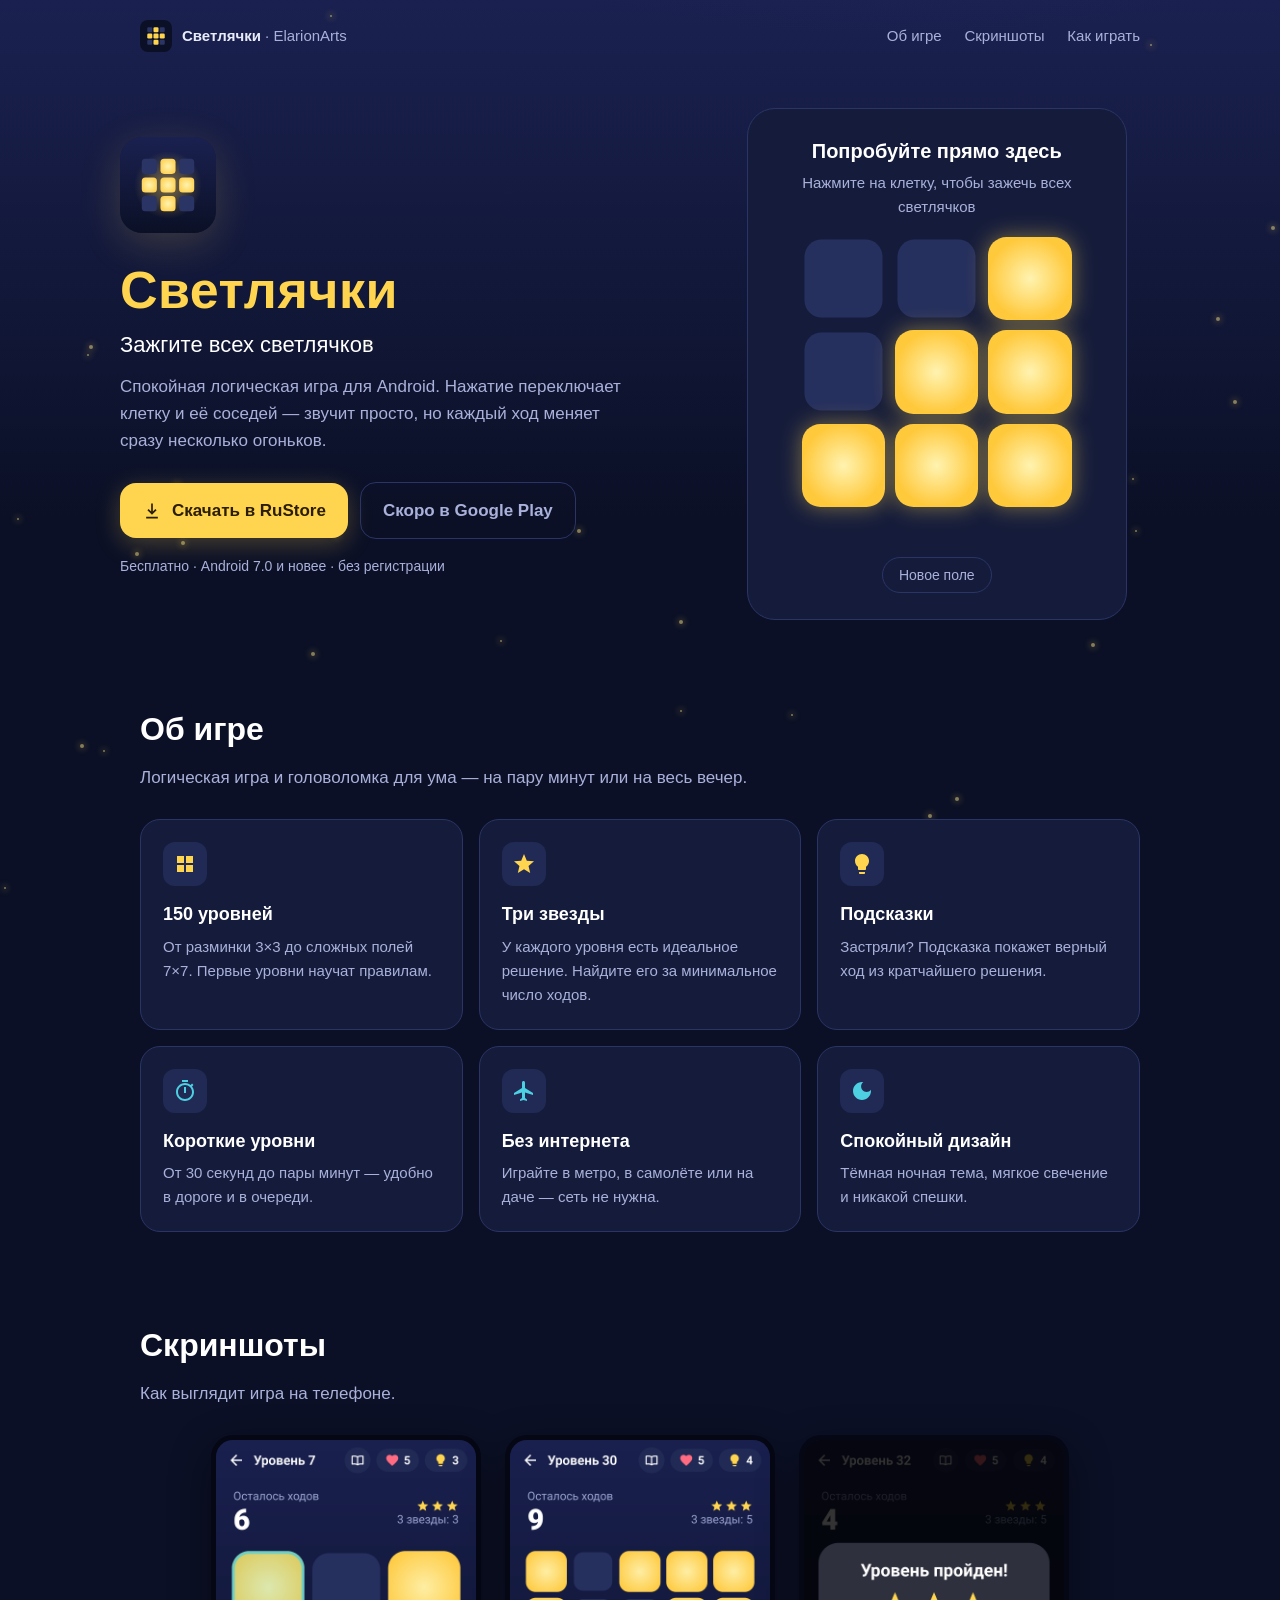
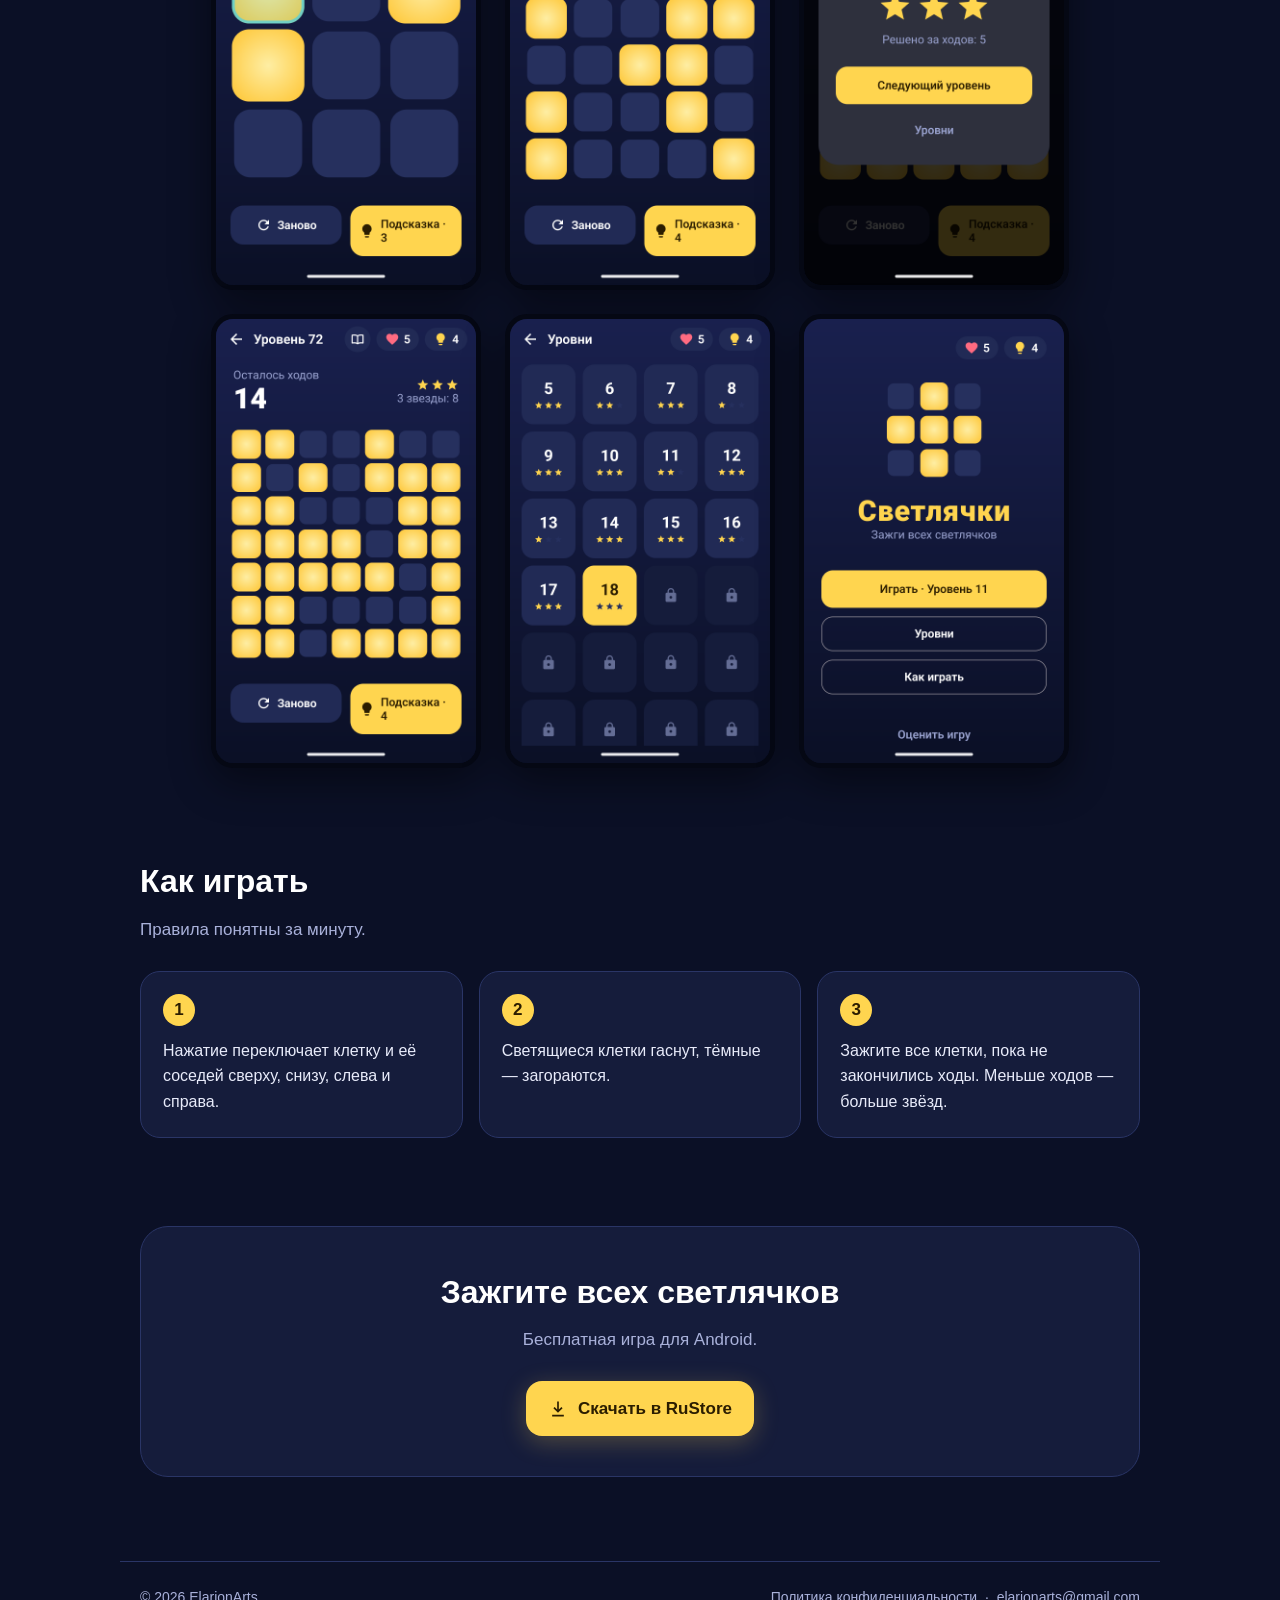
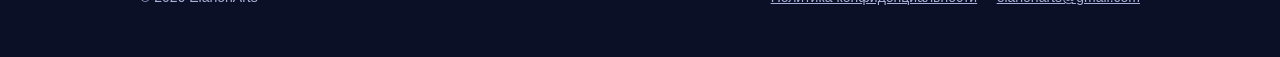
==== index.html @ fce2fdf3 "Add game landing page with demo and screenshots - Landing page (index.html): description, features, " ====
<!DOCTYPE html>
<html lang="ru">
<head>
<meta charset="utf-8">
<meta name="viewport" content="width=device-width, initial-scale=1">
<title>Светлячки: головоломка — логическая игра для Android</title>
<meta name="description" content="Светлячки — спокойная логическая игра для Android: зажгите всех светлячков. 150 уровней от 3×3 до 7×7, подсказки, игра без интернета. Скачайте в RuStore.">
<meta property="og:title" content="Светлячки: головоломка">
<meta property="og:description" content="Логическая игра: зажги всех светлячков! 150 уровней, подсказки и спокойная атмосфера.">
<meta property="og:type" content="website">
<meta property="og:image" content="https://elarionarts.github.io/svetlyachki/icon-512.png">
<meta name="theme-color" content="#0b1026">
<link rel="icon" href="data:image/svg+xml,%3Csvg xmlns='http://www.w3.org/2000/svg' viewBox='0 0 108 108'%3E%3Crect width='108' height='108' rx='24' fill='%230b1026'/%3E%3Cg fill='%232a3566'%3E%3Crect x='24.5' y='24.5' width='17' height='17' rx='4'/%3E%3Crect x='66.5' y='24.5' width='17' height='17' rx='4'/%3E%3Crect x='24.5' y='66.5' width='17' height='17' rx='4'/%3E%3Crect x='66.5' y='66.5' width='17' height='17' rx='4'/%3E%3C/g%3E%3Cg fill='%23ffd54f'%3E%3Crect x='45.5' y='24.5' width='17' height='17' rx='4'/%3E%3Crect x='24.5' y='45.5' width='17' height='17' rx='4'/%3E%3Crect x='45.5' y='45.5' width='17' height='17' rx='4'/%3E%3Crect x='66.5' y='45.5' width='17' height='17' rx='4'/%3E%3Crect x='45.5' y='66.5' width='17' height='17' rx='4'/%3E%3C/g%3E%3C/svg%3E">
<style>
  :root {
    --night: #0b1026;
    --night-top: #1a2150;
    --card: #151c3b;
    --card-high: #212a55;
    --line: #2a3566;
    --cell-off: #26305e;
    --cell-on: #ffc93c;
    --glow: #fff3b0;
    --text: #e8ebfa;
    --dim: #a9b1da;
    --accent: #ffd54f;
    --teal: #4dd0e1;
  }
  * { box-sizing: border-box; }
  html { -webkit-text-size-adjust: 100%; scroll-behavior: smooth; }
  body {
    margin: 0;
    color: var(--text);
    background: radial-gradient(1200px 600px at 70% -10%, #26306b 0%, transparent 60%),
                linear-gradient(180deg, var(--night-top), var(--night) 520px) , var(--night);
    background-color: var(--night);
    font: 17px/1.6 -apple-system, "Segoe UI", Roboto, "Helvetica Neue", Arial, sans-serif;
  }
  a { color: var(--teal); }
  a:hover { color: var(--accent); }
  .wrap { max-width: 1040px; margin: 0 auto; padding: 0 20px; }

  /* звёздочки-огоньки на фоне */
  .sky { position: fixed; inset: 0; pointer-events: none; z-index: 0; overflow: hidden; }
  .sky i {
    position: absolute; width: 3px; height: 3px; border-radius: 50%;
    background: #ffe98a; opacity: .5; box-shadow: 0 0 6px 2px rgba(255, 213, 79, .35);
    animation: blink 4s ease-in-out infinite;
  }
  @keyframes blink { 0%,100% { opacity: .15; } 50% { opacity: .8; } }
  @media (prefers-reduced-motion: reduce) { .sky i { animation: none; } html { scroll-behavior: auto; } }
  main, header, footer { position: relative; z-index: 1; }

  /* шапка */
  header .wrap { display: flex; align-items: center; justify-content: space-between; padding-top: 20px; }
  .brand { display: flex; align-items: center; gap: 10px; color: var(--dim); text-decoration: none; font-size: 15px; }
  .brand svg { width: 32px; height: 32px; border-radius: 8px; }
  .brand b { color: var(--text); font-weight: 600; }
  header nav a { color: var(--dim); text-decoration: none; font-size: 15px; margin-left: 18px; }
  header nav a:hover { color: var(--accent); }

  /* первый экран */
  .hero { display: grid; grid-template-columns: 1.1fr .9fr; gap: 48px; align-items: center; padding: 56px 0 40px; }
  .hero-icon { width: 96px; height: 96px; border-radius: 22px; box-shadow: 0 10px 40px rgba(255, 213, 79, .18); }
  h1 { font-size: 52px; line-height: 1.05; margin: 22px 0 10px; color: var(--accent); letter-spacing: .5px; }
  .tagline { font-size: 22px; color: #fff; margin: 0 0 10px; }
  .lead { color: var(--dim); margin: 0 0 28px; max-width: 520px; }
  .buttons { display: flex; flex-wrap: wrap; gap: 12px; align-items: center; }
  .btn {
    display: inline-flex; align-items: center; gap: 10px;
    padding: 14px 22px; border-radius: 16px; text-decoration: none;
    font-weight: 700; font-size: 17px; transition: transform .15s, box-shadow .15s;
  }
  .btn-main { background: var(--accent); color: #2b1d00; box-shadow: 0 6px 24px rgba(255, 213, 79, .25); }
  .btn-main:hover { color: #2b1d00; transform: translateY(-1px); box-shadow: 0 10px 30px rgba(255, 213, 79, .35); }
  .btn-ghost { border: 1px solid var(--line); color: var(--dim); font-weight: 600; cursor: default; }
  .btn svg { width: 20px; height: 20px; flex: none; }
  .meta { margin-top: 16px; color: var(--dim); font-size: 14px; }

  /* мини-игра */
  .demo {
    background: var(--card); border: 1px solid var(--line); border-radius: 28px;
    padding: 26px; text-align: center; max-width: 380px; justify-self: center; width: 100%;
  }
  .demo h2 { margin: 0 0 4px; font-size: 20px; color: #fff; }
  .demo p { margin: 0 0 18px; color: var(--dim); font-size: 15px; }
  .board { display: grid; grid-template-columns: repeat(3, 1fr); gap: 10px; aspect-ratio: 1; max-width: 270px; margin: 0 auto; }
  .board button {
    border: 0; border-radius: 22%; background: var(--cell-off); cursor: pointer;
    transition: background .25s, transform .2s, box-shadow .25s; transform: scale(.94);
    -webkit-tap-highlight-color: transparent;
  }
  .board button.on {
    background: radial-gradient(circle at 50% 50%, var(--glow) 0%, var(--cell-on) 70%);
    transform: scale(1); box-shadow: 0 0 22px rgba(255, 213, 79, .45);
  }
  .board button:focus-visible { outline: 3px solid var(--teal); outline-offset: 3px; }
  .board button.flash { box-shadow: inset 0 0 0 3px rgba(255, 255, 255, .85); }
  .status { min-height: 26px; margin-top: 16px; font-weight: 600; color: #fff; }
  .status.win { color: var(--accent); }
  .reset {
    margin-top: 8px; background: none; border: 1px solid var(--line); color: var(--dim);
    border-radius: 999px; padding: 6px 16px; font: inherit; font-size: 14px; cursor: pointer;
  }
  .reset:hover { color: var(--accent); border-color: var(--accent); }

  /* секции */
  section { padding: 44px 0; }
  h2.title { font-size: 32px; margin: 0 0 8px; color: #fff; }
  .sub { color: var(--dim); margin: 0 0 28px; }

  .features { display: grid; grid-template-columns: repeat(3, 1fr); gap: 16px; }
  .feature { background: var(--card); border: 1px solid var(--line); border-radius: 20px; padding: 22px; }
  .feature .ic {
    width: 44px; height: 44px; border-radius: 12px; background: var(--card-high);
    display: flex; align-items: center; justify-content: center; margin-bottom: 14px;
  }
  .feature .ic svg { width: 24px; height: 24px; }
  .feature h3 { margin: 0 0 6px; font-size: 18px; color: #fff; }
  .feature p { margin: 0; color: var(--dim); font-size: 15px; }

  /* скриншоты */
  /* Сетка: 3 в ряд на компьютере, 2 на планшете и телефоне, 1 на очень узких экранах */
  .shots {
    display: grid; grid-template-columns: repeat(3, minmax(0, 270px));
    gap: 24px; justify-content: center;
  }
  .shots figure { margin: 0; }
  .shots button {
    display: block; width: 100%; padding: 0; border: 0; background: none; cursor: zoom-in;
    border-radius: 22px; -webkit-tap-highlight-color: transparent;
  }
  .shots button:focus-visible { outline: 3px solid var(--teal); outline-offset: 4px; }
  .shots img {
    display: block; width: 100%; height: auto; border-radius: 22px;
    border: 5px solid #050814; box-shadow: 0 14px 40px rgba(0, 0, 0, .45); background: var(--card);
    transition: transform .2s;
  }
  .shots button:hover img { transform: translateY(-3px); }

  /* Просмотр скриншота во весь экран */
  .viewer {
    position: fixed; inset: 0; z-index: 10; background: rgba(5, 8, 20, .92);
    display: flex; align-items: center; justify-content: center; padding: 24px;
  }
  .viewer[hidden] { display: none; }
  .viewer img { max-width: 100%; max-height: 100%; border-radius: 18px; box-shadow: 0 20px 60px rgba(0, 0, 0, .6); }
  .viewer button {
    position: absolute; width: 48px; height: 48px; border-radius: 50%; border: 0;
    background: rgba(255, 255, 255, .12); color: #fff; font-size: 26px; cursor: pointer;
  }
  .viewer button:hover { background: rgba(255, 255, 255, .22); }
  .viewer .close { top: 16px; right: 16px; }
  .viewer .prev { left: 16px; top: 50%; transform: translateY(-50%); }
  .viewer .next { right: 16px; top: 50%; transform: translateY(-50%); }
  .shots-empty { color: var(--dim); font-size: 15px; }

  /* как играть */
  .rules { display: grid; grid-template-columns: repeat(3, 1fr); gap: 16px; counter-reset: step; }
  .rule { background: var(--card); border: 1px solid var(--line); border-radius: 20px; padding: 22px; }
  .rule::before {
    counter-increment: step; content: counter(step);
    display: inline-flex; width: 32px; height: 32px; border-radius: 50%;
    align-items: center; justify-content: center; font-weight: 700;
    background: var(--accent); color: #2b1d00; margin-bottom: 12px;
  }
  .rule p { margin: 0; color: var(--text); font-size: 16px; }

  /* призыв */
  .cta {
    text-align: center; background: var(--card); border: 1px solid var(--line);
    border-radius: 28px; padding: 40px 24px;
  }
  .cta .buttons { justify-content: center; }

  footer { padding: 40px 0 48px; color: var(--dim); font-size: 14px; }
  footer .wrap { display: flex; flex-wrap: wrap; gap: 10px 24px; justify-content: space-between; border-top: 1px solid var(--line); padding-top: 24px; }
  footer a { color: var(--dim); }

  @media (max-width: 860px) {
    .hero { grid-template-columns: 1fr; gap: 36px; padding-top: 36px; text-align: center; }
    .hero-icon { margin: 0 auto; }
    .lead { margin-left: auto; margin-right: auto; }
    .buttons { justify-content: center; }
    .features, .rules { grid-template-columns: 1fr; }
    h1 { font-size: 42px; }
    header nav { display: none; }
    .shots { grid-template-columns: repeat(2, minmax(0, 260px)); gap: 16px; }
  }
  @media (max-width: 340px) {
    .shots { grid-template-columns: minmax(0, 280px); }
  }
</style>
</head>
<body>

<div class="sky" aria-hidden="true" id="sky"></div>

<!--
  ===== НАСТРОЙКИ =====
  Ссылка на игру в RuStore — меняется в двух местах ниже (поиск по "rustore.ru/catalog").
  Скриншоты: положите файлы shot-1.png … shot-6.png в эту же папку репозитория.
  Каких файлов нет — те просто не показываются.
  Иконка для превью в соцсетях: icon-512.png в эту же папку (необязательно).
-->

<header>
  <div class="wrap">
    <a class="brand" href="#top">
      <svg viewBox="0 0 108 108" aria-hidden="true">
        <rect width="108" height="108" fill="#0b1026"/>
        <g fill="#2a3566">
          <rect x="24.5" y="24.5" width="17" height="17" rx="4"/><rect x="66.5" y="24.5" width="17" height="17" rx="4"/>
          <rect x="24.5" y="66.5" width="17" height="17" rx="4"/><rect x="66.5" y="66.5" width="17" height="17" rx="4"/>
        </g>
        <g fill="#ffd54f">
          <rect x="45.5" y="24.5" width="17" height="17" rx="4"/><rect x="24.5" y="45.5" width="17" height="17" rx="4"/>
          <rect x="45.5" y="45.5" width="17" height="17" rx="4"/><rect x="66.5" y="45.5" width="17" height="17" rx="4"/>
          <rect x="45.5" y="66.5" width="17" height="17" rx="4"/>
        </g>
      </svg>
      <span><b>Светлячки</b> · ElarionArts</span>
    </a>
    <nav>
      <a href="#features">Об игре</a>
      <a href="#screens">Скриншоты</a>
      <a href="#rules">Как играть</a>
    </nav>
  </div>
</header>

<main id="top">

  <div class="wrap hero">
    <div>
      <svg class="hero-icon" viewBox="0 0 108 108" role="img" aria-label="Иконка игры Светлячки">
        <defs>
          <linearGradient id="bg" x1="0" y1="0" x2="0" y2="1"><stop offset="0" stop-color="#1a2150"/><stop offset="1" stop-color="#0b1026"/></linearGradient>
          <radialGradient id="g" cx="54" cy="54" r="38" gradientUnits="userSpaceOnUse"><stop offset="0" stop-color="#ffd54f" stop-opacity=".45"/><stop offset="1" stop-color="#ffd54f" stop-opacity="0"/></radialGradient>
          <radialGradient id="c" cx=".5" cy=".5" r=".7"><stop offset="0" stop-color="#fff3b0"/><stop offset="1" stop-color="#ffc93c"/></radialGradient>
        </defs>
        <rect width="108" height="108" fill="url(#bg)"/>
        <circle cx="54" cy="54" r="38" fill="url(#g)"/>
        <g fill="#2a3566">
          <rect x="24.5" y="24.5" width="17" height="17" rx="4"/><rect x="66.5" y="24.5" width="17" height="17" rx="4"/>
          <rect x="24.5" y="66.5" width="17" height="17" rx="4"/><rect x="66.5" y="66.5" width="17" height="17" rx="4"/>
        </g>
        <g fill="url(#c)">
          <rect x="45.5" y="24.5" width="17" height="17" rx="4"/><rect x="24.5" y="45.5" width="17" height="17" rx="4"/>
          <rect x="45.5" y="45.5" width="17" height="17" rx="4"/><rect x="66.5" y="45.5" width="17" height="17" rx="4"/>
          <rect x="45.5" y="66.5" width="17" height="17" rx="4"/>
        </g>
      </svg>
      <h1>Светлячки</h1>
      <p class="tagline">Зажгите всех светлячков</p>
      <p class="lead">Спокойная логическая игра для Android. Нажатие переключает клетку и её соседей — звучит просто, но каждый ход меняет сразу несколько огоньков.</p>
      <div class="buttons">
        <a class="btn btn-main" href="https://www.rustore.ru/catalog/app/ru.elarionarts.svetlyachki" target="_blank" rel="noopener">
          <svg viewBox="0 0 24 24" aria-hidden="true"><path fill="currentColor" d="M12,16.5 6.5,11 7.9,9.6 11,12.7V3h2v9.7l3.1,-3.1 1.4,1.4zM5,19h14v2H5z"/></svg>
          Скачать в RuStore
        </a>
        <span class="btn btn-ghost">Скоро в Google Play</span>
      </div>
      <p class="meta">Бесплатно · Android 7.0 и новее · без регистрации</p>
    </div>

    <div class="demo" aria-labelledby="demo-title">
      <h2 id="demo-title">Попробуйте прямо здесь</h2>
      <p>Нажмите на клетку, чтобы зажечь всех светлячков</p>
      <div class="board" id="board" role="group" aria-label="Поле 3 на 3"></div>
      <div class="status" id="status" aria-live="polite"></div>
      <button class="reset" id="reset" type="button">Новое поле</button>
    </div>
  </div>

  <section id="features">
    <div class="wrap">
      <h2 class="title">Об игре</h2>
      <p class="sub">Логическая игра и головоломка для ума — на пару минут или на весь вечер.</p>
      <div class="features">
        <div class="feature">
          <div class="ic"><svg viewBox="0 0 24 24" aria-hidden="true"><path fill="#ffd54f" d="M4,4h7v7H4zM13,4h7v7h-7zM4,13h7v7H4zM13,13h7v7h-7z"/></svg></div>
          <h3>150 уровней</h3>
          <p>От разминки 3×3 до сложных полей 7×7. Первые уровни научат правилам.</p>
        </div>
        <div class="feature">
          <div class="ic"><svg viewBox="0 0 24 24" aria-hidden="true"><path fill="#ffd54f" d="M12,17.27L18.18,21l-1.64,-7.03L22,9.24l-7.19,-0.61L12,2 9.19,8.63 2,9.24l5.46,4.73L5.82,21z"/></svg></div>
          <h3>Три звезды</h3>
          <p>У каждого уровня есть идеальное решение. Найдите его за минимальное число ходов.</p>
        </div>
        <div class="feature">
          <div class="ic"><svg viewBox="0 0 24 24" aria-hidden="true"><path fill="#ffd54f" d="M9,21c0,0.55 0.45,1 1,1h4c0.55,0 1,-0.45 1,-1v-1H9v1zM12,2C8.14,2 5,5.14 5,9c0,2.38 1.19,4.47 3,5.74V17c0,0.55 0.45,1 1,1h6c0.55,0 1,-0.45 1,-1v-2.26c1.81,-1.27 3,-3.36 3,-5.74 0,-3.86 -3.14,-7 -7,-7z"/></svg></div>
          <h3>Подсказки</h3>
          <p>Застряли? Подсказка покажет верный ход из кратчайшего решения.</p>
        </div>
        <div class="feature">
          <div class="ic"><svg viewBox="0 0 24 24" aria-hidden="true"><path fill="#4dd0e1" d="M15,1H9v2h6V1zM11,14h2V8h-2v6zM19.03,7.39l1.42,-1.42c-0.43,-0.51 -0.9,-0.99 -1.41,-1.41l-1.42,1.42C16.07,4.74 14.12,4 12,4c-4.97,0 -9,4.03 -9,9s4.02,9 9,9 9,-4.03 9,-9c0,-2.12 -0.74,-4.07 -1.97,-5.61zM12,20c-3.87,0 -7,-3.13 -7,-7s3.13,-7 7,-7 7,3.13 7,7 -3.13,7 -7,7z"/></svg></div>
          <h3>Короткие уровни</h3>
          <p>От 30 секунд до пары минут — удобно в дороге и в очереди.</p>
        </div>
        <div class="feature">
          <div class="ic"><svg viewBox="0 0 24 24" aria-hidden="true"><path fill="#4dd0e1" d="M21,16v-2l-8,-5V3.5c0,-0.83 -0.67,-1.5 -1.5,-1.5S10,2.67 10,3.5V9l-8,5v2l8,-2.5V19l-2,1.5V22l3.5,-1 3.5,1v-1.5L13,19v-5.5l8,2.5z"/></svg></div>
          <h3>Без интернета</h3>
          <p>Играйте в метро, в самолёте или на даче — сеть не нужна.</p>
        </div>
        <div class="feature">
          <div class="ic"><svg viewBox="0 0 24 24" aria-hidden="true"><path fill="#4dd0e1" d="M12,3c-4.97,0 -9,4.03 -9,9s4.03,9 9,9 9,-4.03 9,-9c0,-0.46 -0.04,-0.92 -0.1,-1.36 -0.98,1.37 -2.58,2.26 -4.4,2.26 -2.98,0 -5.4,-2.42 -5.4,-5.4 0,-1.81 0.89,-3.42 2.26,-4.4C12.92,3.04 12.46,3 12,3z"/></svg></div>
          <h3>Спокойный дизайн</h3>
          <p>Тёмная ночная тема, мягкое свечение и никакой спешки.</p>
        </div>
      </div>
    </div>
  </section>

  <section id="screens">
    <div class="wrap">
      <h2 class="title">Скриншоты</h2>
      <p class="sub">Как выглядит игра на телефоне.</p>
      <div class="shots" id="shots">
        <figure><button type="button" aria-label="Открыть скриншот: Игровое поле 5 на 5"><img src="shot-1.png" alt="Игровое поле 5 на 5" loading="lazy"></button></figure>
        <figure><button type="button" aria-label="Открыть скриншот: Уровень пройден на три звезды"><img src="shot-2.png" alt="Уровень пройден на три звезды" loading="lazy"></button></figure>
        <figure><button type="button" aria-label="Открыть скриншот: Подсказка на поле"><img src="shot-3.png" alt="Подсказка на поле" loading="lazy"></button></figure>
        <figure><button type="button" aria-label="Открыть скриншот: Сложное поле 7 на 7"><img src="shot-4.png" alt="Сложное поле 7 на 7" loading="lazy"></button></figure>
        <figure><button type="button" aria-label="Открыть скриншот: Список уровней со звёздами"><img src="shot-5.png" alt="Список уровней со звёздами" loading="lazy"></button></figure>
        <figure><button type="button" aria-label="Открыть скриншот: Главное меню"><img src="shot-6.png" alt="Главное меню" loading="lazy"></button></figure>
      </div>
      <p class="shots-empty" id="shots-empty" hidden>Скриншоты скоро появятся.</p>
    </div>
  </section>

  <section id="rules">
    <div class="wrap">
      <h2 class="title">Как играть</h2>
      <p class="sub">Правила понятны за минуту.</p>
      <div class="rules">
        <div class="rule"><p>Нажатие переключает клетку и её соседей сверху, снизу, слева и справа.</p></div>
        <div class="rule"><p>Светящиеся клетки гаснут, тёмные — загораются.</p></div>
        <div class="rule"><p>Зажгите все клетки, пока не закончились ходы. Меньше ходов — больше звёзд.</p></div>
      </div>
    </div>
  </section>

  <section>
    <div class="wrap">
      <div class="cta">
        <h2 class="title">Зажгите всех светлячков</h2>
        <p class="sub">Бесплатная игра для Android.</p>
        <div class="buttons">
          <a class="btn btn-main" href="https://www.rustore.ru/catalog/app/ru.elarionarts.svetlyachki" target="_blank" rel="noopener">
            <svg viewBox="0 0 24 24" aria-hidden="true"><path fill="currentColor" d="M12,16.5 6.5,11 7.9,9.6 11,12.7V3h2v9.7l3.1,-3.1 1.4,1.4zM5,19h14v2H5z"/></svg>
            Скачать в RuStore
          </a>
        </div>
      </div>
    </div>
  </section>

</main>

<div class="viewer" id="viewer" hidden role="dialog" aria-modal="true" aria-label="Скриншот">
  <img id="viewer-img" alt="">
  <button class="prev" id="viewer-prev" type="button" aria-label="Предыдущий">‹</button>
  <button class="next" id="viewer-next" type="button" aria-label="Следующий">›</button>
  <button class="close" id="viewer-close" type="button" aria-label="Закрыть">×</button>
</div>

<footer>
  <div class="wrap">
    <span>© 2026 ElarionArts</span>
    <span>
      <a href="privacy-policy.html">Политика конфиденциальности</a>
      &nbsp;·&nbsp;
      <a href="mailto:elarionarts@gmail.com">elarionarts@gmail.com</a>
    </span>
  </div>
</footer>

<script>
  // Огоньки на фоне
  (function () {
    var sky = document.getElementById('sky');
    for (var i = 0; i < 40; i++) {
      var s = document.createElement('i');
      s.style.left = (Math.random() * 100) + '%';
      s.style.top = (Math.random() * 100) + '%';
      s.style.animationDelay = (Math.random() * 4) + 's';
      var size = Math.random() < 0.3 ? 4 : 2;
      s.style.width = s.style.height = size + 'px';
      sky.appendChild(s);
    }
  })();

  // Скриншоты: прячем те, которых нет
  (function () {
    var box = document.getElementById('shots');
    var figs = box.querySelectorAll('figure');
    var left = figs.length;
    figs.forEach(function (f) {
      var img = f.querySelector('img');
      function gone() {
        f.remove();
        if (--left === 0) { box.hidden = true; document.getElementById('shots-empty').hidden = false; }
      }
      img.addEventListener('error', gone);
      if (img.complete && img.naturalWidth === 0 && img.currentSrc) gone();
    });
  })();

  // Просмотр скриншотов во весь экран
  (function () {
    var viewer = document.getElementById('viewer');
    var big = document.getElementById('viewer-img');
    var index = 0;
    function list() { return Array.prototype.slice.call(document.querySelectorAll('#shots img')); }
    function show(i) {
      var imgs = list();
      if (!imgs.length) return;
      index = (i + imgs.length) % imgs.length;
      big.src = imgs[index].src;
      big.alt = imgs[index].alt;
      viewer.hidden = false;
      document.body.style.overflow = 'hidden';
    }
    function close() { viewer.hidden = true; document.body.style.overflow = ''; }
    document.getElementById('shots').addEventListener('click', function (e) {
      var btn = e.target.closest('button');
      if (btn) show(list().indexOf(btn.querySelector('img')));
    });
    document.getElementById('viewer-close').addEventListener('click', close);
    document.getElementById('viewer-prev').addEventListener('click', function (e) { e.stopPropagation(); show(index - 1); });
    document.getElementById('viewer-next').addEventListener('click', function (e) { e.stopPropagation(); show(index + 1); });
    viewer.addEventListener('click', function (e) { if (e.target === viewer || e.target === big) close(); });
    document.addEventListener('keydown', function (e) {
      if (viewer.hidden) return;
      if (e.key === 'Escape') close();
      if (e.key === 'ArrowLeft') show(index - 1);
      if (e.key === 'ArrowRight') show(index + 1);
    });
    // Свайп влево-вправо на телефоне
    var x0 = null;
    viewer.addEventListener('touchstart', function (e) { x0 = e.touches[0].clientX; }, { passive: true });
    viewer.addEventListener('touchend', function (e) {
      if (x0 === null) return;
      var dx = e.changedTouches[0].clientX - x0;
      if (Math.abs(dx) > 50) show(index + (dx < 0 ? 1 : -1));
      x0 = null;
    });
  })();

  // Мини-игра 3×3
  (function () {
    var boardEl = document.getElementById('board');
    var statusEl = document.getElementById('status');
    var N = 3, cells = [], lit = [];
    // Стартовые поля: каждое решается в 1–2 нажатия
    var puzzles = [[4], [0], [1], [0, 8], [3, 4], [2, 6], [1, 7]];
    var last = -1;

    function neighbours(i) {
      var r = Math.floor(i / N), c = i % N, list = [i];
      if (r > 0) list.push(i - N);
      if (r < N - 1) list.push(i + N);
      if (c > 0) list.push(i - 1);
      if (c < N - 1) list.push(i + 1);
      return list;
    }
    function toggle(i) { neighbours(i).forEach(function (k) { lit[k] = !lit[k]; }); }
    function render() {
      cells.forEach(function (b, k) {
        b.classList.toggle('on', lit[k]);
        b.setAttribute('aria-label', 'Клетка ' + (k + 1) + (lit[k] ? ', светится' : ', не светится'));
      });
    }
    function newGame() {
      var p;
      do { p = Math.floor(Math.random() * puzzles.length); } while (p === last && puzzles.length > 1);
      last = p;
      lit = new Array(N * N).fill(true);
      puzzles[p].forEach(toggle);
      statusEl.textContent = '';
      statusEl.classList.remove('win');
      render();
    }
    for (var i = 0; i < N * N; i++) {
      (function (k) {
        var b = document.createElement('button');
        b.type = 'button';
        b.addEventListener('click', function () {
          if (lit.every(Boolean)) return;
          toggle(k);
          neighbours(k).forEach(function (n) {
            cells[n].classList.add('flash');
            setTimeout(function () { cells[n].classList.remove('flash'); }, 350);
          });
          render();
          if (lit.every(Boolean)) {
            statusEl.textContent = 'Все светлячки светятся! В игре таких уровней 150.';
            statusEl.classList.add('win');
          }
        });
        cells.push(b);
        boardEl.appendChild(b);
      })(i);
    }
    document.getElementById('reset').addEventListener('click', newGame);
    newGame();
  })();
</script>
</body>
</html>
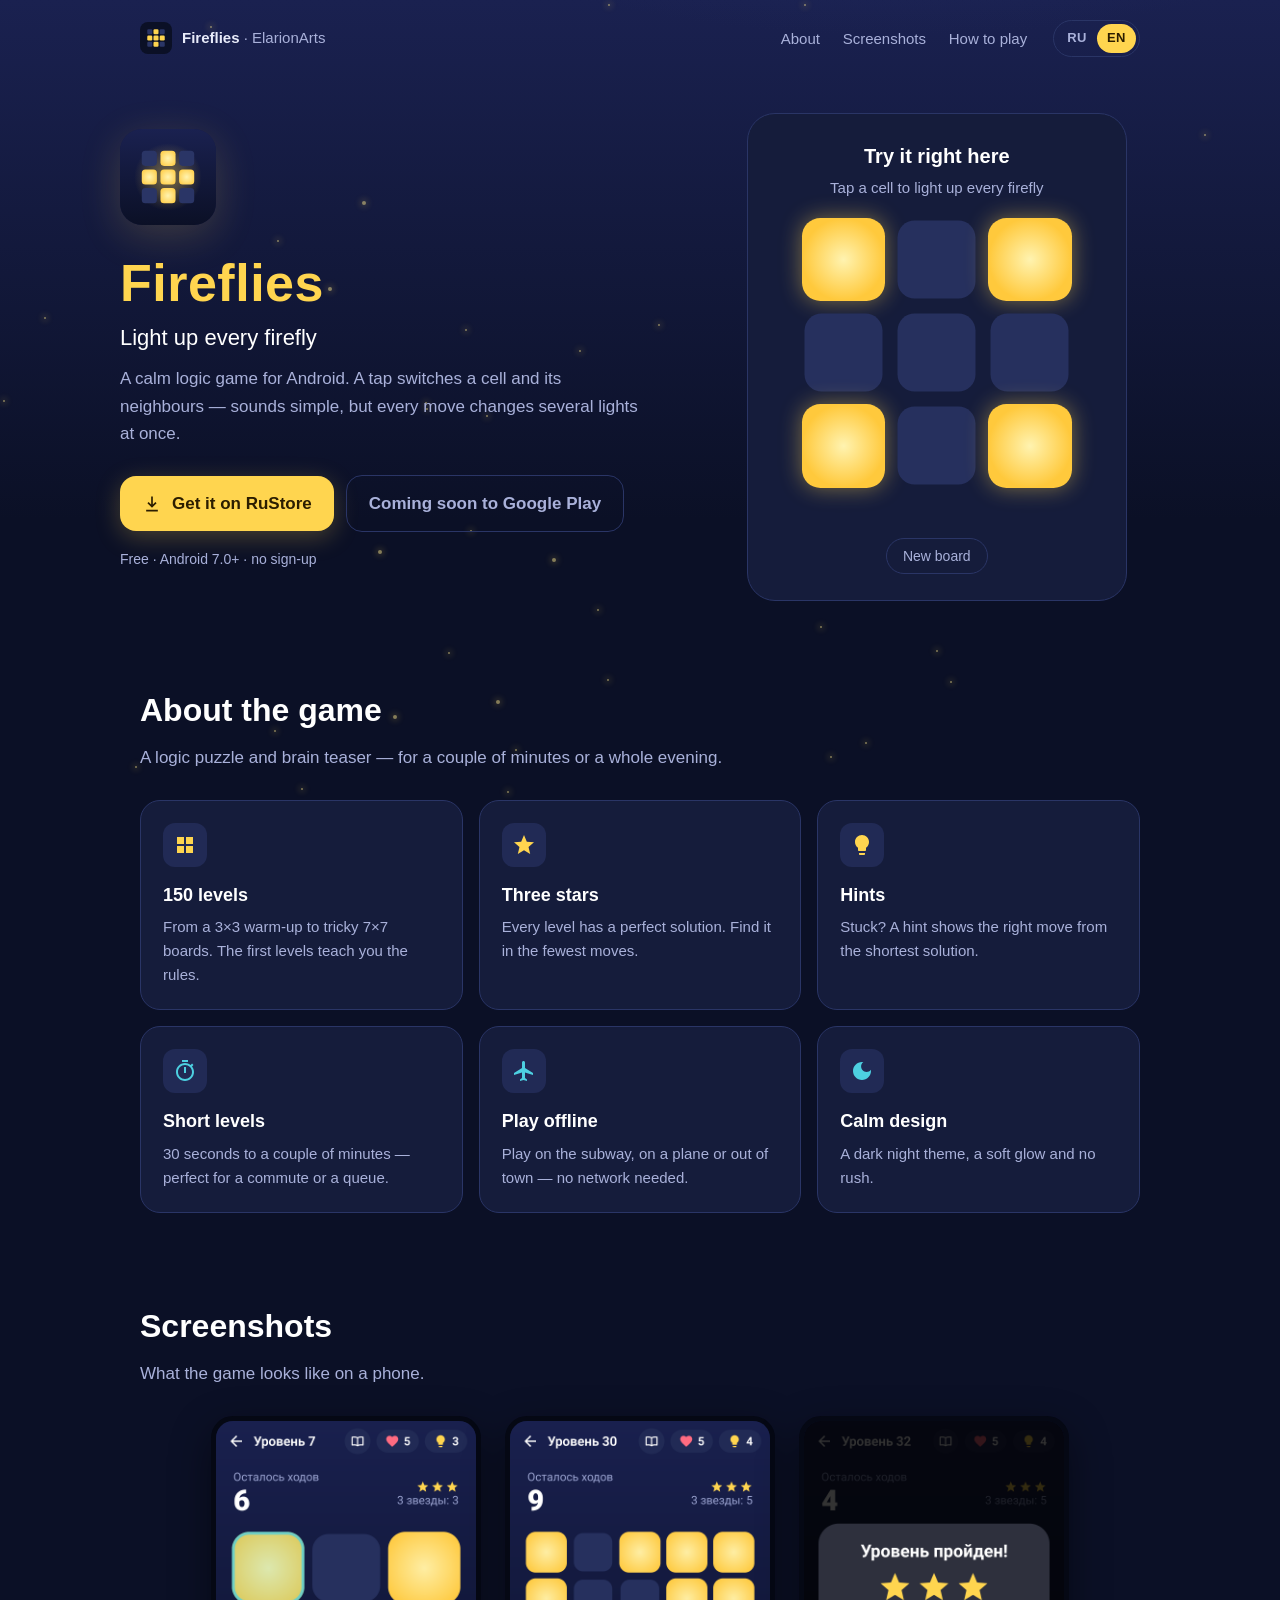
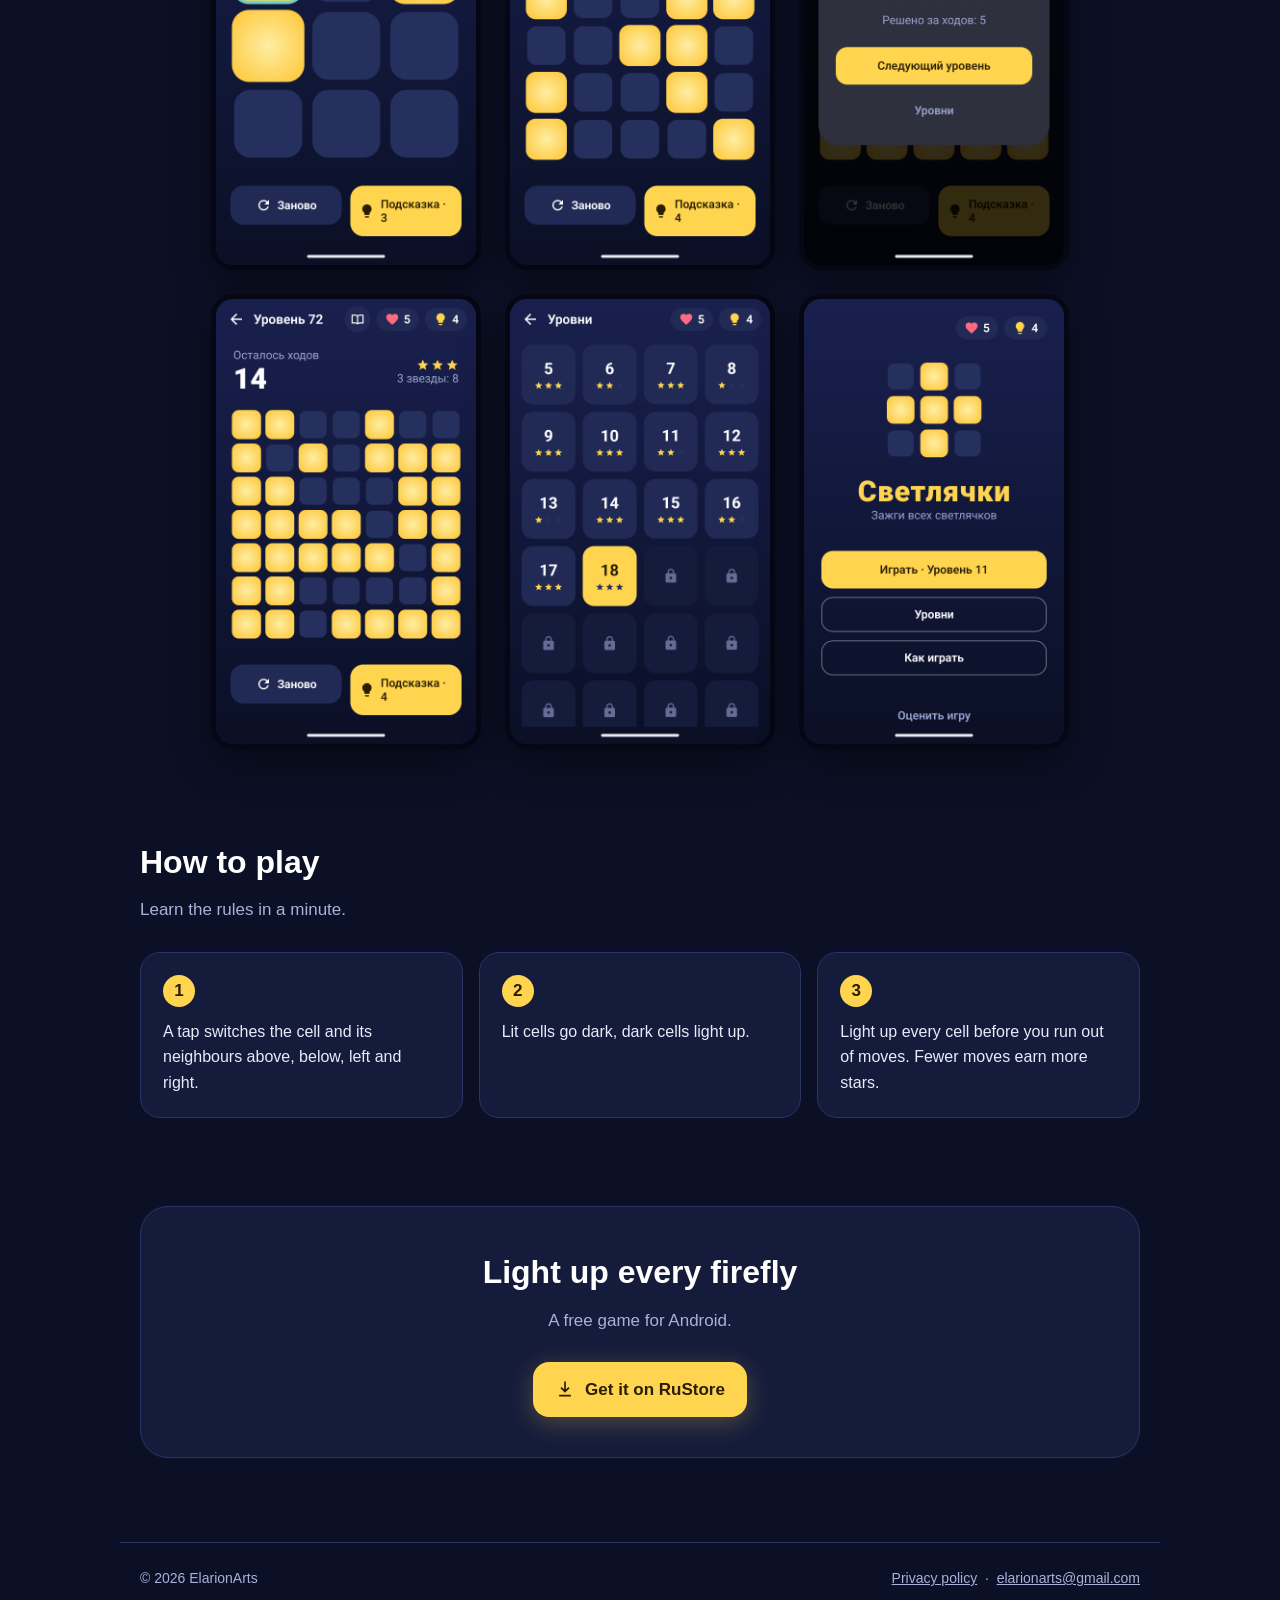
==== commit 8248538a: "Add RU/EN language switcher to the landing page - Language switcher in the header (RU / EN) - Langu" ====
--- a/index.html
+++ b/index.html
@@ -58,6 +58,14 @@
   .brand b { color: var(--text); font-weight: 600; }
   header nav a { color: var(--dim); text-decoration: none; font-size: 15px; margin-left: 18px; }
   header nav a:hover { color: var(--accent); }
+  .right { display: flex; align-items: center; gap: 8px; }
+  .lang { display: inline-flex; border: 1px solid var(--line); border-radius: 999px; padding: 3px; margin-left: 18px; }
+  .lang button {
+    border: 0; background: none; color: var(--dim); font: inherit; font-size: 13px; font-weight: 700;
+    padding: 4px 10px; border-radius: 999px; cursor: pointer; letter-spacing: .5px;
+  }
+  .lang button[aria-pressed="true"] { background: var(--accent); color: #2b1d00; }
+  .lang button:focus-visible { outline: 2px solid var(--teal); outline-offset: 2px; }
 
   /* первый экран */
   .hero { display: grid; grid-template-columns: 1.1fr .9fr; gap: 48px; align-items: center; padding: 56px 0 40px; }
@@ -185,6 +193,7 @@
     .features, .rules { grid-template-columns: 1fr; }
     h1 { font-size: 42px; }
     header nav { display: none; }
+    .lang { margin-left: 0; }
     .shots { grid-template-columns: repeat(2, minmax(0, 260px)); gap: 16px; }
   }
   @media (max-width: 340px) {
@@ -219,13 +228,19 @@
           <rect x="45.5" y="66.5" width="17" height="17" rx="4"/>
         </g>
       </svg>
-      <span><b>Светлячки</b> · ElarionArts</span>
+      <span><b data-i18n="name">Светлячки</b> · ElarionArts</span>
     </a>
-    <nav>
-      <a href="#features">Об игре</a>
-      <a href="#screens">Скриншоты</a>
-      <a href="#rules">Как играть</a>
-    </nav>
+    <div class="right">
+      <nav>
+        <a href="#features" data-i18n="navAbout">Об игре</a>
+        <a href="#screens" data-i18n="navShots">Скриншоты</a>
+        <a href="#rules" data-i18n="navRules">Как играть</a>
+      </nav>
+      <div class="lang" role="group" aria-label="Язык / Language">
+        <button type="button" data-lang="ru" aria-pressed="true">RU</button>
+        <button type="button" data-lang="en" aria-pressed="false">EN</button>
+      </div>
+    </div>
   </div>
 </header>
 
@@ -233,7 +248,7 @@
 
   <div class="wrap hero">
     <div>
-      <svg class="hero-icon" viewBox="0 0 108 108" role="img" aria-label="Иконка игры Светлячки">
+      <svg class="hero-icon" viewBox="0 0 108 108" role="img" aria-label="Иконка игры Светлячки" data-i18n-aria="iconAlt">
         <defs>
           <linearGradient id="bg" x1="0" y1="0" x2="0" y2="1"><stop offset="0" stop-color="#1a2150"/><stop offset="1" stop-color="#0b1026"/></linearGradient>
           <radialGradient id="g" cx="54" cy="54" r="38" gradientUnits="userSpaceOnUse"><stop offset="0" stop-color="#ffd54f" stop-opacity=".45"/><stop offset="1" stop-color="#ffd54f" stop-opacity="0"/></radialGradient>
@@ -251,62 +266,62 @@
           <rect x="45.5" y="66.5" width="17" height="17" rx="4"/>
         </g>
       </svg>
-      <h1>Светлячки</h1>
-      <p class="tagline">Зажгите всех светлячков</p>
-      <p class="lead">Спокойная логическая игра для Android. Нажатие переключает клетку и её соседей — звучит просто, но каждый ход меняет сразу несколько огоньков.</p>
+      <h1 data-i18n="name">Светлячки</h1>
+      <p class="tagline" data-i18n="tagline">Зажгите всех светлячков</p>
+      <p class="lead" data-i18n="lead">Спокойная логическая игра для Android. Нажатие переключает клетку и её соседей — звучит просто, но каждый ход меняет сразу несколько огоньков.</p>
       <div class="buttons">
         <a class="btn btn-main" href="https://www.rustore.ru/catalog/app/ru.elarionarts.svetlyachki" target="_blank" rel="noopener">
           <svg viewBox="0 0 24 24" aria-hidden="true"><path fill="currentColor" d="M12,16.5 6.5,11 7.9,9.6 11,12.7V3h2v9.7l3.1,-3.1 1.4,1.4zM5,19h14v2H5z"/></svg>
-          Скачать в RuStore
+          <span data-i18n="download">Скачать в RuStore</span>
         </a>
-        <span class="btn btn-ghost">Скоро в Google Play</span>
+        <span class="btn btn-ghost" data-i18n="soonGP">Скоро в Google Play</span>
       </div>
-      <p class="meta">Бесплатно · Android 7.0 и новее · без регистрации</p>
+      <p class="meta" data-i18n="meta">Бесплатно · Android 7.0 и новее · без регистрации</p>
     </div>
 
     <div class="demo" aria-labelledby="demo-title">
-      <h2 id="demo-title">Попробуйте прямо здесь</h2>
-      <p>Нажмите на клетку, чтобы зажечь всех светлячков</p>
-      <div class="board" id="board" role="group" aria-label="Поле 3 на 3"></div>
+      <h2 id="demo-title" data-i18n="demoTitle">Попробуйте прямо здесь</h2>
+      <p data-i18n="demoText">Нажмите на клетку, чтобы зажечь всех светлячков</p>
+      <div class="board" id="board" role="group" aria-label="Поле 3 на 3" data-i18n-aria="boardLabel"></div>
       <div class="status" id="status" aria-live="polite"></div>
-      <button class="reset" id="reset" type="button">Новое поле</button>
+      <button class="reset" id="reset" type="button" data-i18n="newBoard">Новое поле</button>
     </div>
   </div>
 
   <section id="features">
     <div class="wrap">
-      <h2 class="title">Об игре</h2>
-      <p class="sub">Логическая игра и головоломка для ума — на пару минут или на весь вечер.</p>
+      <h2 class="title" data-i18n="aboutTitle">Об игре</h2>
+      <p class="sub" data-i18n="aboutSub">Логическая игра и головоломка для ума — на пару минут или на весь вечер.</p>
       <div class="features">
         <div class="feature">
           <div class="ic"><svg viewBox="0 0 24 24" aria-hidden="true"><path fill="#ffd54f" d="M4,4h7v7H4zM13,4h7v7h-7zM4,13h7v7H4zM13,13h7v7h-7z"/></svg></div>
-          <h3>150 уровней</h3>
-          <p>От разминки 3×3 до сложных полей 7×7. Первые уровни научат правилам.</p>
+          <h3 data-i18n="f1t">150 уровней</h3>
+          <p data-i18n="f1d">От разминки 3×3 до сложных полей 7×7. Первые уровни научат правилам.</p>
         </div>
         <div class="feature">
           <div class="ic"><svg viewBox="0 0 24 24" aria-hidden="true"><path fill="#ffd54f" d="M12,17.27L18.18,21l-1.64,-7.03L22,9.24l-7.19,-0.61L12,2 9.19,8.63 2,9.24l5.46,4.73L5.82,21z"/></svg></div>
-          <h3>Три звезды</h3>
-          <p>У каждого уровня есть идеальное решение. Найдите его за минимальное число ходов.</p>
+          <h3 data-i18n="f2t">Три звезды</h3>
+          <p data-i18n="f2d">У каждого уровня есть идеальное решение. Найдите его за минимальное число ходов.</p>
         </div>
         <div class="feature">
           <div class="ic"><svg viewBox="0 0 24 24" aria-hidden="true"><path fill="#ffd54f" d="M9,21c0,0.55 0.45,1 1,1h4c0.55,0 1,-0.45 1,-1v-1H9v1zM12,2C8.14,2 5,5.14 5,9c0,2.38 1.19,4.47 3,5.74V17c0,0.55 0.45,1 1,1h6c0.55,0 1,-0.45 1,-1v-2.26c1.81,-1.27 3,-3.36 3,-5.74 0,-3.86 -3.14,-7 -7,-7z"/></svg></div>
-          <h3>Подсказки</h3>
-          <p>Застряли? Подсказка покажет верный ход из кратчайшего решения.</p>
+          <h3 data-i18n="f3t">Подсказки</h3>
+          <p data-i18n="f3d">Застряли? Подсказка покажет верный ход из кратчайшего решения.</p>
         </div>
         <div class="feature">
           <div class="ic"><svg viewBox="0 0 24 24" aria-hidden="true"><path fill="#4dd0e1" d="M15,1H9v2h6V1zM11,14h2V8h-2v6zM19.03,7.39l1.42,-1.42c-0.43,-0.51 -0.9,-0.99 -1.41,-1.41l-1.42,1.42C16.07,4.74 14.12,4 12,4c-4.97,0 -9,4.03 -9,9s4.02,9 9,9 9,-4.03 9,-9c0,-2.12 -0.74,-4.07 -1.97,-5.61zM12,20c-3.87,0 -7,-3.13 -7,-7s3.13,-7 7,-7 7,3.13 7,7 -3.13,7 -7,7z"/></svg></div>
-          <h3>Короткие уровни</h3>
-          <p>От 30 секунд до пары минут — удобно в дороге и в очереди.</p>
+          <h3 data-i18n="f4t">Короткие уровни</h3>
+          <p data-i18n="f4d">От 30 секунд до пары минут — удобно в дороге и в очереди.</p>
         </div>
         <div class="feature">
           <div class="ic"><svg viewBox="0 0 24 24" aria-hidden="true"><path fill="#4dd0e1" d="M21,16v-2l-8,-5V3.5c0,-0.83 -0.67,-1.5 -1.5,-1.5S10,2.67 10,3.5V9l-8,5v2l8,-2.5V19l-2,1.5V22l3.5,-1 3.5,1v-1.5L13,19v-5.5l8,2.5z"/></svg></div>
-          <h3>Без интернета</h3>
-          <p>Играйте в метро, в самолёте или на даче — сеть не нужна.</p>
+          <h3 data-i18n="f5t">Без интернета</h3>
+          <p data-i18n="f5d">Играйте в метро, в самолёте или на даче — сеть не нужна.</p>
         </div>
         <div class="feature">
           <div class="ic"><svg viewBox="0 0 24 24" aria-hidden="true"><path fill="#4dd0e1" d="M12,3c-4.97,0 -9,4.03 -9,9s4.03,9 9,9 9,-4.03 9,-9c0,-0.46 -0.04,-0.92 -0.1,-1.36 -0.98,1.37 -2.58,2.26 -4.4,2.26 -2.98,0 -5.4,-2.42 -5.4,-5.4 0,-1.81 0.89,-3.42 2.26,-4.4C12.92,3.04 12.46,3 12,3z"/></svg></div>
-          <h3>Спокойный дизайн</h3>
-          <p>Тёмная ночная тема, мягкое свечение и никакой спешки.</p>
+          <h3 data-i18n="f6t">Спокойный дизайн</h3>
+          <p data-i18n="f6d">Тёмная ночная тема, мягкое свечение и никакой спешки.</p>
         </div>
       </div>
     </div>
@@ -314,28 +329,28 @@
 
   <section id="screens">
     <div class="wrap">
-      <h2 class="title">Скриншоты</h2>
-      <p class="sub">Как выглядит игра на телефоне.</p>
+      <h2 class="title" data-i18n="shotsTitle">Скриншоты</h2>
+      <p class="sub" data-i18n="shotsSub">Как выглядит игра на телефоне.</p>
       <div class="shots" id="shots">
-        <figure><button type="button" aria-label="Открыть скриншот: Игровое поле 5 на 5"><img src="shot-1.png" alt="Игровое поле 5 на 5" loading="lazy"></button></figure>
-        <figure><button type="button" aria-label="Открыть скриншот: Уровень пройден на три звезды"><img src="shot-2.png" alt="Уровень пройден на три звезды" loading="lazy"></button></figure>
-        <figure><button type="button" aria-label="Открыть скриншот: Подсказка на поле"><img src="shot-3.png" alt="Подсказка на поле" loading="lazy"></button></figure>
-        <figure><button type="button" aria-label="Открыть скриншот: Сложное поле 7 на 7"><img src="shot-4.png" alt="Сложное поле 7 на 7" loading="lazy"></button></figure>
-        <figure><button type="button" aria-label="Открыть скриншот: Список уровней со звёздами"><img src="shot-5.png" alt="Список уровней со звёздами" loading="lazy"></button></figure>
-        <figure><button type="button" aria-label="Открыть скриншот: Главное меню"><img src="shot-6.png" alt="Главное меню" loading="lazy"></button></figure>
+        <figure><button type="button" aria-label="Открыть скриншот: Игровое поле 5 на 5" data-i18n-aria="shotOpen1"><img src="shot-1.png" alt="Игровое поле 5 на 5" loading="lazy" data-i18n-alt="shot1"></button></figure>
+        <figure><button type="button" aria-label="Открыть скриншот: Уровень пройден на три звезды" data-i18n-aria="shotOpen2"><img src="shot-2.png" alt="Уровень пройден на три звезды" loading="lazy" data-i18n-alt="shot2"></button></figure>
+        <figure><button type="button" aria-label="Открыть скриншот: Подсказка на поле" data-i18n-aria="shotOpen3"><img src="shot-3.png" alt="Подсказка на поле" loading="lazy" data-i18n-alt="shot3"></button></figure>
+        <figure><button type="button" aria-label="Открыть скриншот: Сложное поле 7 на 7" data-i18n-aria="shotOpen4"><img src="shot-4.png" alt="Сложное поле 7 на 7" loading="lazy" data-i18n-alt="shot4"></button></figure>
+        <figure><button type="button" aria-label="Открыть скриншот: Список уровней со звёздами" data-i18n-aria="shotOpen5"><img src="shot-5.png" alt="Список уровней со звёздами" loading="lazy" data-i18n-alt="shot5"></button></figure>
+        <figure><button type="button" aria-label="Открыть скриншот: Главное меню" data-i18n-aria="shotOpen6"><img src="shot-6.png" alt="Главное меню" loading="lazy" data-i18n-alt="shot6"></button></figure>
       </div>
-      <p class="shots-empty" id="shots-empty" hidden>Скриншоты скоро появятся.</p>
+      <p class="shots-empty" id="shots-empty" hidden data-i18n="shotsEmpty">Скриншоты скоро появятся.</p>
     </div>
   </section>
 
   <section id="rules">
     <div class="wrap">
-      <h2 class="title">Как играть</h2>
-      <p class="sub">Правила понятны за минуту.</p>
+      <h2 class="title" data-i18n="rulesTitle">Как играть</h2>
+      <p class="sub" data-i18n="rulesSub">Правила понятны за минуту.</p>
       <div class="rules">
-        <div class="rule"><p>Нажатие переключает клетку и её соседей сверху, снизу, слева и справа.</p></div>
-        <div class="rule"><p>Светящиеся клетки гаснут, тёмные — загораются.</p></div>
-        <div class="rule"><p>Зажгите все клетки, пока не закончились ходы. Меньше ходов — больше звёзд.</p></div>
+        <div class="rule"><p data-i18n="r1">Нажатие переключает клетку и её соседей сверху, снизу, слева и справа.</p></div>
+        <div class="rule"><p data-i18n="r2">Светящиеся клетки гаснут, тёмные — загораются.</p></div>
+        <div class="rule"><p data-i18n="r3">Зажгите все клетки, пока не закончились ходы. Меньше ходов — больше звёзд.</p></div>
       </div>
     </div>
   </section>
@@ -343,12 +358,12 @@
   <section>
     <div class="wrap">
       <div class="cta">
-        <h2 class="title">Зажгите всех светлячков</h2>
-        <p class="sub">Бесплатная игра для Android.</p>
+        <h2 class="title" data-i18n="tagline">Зажгите всех светлячков</h2>
+        <p class="sub" data-i18n="ctaSub">Бесплатная игра для Android.</p>
         <div class="buttons">
           <a class="btn btn-main" href="https://www.rustore.ru/catalog/app/ru.elarionarts.svetlyachki" target="_blank" rel="noopener">
             <svg viewBox="0 0 24 24" aria-hidden="true"><path fill="currentColor" d="M12,16.5 6.5,11 7.9,9.6 11,12.7V3h2v9.7l3.1,-3.1 1.4,1.4zM5,19h14v2H5z"/></svg>
-            Скачать в RuStore
+            <span data-i18n="download">Скачать в RuStore</span>
           </a>
         </div>
       </div>
@@ -357,18 +372,18 @@
 
 </main>
 
-<div class="viewer" id="viewer" hidden role="dialog" aria-modal="true" aria-label="Скриншот">
+<div class="viewer" id="viewer" hidden role="dialog" aria-modal="true" aria-label="Скриншот" data-i18n-aria="viewer">
   <img id="viewer-img" alt="">
-  <button class="prev" id="viewer-prev" type="button" aria-label="Предыдущий">‹</button>
-  <button class="next" id="viewer-next" type="button" aria-label="Следующий">›</button>
-  <button class="close" id="viewer-close" type="button" aria-label="Закрыть">×</button>
+  <button class="prev" id="viewer-prev" type="button" aria-label="Предыдущий" data-i18n-aria="prev">‹</button>
+  <button class="next" id="viewer-next" type="button" aria-label="Следующий" data-i18n-aria="next">›</button>
+  <button class="close" id="viewer-close" type="button" aria-label="Закрыть" data-i18n-aria="close">×</button>
 </div>
 
 <footer>
   <div class="wrap">
     <span>© 2026 ElarionArts</span>
     <span>
-      <a href="privacy-policy.html">Политика конфиденциальности</a>
+      <a href="privacy-policy.html" id="privacy-link" data-i18n="privacy">Политика конфиденциальности</a>
       &nbsp;·&nbsp;
       <a href="mailto:elarionarts@gmail.com">elarionarts@gmail.com</a>
     </span>
@@ -376,6 +391,107 @@
 </footer>
 
 <script>
+  // ===== Тексты на двух языках =====
+  var I18N = {
+    ru: {
+      title: 'Светлячки: головоломка — логическая игра для Android',
+      name: 'Светлячки', iconAlt: 'Иконка игры Светлячки',
+      navAbout: 'Об игре', navShots: 'Скриншоты', navRules: 'Как играть',
+      tagline: 'Зажгите всех светлячков',
+      lead: 'Спокойная логическая игра для Android. Нажатие переключает клетку и её соседей — звучит просто, но каждый ход меняет сразу несколько огоньков.',
+      download: 'Скачать в RuStore', soonGP: 'Скоро в Google Play',
+      meta: 'Бесплатно · Android 7.0 и новее · без регистрации',
+      demoTitle: 'Попробуйте прямо здесь', demoText: 'Нажмите на клетку, чтобы зажечь всех светлячков',
+      boardLabel: 'Поле 3 на 3', newBoard: 'Новое поле',
+      win: 'Все светлячки светятся! В игре таких уровней 150.',
+      cell: 'Клетка', cellOn: 'светится', cellOff: 'не светится',
+      aboutTitle: 'Об игре', aboutSub: 'Логическая игра и головоломка для ума — на пару минут или на весь вечер.',
+      f1t: '150 уровней', f1d: 'От разминки 3×3 до сложных полей 7×7. Первые уровни научат правилам.',
+      f2t: 'Три звезды', f2d: 'У каждого уровня есть идеальное решение. Найдите его за минимальное число ходов.',
+      f3t: 'Подсказки', f3d: 'Застряли? Подсказка покажет верный ход из кратчайшего решения.',
+      f4t: 'Короткие уровни', f4d: 'От 30 секунд до пары минут — удобно в дороге и в очереди.',
+      f5t: 'Без интернета', f5d: 'Играйте в метро, в самолёте или на даче — сеть не нужна.',
+      f6t: 'Спокойный дизайн', f6d: 'Тёмная ночная тема, мягкое свечение и никакой спешки.',
+      shotsTitle: 'Скриншоты', shotsSub: 'Как выглядит игра на телефоне.', shotsEmpty: 'Скриншоты скоро появятся.',
+      shot1: 'Игровое поле 5 на 5', shot2: 'Уровень пройден на три звезды', shot3: 'Подсказка на поле',
+      shot4: 'Сложное поле 7 на 7', shot5: 'Список уровней со звёздами', shot6: 'Главное меню',
+      shotOpen: 'Открыть скриншот: ',
+      rulesTitle: 'Как играть', rulesSub: 'Правила понятны за минуту.',
+      r1: 'Нажатие переключает клетку и её соседей сверху, снизу, слева и справа.',
+      r2: 'Светящиеся клетки гаснут, тёмные — загораются.',
+      r3: 'Зажгите все клетки, пока не закончились ходы. Меньше ходов — больше звёзд.',
+      ctaSub: 'Бесплатная игра для Android.',
+      privacy: 'Политика конфиденциальности', privacyHref: 'privacy-policy.html#ru',
+      viewer: 'Скриншот', prev: 'Предыдущий', next: 'Следующий', close: 'Закрыть'
+    },
+    en: {
+      title: 'Fireflies: Light Puzzle — a logic game for Android',
+      name: 'Fireflies', iconAlt: 'Fireflies game icon',
+      navAbout: 'About', navShots: 'Screenshots', navRules: 'How to play',
+      tagline: 'Light up every firefly',
+      lead: 'A calm logic game for Android. A tap switches a cell and its neighbours — sounds simple, but every move changes several lights at once.',
+      download: 'Get it on RuStore', soonGP: 'Coming soon to Google Play',
+      meta: 'Free · Android 7.0+ · no sign-up',
+      demoTitle: 'Try it right here', demoText: 'Tap a cell to light up every firefly',
+      boardLabel: '3 by 3 board', newBoard: 'New board',
+      win: 'Every firefly is lit! The game has 150 levels like this.',
+      cell: 'Cell', cellOn: 'lit', cellOff: 'dark',
+      aboutTitle: 'About the game', aboutSub: 'A logic puzzle and brain teaser — for a couple of minutes or a whole evening.',
+      f1t: '150 levels', f1d: 'From a 3×3 warm-up to tricky 7×7 boards. The first levels teach you the rules.',
+      f2t: 'Three stars', f2d: 'Every level has a perfect solution. Find it in the fewest moves.',
+      f3t: 'Hints', f3d: 'Stuck? A hint shows the right move from the shortest solution.',
+      f4t: 'Short levels', f4d: '30 seconds to a couple of minutes — perfect for a commute or a queue.',
+      f5t: 'Play offline', f5d: 'Play on the subway, on a plane or out of town — no network needed.',
+      f6t: 'Calm design', f6d: 'A dark night theme, a soft glow and no rush.',
+      shotsTitle: 'Screenshots', shotsSub: 'What the game looks like on a phone.', shotsEmpty: 'Screenshots coming soon.',
+      shot1: '5 by 5 game board', shot2: 'Level complete with three stars', shot3: 'A hint on the board',
+      shot4: 'A tricky 7 by 7 board', shot5: 'Level list with stars', shot6: 'Main menu',
+      shotOpen: 'Open screenshot: ',
+      rulesTitle: 'How to play', rulesSub: 'Learn the rules in a minute.',
+      r1: 'A tap switches the cell and its neighbours above, below, left and right.',
+      r2: 'Lit cells go dark, dark cells light up.',
+      r3: 'Light up every cell before you run out of moves. Fewer moves earn more stars.',
+      ctaSub: 'A free game for Android.',
+      privacy: 'Privacy policy', privacyHref: 'privacy-policy.html#en',
+      viewer: 'Screenshot', prev: 'Previous', next: 'Next', close: 'Close'
+    }
+  };
+
+  var lang = 'ru';
+  function t(key) { return (I18N[lang] && I18N[lang][key]) || I18N.ru[key] || ''; }
+
+  function pickLanguage() {
+    // 1) ?lang=en в адресе  2) выбор, сохранённый раньше  3) язык браузера
+    var fromUrl = new URLSearchParams(location.search).get('lang');
+    if (fromUrl && I18N[fromUrl]) return fromUrl;
+    try { var saved = localStorage.getItem('lang'); if (saved && I18N[saved]) return saved; } catch (e) {}
+    var nav = (navigator.language || 'ru').toLowerCase();
+    return nav.indexOf('ru') === 0 ? 'ru' : 'en';
+  }
+
+  function applyLanguage(next, remember) {
+    lang = next;
+    document.documentElement.lang = lang;
+    document.title = t('title');
+    document.querySelectorAll('[data-i18n]').forEach(function (el) { el.textContent = t(el.dataset.i18n); });
+    document.querySelectorAll('[data-i18n-alt]').forEach(function (el) { el.alt = t(el.dataset.i18nAlt); });
+    document.querySelectorAll('[data-i18n-aria]').forEach(function (el) {
+      var key = el.dataset.i18nAria;
+      var m = key.match(/^shotOpen(\d)$/);
+      el.setAttribute('aria-label', m ? t('shotOpen') + t('shot' + m[1]) : t(key));
+    });
+    document.getElementById('privacy-link').setAttribute('href', t('privacyHref'));
+    document.querySelectorAll('.lang button').forEach(function (b) {
+      b.setAttribute('aria-pressed', String(b.dataset.lang === lang));
+    });
+    if (window.renderBoard) window.renderBoard();
+    if (remember) { try { localStorage.setItem('lang', lang); } catch (e) {} }
+  }
+
+  document.querySelectorAll('.lang button').forEach(function (b) {
+    b.addEventListener('click', function () { applyLanguage(b.dataset.lang, true); });
+  });
+
   // Огоньки на фоне
   (function () {
     var sky = document.getElementById('sky');
@@ -468,7 +584,7 @@
     function render() {
       cells.forEach(function (b, k) {
         b.classList.toggle('on', lit[k]);
-        b.setAttribute('aria-label', 'Клетка ' + (k + 1) + (lit[k] ? ', светится' : ', не светится'));
+        b.setAttribute('aria-label', t('cell') + ' ' + (k + 1) + ', ' + (lit[k] ? t('cellOn') : t('cellOff')));
       });
     }
     function newGame() {
@@ -494,7 +610,7 @@
           });
           render();
           if (lit.every(Boolean)) {
-            statusEl.textContent = 'Все светлячки светятся! В игре таких уровней 150.';
+            statusEl.textContent = t('win');
             statusEl.classList.add('win');
           }
         });
@@ -503,8 +619,14 @@
       })(i);
     }
     document.getElementById('reset').addEventListener('click', newGame);
+    window.renderBoard = function () {
+      render();
+      if (lit.every(Boolean)) statusEl.textContent = t('win');
+    };
     newGame();
   })();
+
+  applyLanguage(pickLanguage(), false);
 </script>
 </body>
 </html>
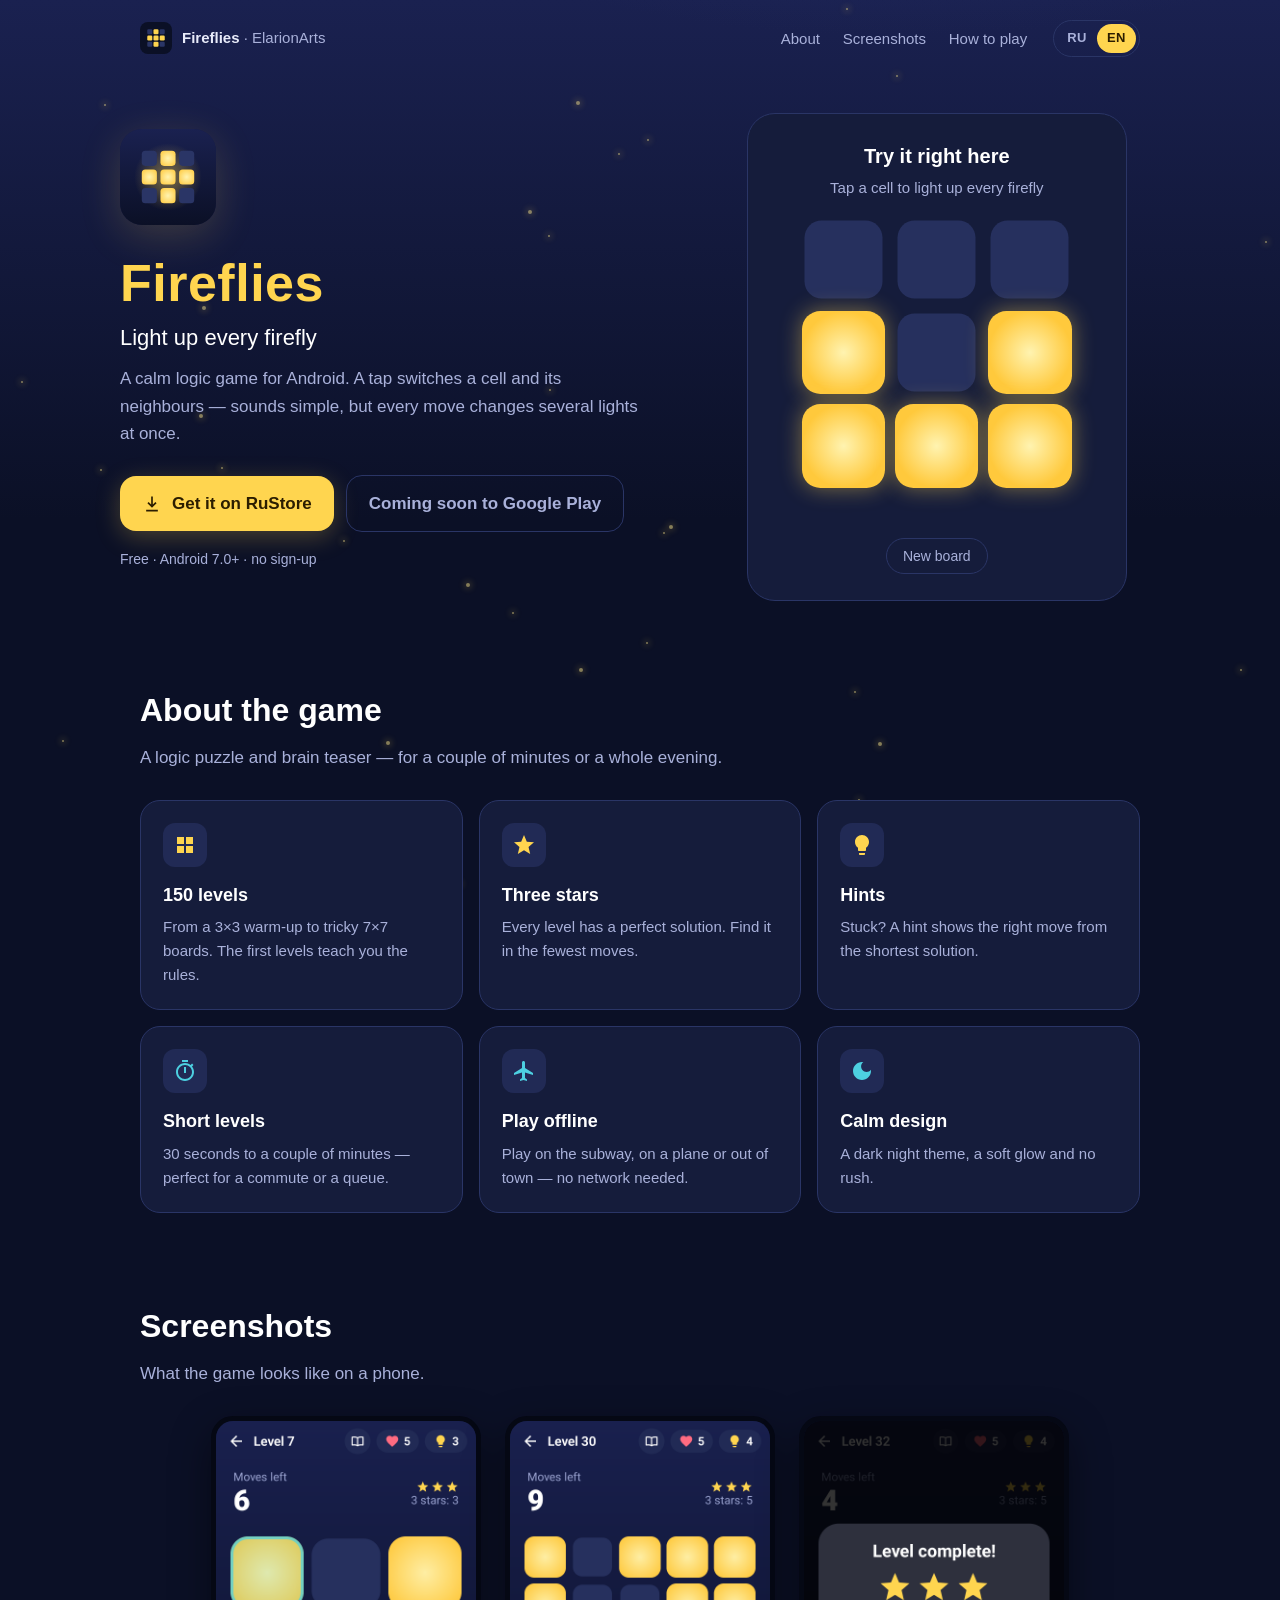
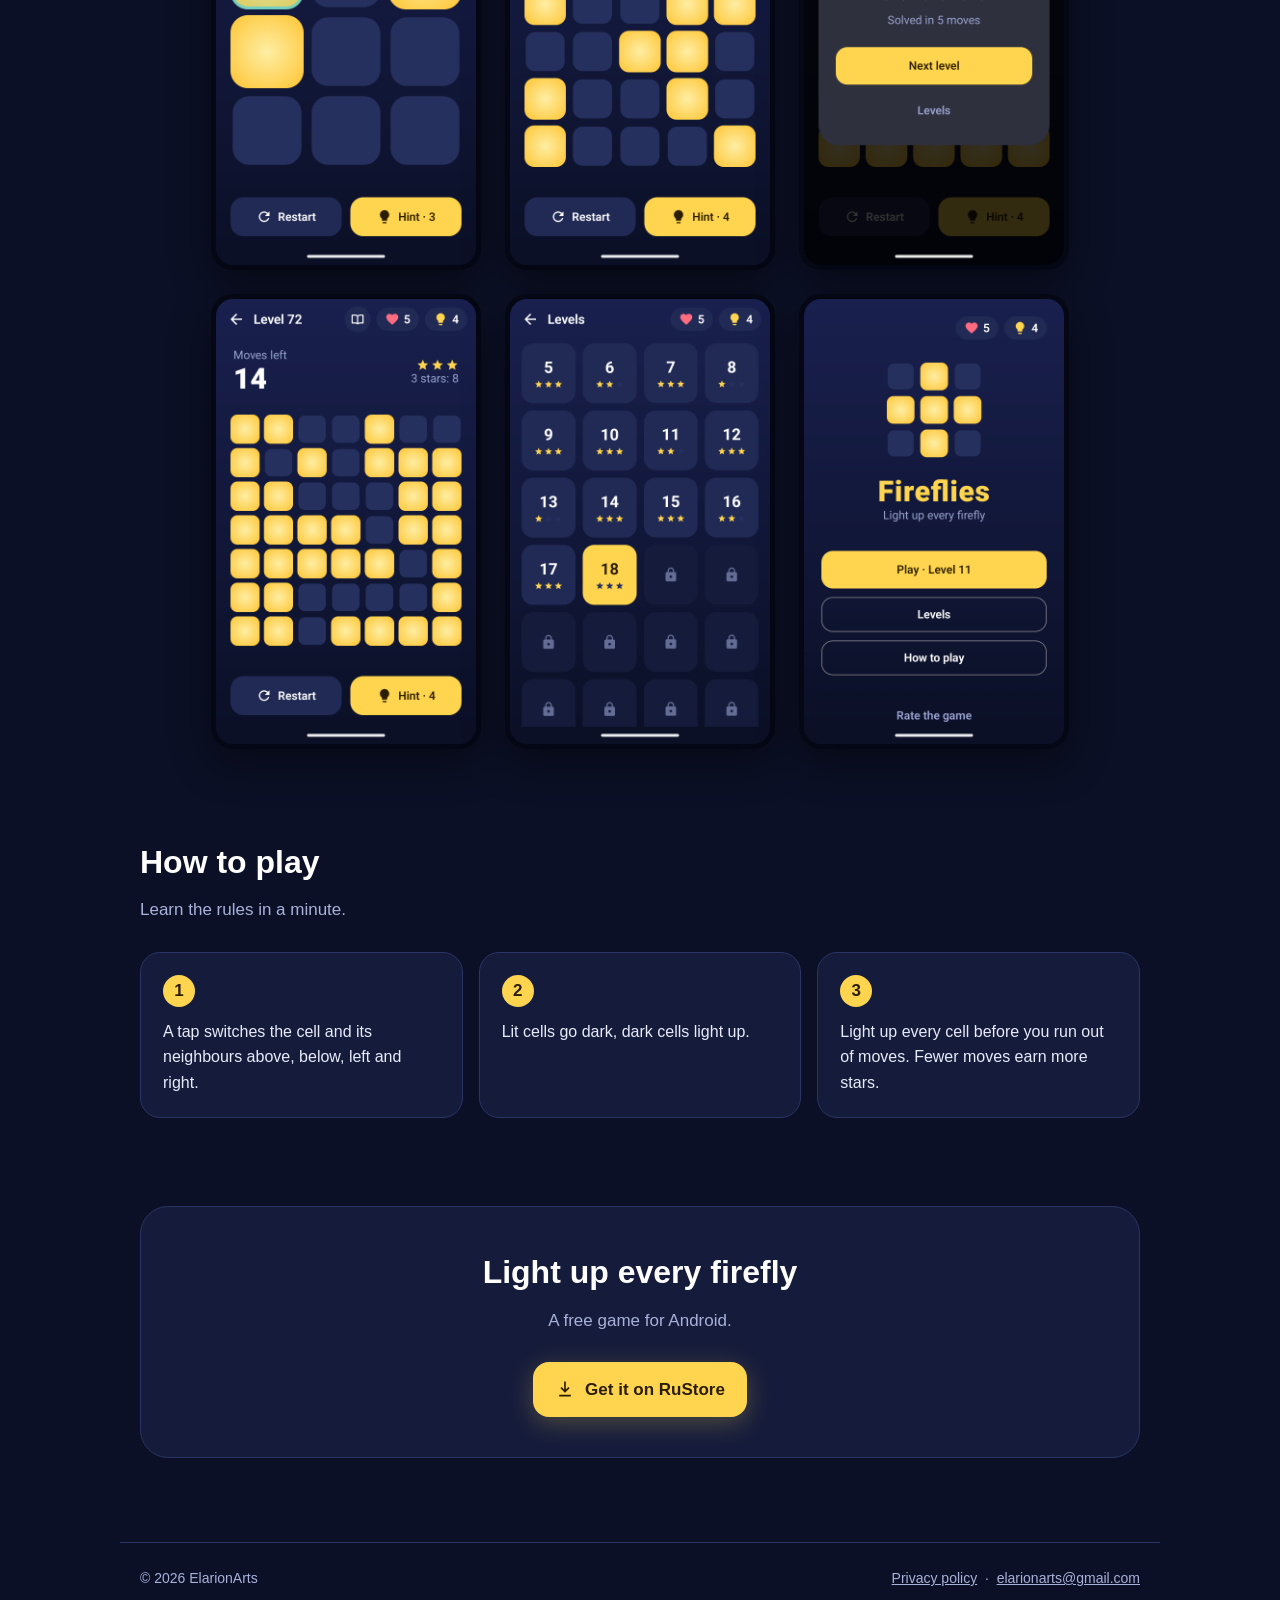
==== commit 744d3fb8: "Move screenshots to ru/en folders - Screenshots moved to screenshots/ru and screenshots/en - Englis" ====
--- a/index.html
+++ b/index.html
@@ -134,6 +134,7 @@
     gap: 24px; justify-content: center;
   }
   .shots figure { margin: 0; }
+  .shots figure[hidden] { display: none; }
   .shots button {
     display: block; width: 100%; padding: 0; border: 0; background: none; cursor: zoom-in;
     border-radius: 22px; -webkit-tap-highlight-color: transparent;
@@ -208,8 +209,8 @@
 <!--
   ===== НАСТРОЙКИ =====
   Ссылка на игру в RuStore — меняется в двух местах ниже (поиск по "rustore.ru/catalog").
-  Скриншоты: положите файлы shot-1.png … shot-6.png в эту же папку репозитория.
-  Каких файлов нет — те просто не показываются.
+  Скриншоты: screenshots/ru/shot-1.png … shot-6.png (русские) и screenshots/en/shot-1.png … shot-6.png (английские).
+  Если английского скриншота нет, показывается русский; каких файлов нет совсем — те не показываются.
   Иконка для превью в соцсетях: icon-512.png в эту же папку (необязательно).
 -->
 
@@ -332,12 +333,12 @@
       <h2 class="title" data-i18n="shotsTitle">Скриншоты</h2>
       <p class="sub" data-i18n="shotsSub">Как выглядит игра на телефоне.</p>
       <div class="shots" id="shots">
-        <figure><button type="button" aria-label="Открыть скриншот: Игровое поле 5 на 5" data-i18n-aria="shotOpen1"><img src="shot-1.png" alt="Игровое поле 5 на 5" loading="lazy" data-i18n-alt="shot1"></button></figure>
-        <figure><button type="button" aria-label="Открыть скриншот: Уровень пройден на три звезды" data-i18n-aria="shotOpen2"><img src="shot-2.png" alt="Уровень пройден на три звезды" loading="lazy" data-i18n-alt="shot2"></button></figure>
-        <figure><button type="button" aria-label="Открыть скриншот: Подсказка на поле" data-i18n-aria="shotOpen3"><img src="shot-3.png" alt="Подсказка на поле" loading="lazy" data-i18n-alt="shot3"></button></figure>
-        <figure><button type="button" aria-label="Открыть скриншот: Сложное поле 7 на 7" data-i18n-aria="shotOpen4"><img src="shot-4.png" alt="Сложное поле 7 на 7" loading="lazy" data-i18n-alt="shot4"></button></figure>
-        <figure><button type="button" aria-label="Открыть скриншот: Список уровней со звёздами" data-i18n-aria="shotOpen5"><img src="shot-5.png" alt="Список уровней со звёздами" loading="lazy" data-i18n-alt="shot5"></button></figure>
-        <figure><button type="button" aria-label="Открыть скриншот: Главное меню" data-i18n-aria="shotOpen6"><img src="shot-6.png" alt="Главное меню" loading="lazy" data-i18n-alt="shot6"></button></figure>
+        <figure><button type="button" aria-label="Открыть скриншот: Игровое поле 5 на 5" data-i18n-aria="shotOpen1"><img src="screenshots/ru/shot-1.png" data-shot="1" alt="Игровое поле 5 на 5" loading="lazy" data-i18n-alt="shot1"></button></figure>
+        <figure><button type="button" aria-label="Открыть скриншот: Уровень пройден на три звезды" data-i18n-aria="shotOpen2"><img src="screenshots/ru/shot-2.png" data-shot="2" alt="Уровень пройден на три звезды" loading="lazy" data-i18n-alt="shot2"></button></figure>
+        <figure><button type="button" aria-label="Открыть скриншот: Подсказка на поле" data-i18n-aria="shotOpen3"><img src="screenshots/ru/shot-3.png" data-shot="3" alt="Подсказка на поле" loading="lazy" data-i18n-alt="shot3"></button></figure>
+        <figure><button type="button" aria-label="Открыть скриншот: Сложное поле 7 на 7" data-i18n-aria="shotOpen4"><img src="screenshots/ru/shot-4.png" data-shot="4" alt="Сложное поле 7 на 7" loading="lazy" data-i18n-alt="shot4"></button></figure>
+        <figure><button type="button" aria-label="Открыть скриншот: Список уровней со звёздами" data-i18n-aria="shotOpen5"><img src="screenshots/ru/shot-5.png" data-shot="5" alt="Список уровней со звёздами" loading="lazy" data-i18n-alt="shot5"></button></figure>
+        <figure><button type="button" aria-label="Открыть скриншот: Главное меню" data-i18n-aria="shotOpen6"><img src="screenshots/ru/shot-6.png" data-shot="6" alt="Главное меню" loading="lazy" data-i18n-alt="shot6"></button></figure>
       </div>
       <p class="shots-empty" id="shots-empty" hidden data-i18n="shotsEmpty">Скриншоты скоро появятся.</p>
     </div>
@@ -485,6 +486,7 @@
       b.setAttribute('aria-pressed', String(b.dataset.lang === lang));
     });
     if (window.renderBoard) window.renderBoard();
+    if (window.updateShots) window.updateShots();
     if (remember) { try { localStorage.setItem('lang', lang); } catch (e) {} }
   }
 
@@ -506,28 +508,46 @@
     }
   })();
 
-  // Скриншоты: прячем те, которых нет
-  (function () {
+  // Скриншоты на нужном языке.
+  // Русские: screenshots/ru/shot-1.png … shot-6.png, английские: screenshots/en/shot-1.png … shot-6.png.
+  // Если английского файла нет — показывается русский; если нет и его — скриншот скрывается.
+  window.updateShots = function () {
     var box = document.getElementById('shots');
+    var empty = document.getElementById('shots-empty');
     var figs = box.querySelectorAll('figure');
-    var left = figs.length;
+    var pending = figs.length;
+    function done() {
+      if (--pending > 0) return;
+      var anyVisible = Array.prototype.some.call(figs, function (f) { return !f.hidden; });
+      box.hidden = !anyVisible;
+      empty.hidden = anyVisible;
+    }
     figs.forEach(function (f) {
       var img = f.querySelector('img');
-      function gone() {
-        f.remove();
-        if (--left === 0) { box.hidden = true; document.getElementById('shots-empty').hidden = false; }
+      var n = img.dataset.shot;
+      var ruSrc = 'screenshots/ru/shot-' + n + '.png';
+      var wanted = 'screenshots/' + (lang === 'en' ? 'en' : 'ru') + '/shot-' + n + '.png';
+      img.onload = function () { f.hidden = false; done(); };
+      img.onerror = function () {
+        if (img.getAttribute('src') !== ruSrc) { img.setAttribute('src', ruSrc); return; }
+        f.hidden = true; done();
+      };
+      if (img.getAttribute('src') === wanted && img.complete) {
+        // Картинка уже загружена (или уже не загрузилась) — результат известен сразу.
+        f.hidden = img.naturalWidth === 0;
+        done();
+      } else {
+        img.setAttribute('src', wanted);
       }
-      img.addEventListener('error', gone);
-      if (img.complete && img.naturalWidth === 0 && img.currentSrc) gone();
     });
-  })();
+  };
 
   // Просмотр скриншотов во весь экран
   (function () {
     var viewer = document.getElementById('viewer');
     var big = document.getElementById('viewer-img');
     var index = 0;
-    function list() { return Array.prototype.slice.call(document.querySelectorAll('#shots img')); }
+    function list() { return Array.prototype.slice.call(document.querySelectorAll('#shots figure:not([hidden]) img')); }
     function show(i) {
       var imgs = list();
       if (!imgs.length) return;
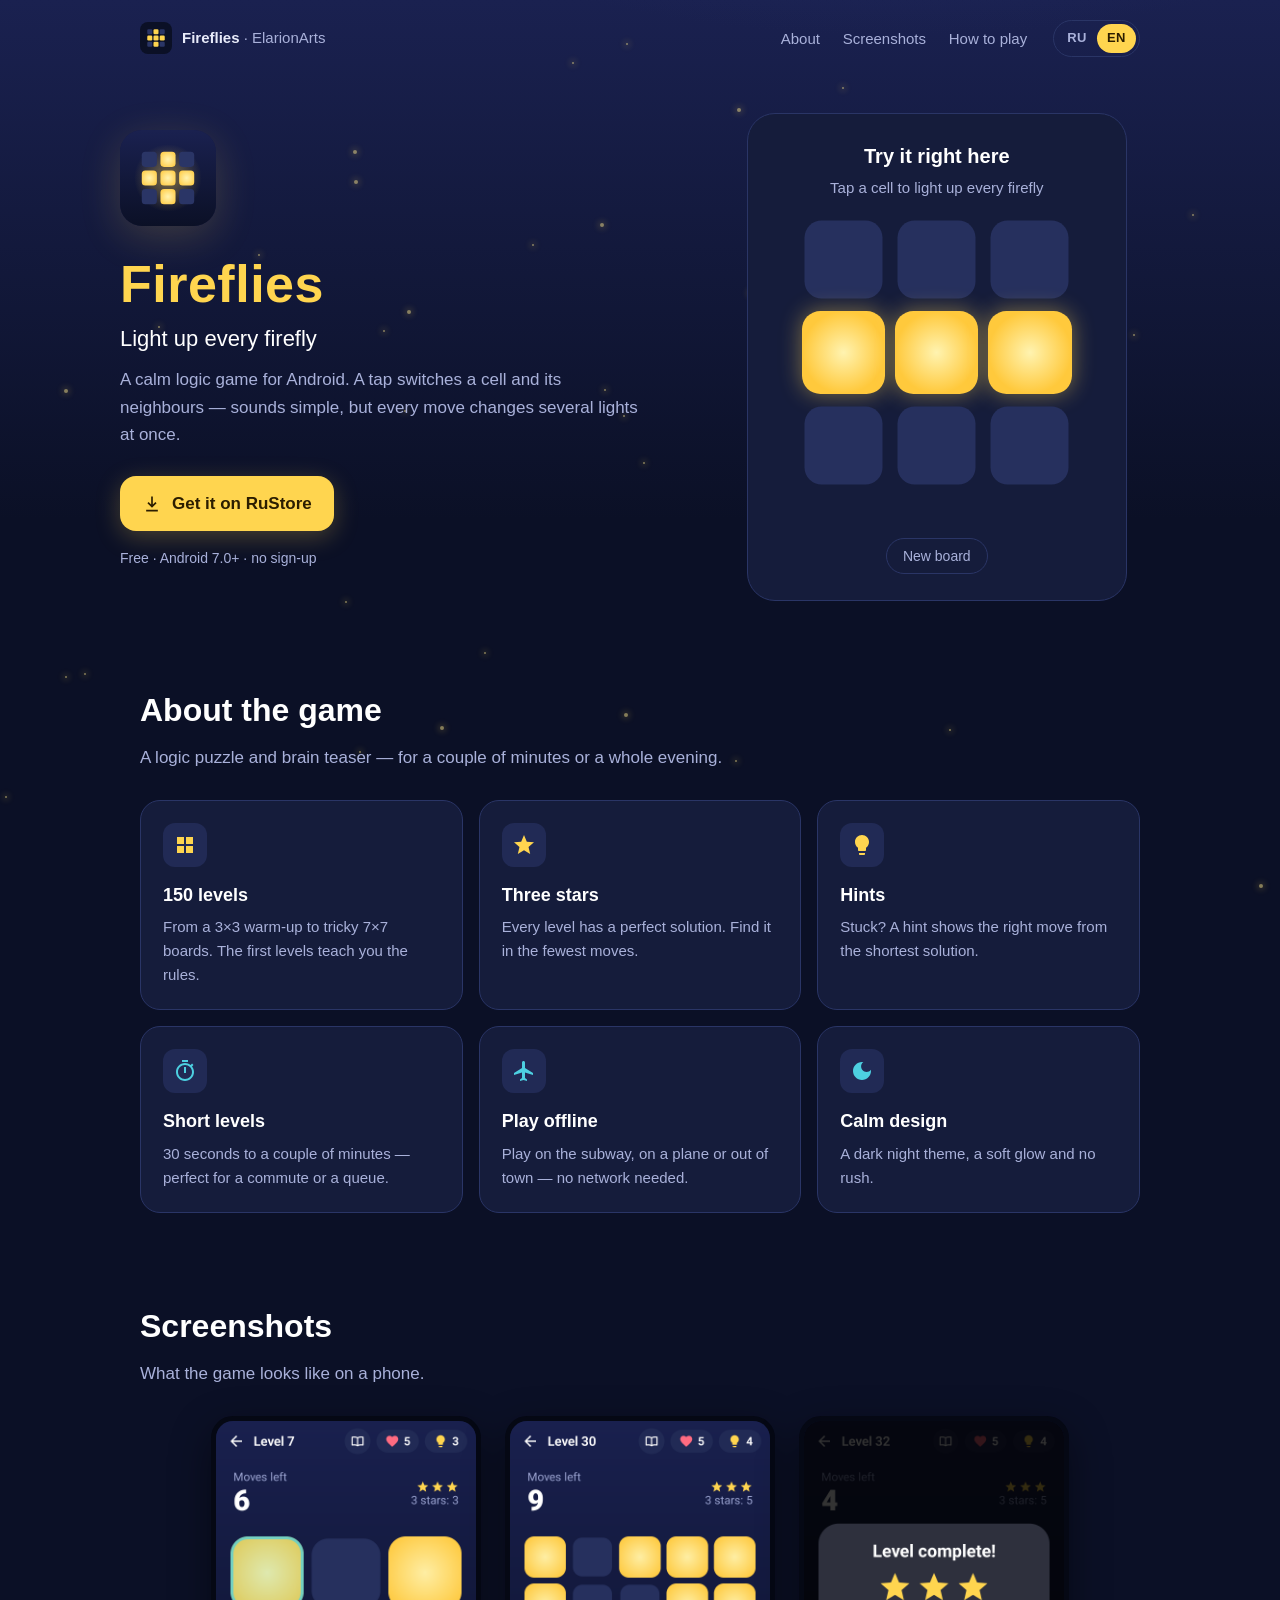
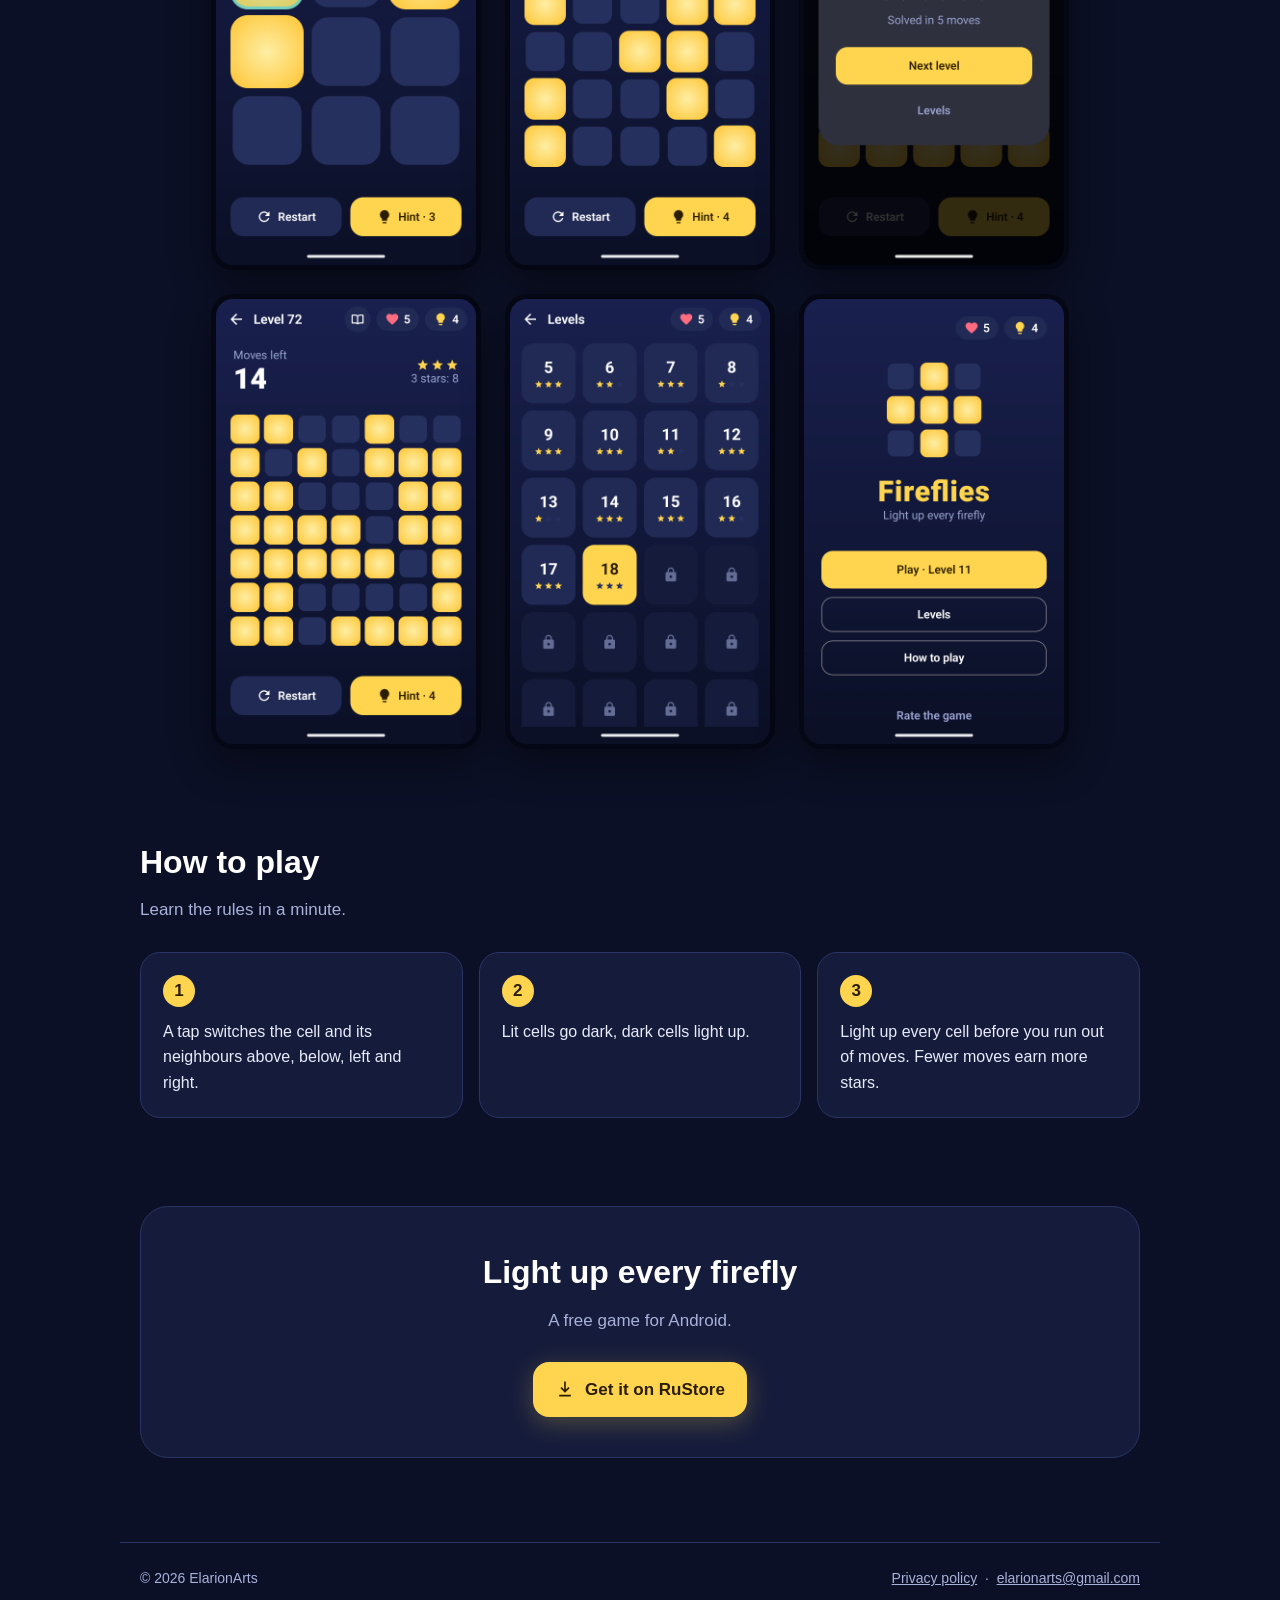
==== commit ab9da71e: "Remove Google Play placeholder from the landing page - Only the RuStore download button is shown for" ====
--- a/index.html
+++ b/index.html
@@ -275,7 +275,7 @@
           <svg viewBox="0 0 24 24" aria-hidden="true"><path fill="currentColor" d="M12,16.5 6.5,11 7.9,9.6 11,12.7V3h2v9.7l3.1,-3.1 1.4,1.4zM5,19h14v2H5z"/></svg>
           <span data-i18n="download">Скачать в RuStore</span>
         </a>
-        <span class="btn btn-ghost" data-i18n="soonGP">Скоро в Google Play</span>
+        <!-- Когда игра выйдет в Google Play, сюда добавить вторую кнопку со ссылкой на неё. -->
       </div>
       <p class="meta" data-i18n="meta">Бесплатно · Android 7.0 и новее · без регистрации</p>
     </div>
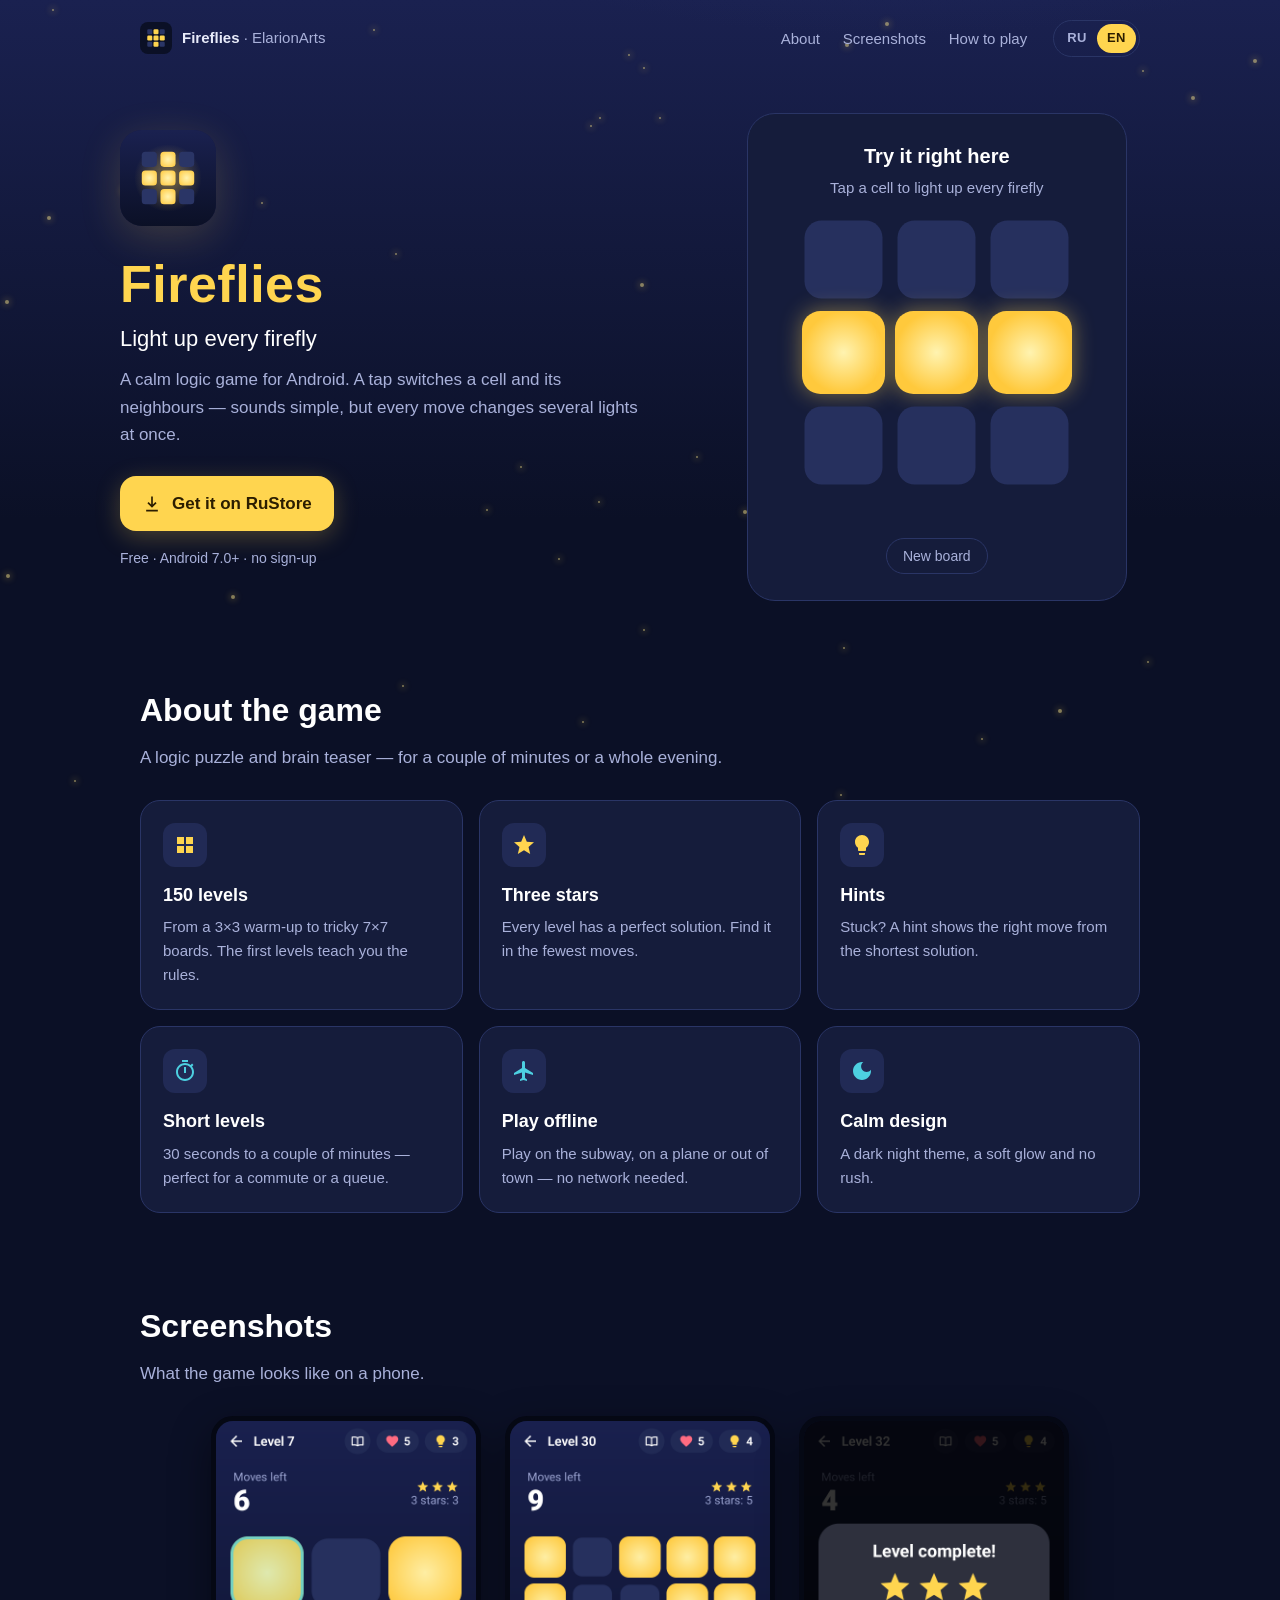
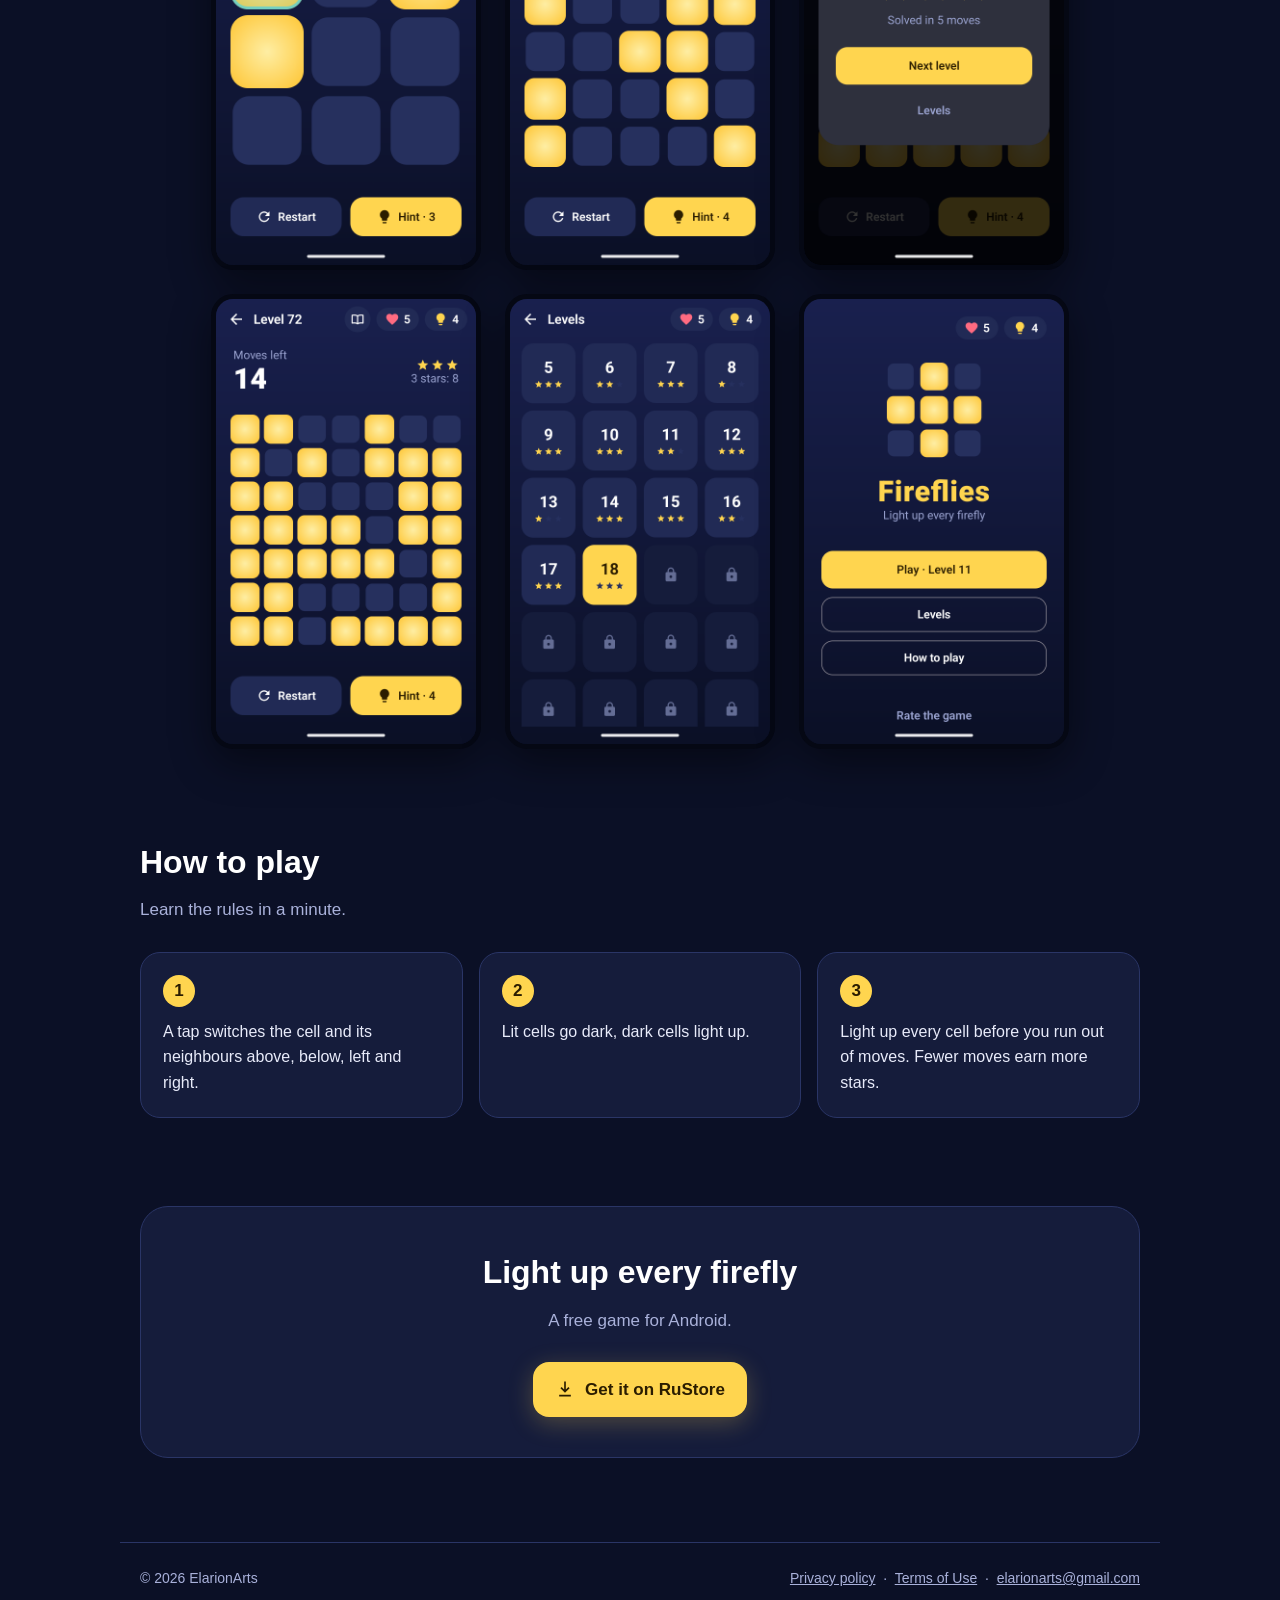
==== commit 1dbde68c: "Add Terms of Use page - Terms of Use in Russian and English (terms.html) - Link to the terms in the" ====
--- a/index.html
+++ b/index.html
@@ -386,6 +386,8 @@
     <span>
       <a href="privacy-policy.html" id="privacy-link" data-i18n="privacy">Политика конфиденциальности</a>
       &nbsp;·&nbsp;
+      <a href="terms.html" id="terms-link" data-i18n="terms">Условия использования</a>
+      &nbsp;·&nbsp;
       <a href="mailto:elarionarts@gmail.com">elarionarts@gmail.com</a>
     </span>
   </div>
@@ -423,6 +425,7 @@
       r3: 'Зажгите все клетки, пока не закончились ходы. Меньше ходов — больше звёзд.',
       ctaSub: 'Бесплатная игра для Android.',
       privacy: 'Политика конфиденциальности', privacyHref: 'privacy-policy.html#ru',
+      terms: 'Условия использования', termsHref: 'terms.html#ru',
       viewer: 'Скриншот', prev: 'Предыдущий', next: 'Следующий', close: 'Закрыть'
     },
     en: {
@@ -454,6 +457,7 @@
       r3: 'Light up every cell before you run out of moves. Fewer moves earn more stars.',
       ctaSub: 'A free game for Android.',
       privacy: 'Privacy policy', privacyHref: 'privacy-policy.html#en',
+      terms: 'Terms of Use', termsHref: 'terms.html#en',
       viewer: 'Screenshot', prev: 'Previous', next: 'Next', close: 'Close'
     }
   };
@@ -482,6 +486,7 @@
       el.setAttribute('aria-label', m ? t('shotOpen') + t('shot' + m[1]) : t(key));
     });
     document.getElementById('privacy-link').setAttribute('href', t('privacyHref'));
+    document.getElementById('terms-link').setAttribute('href', t('termsHref'));
     document.querySelectorAll('.lang button').forEach(function (b) {
       b.setAttribute('aria-pressed', String(b.dataset.lang === lang));
     });
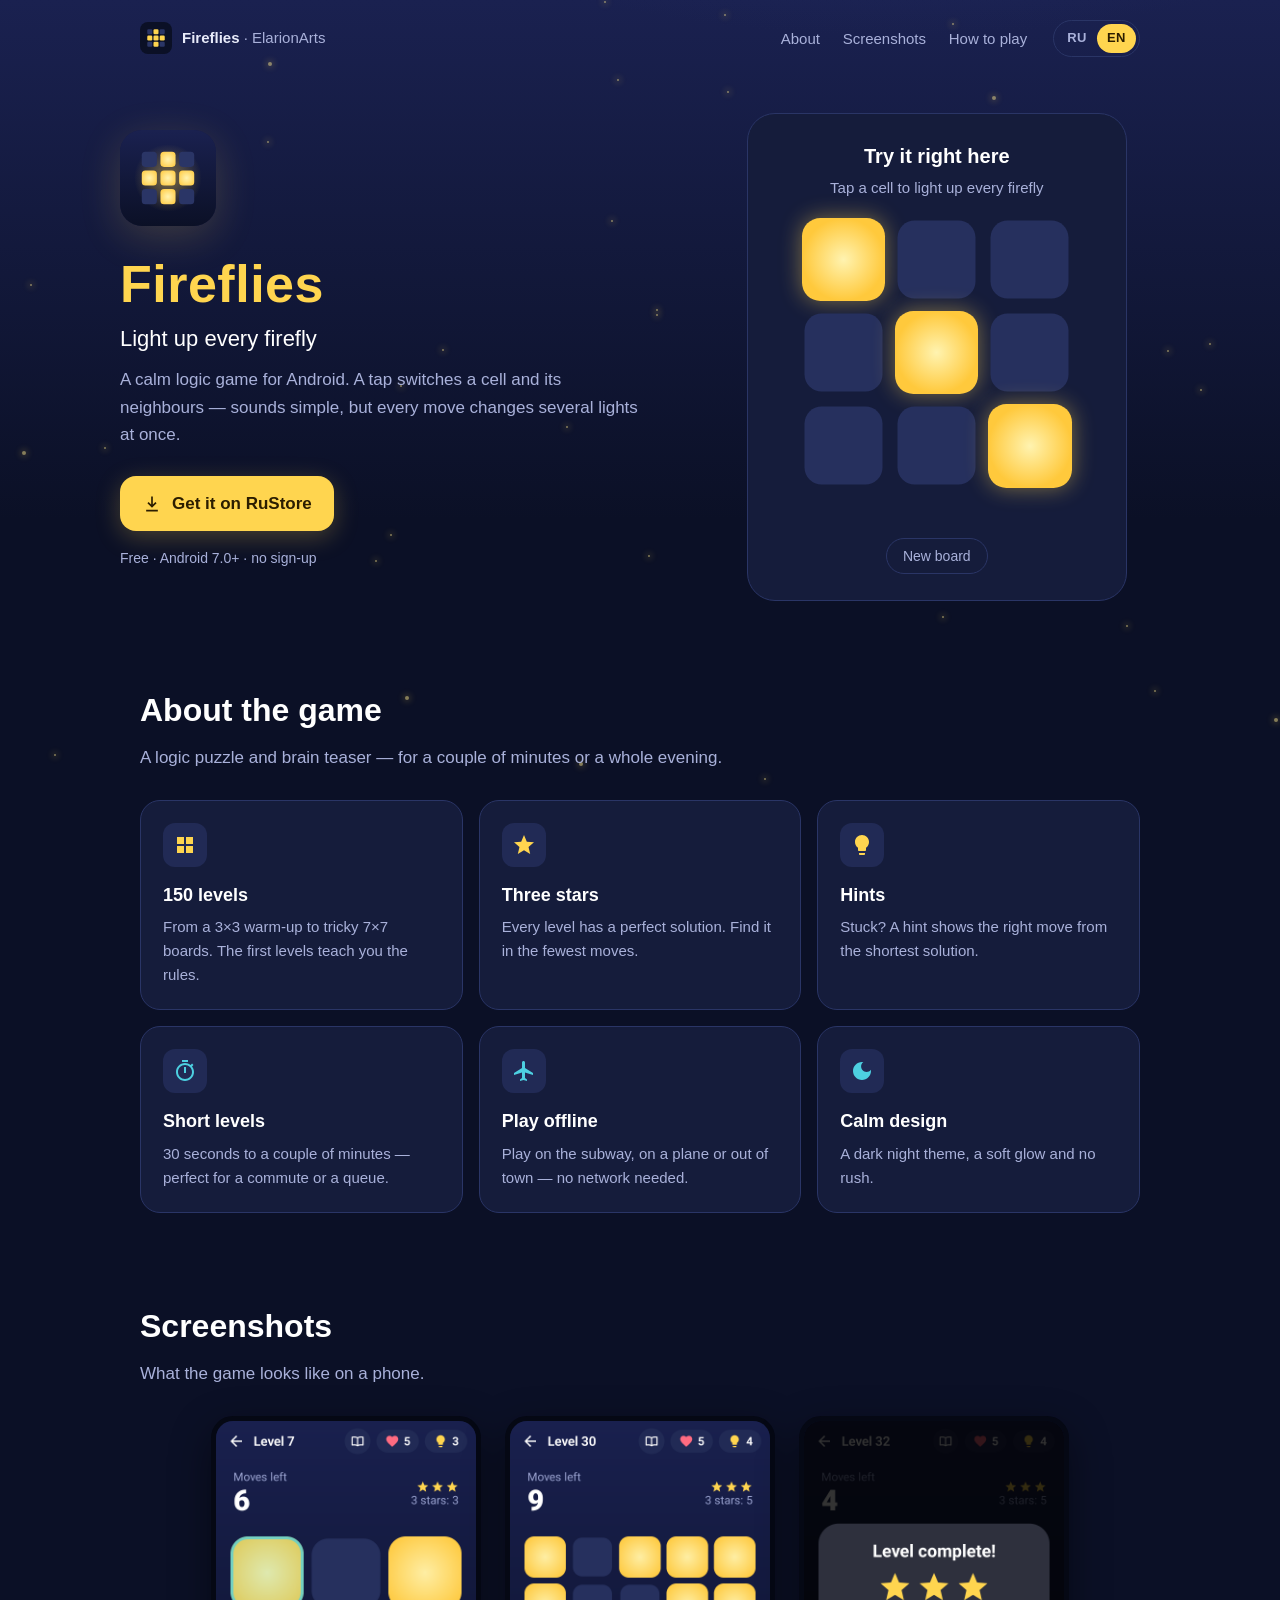
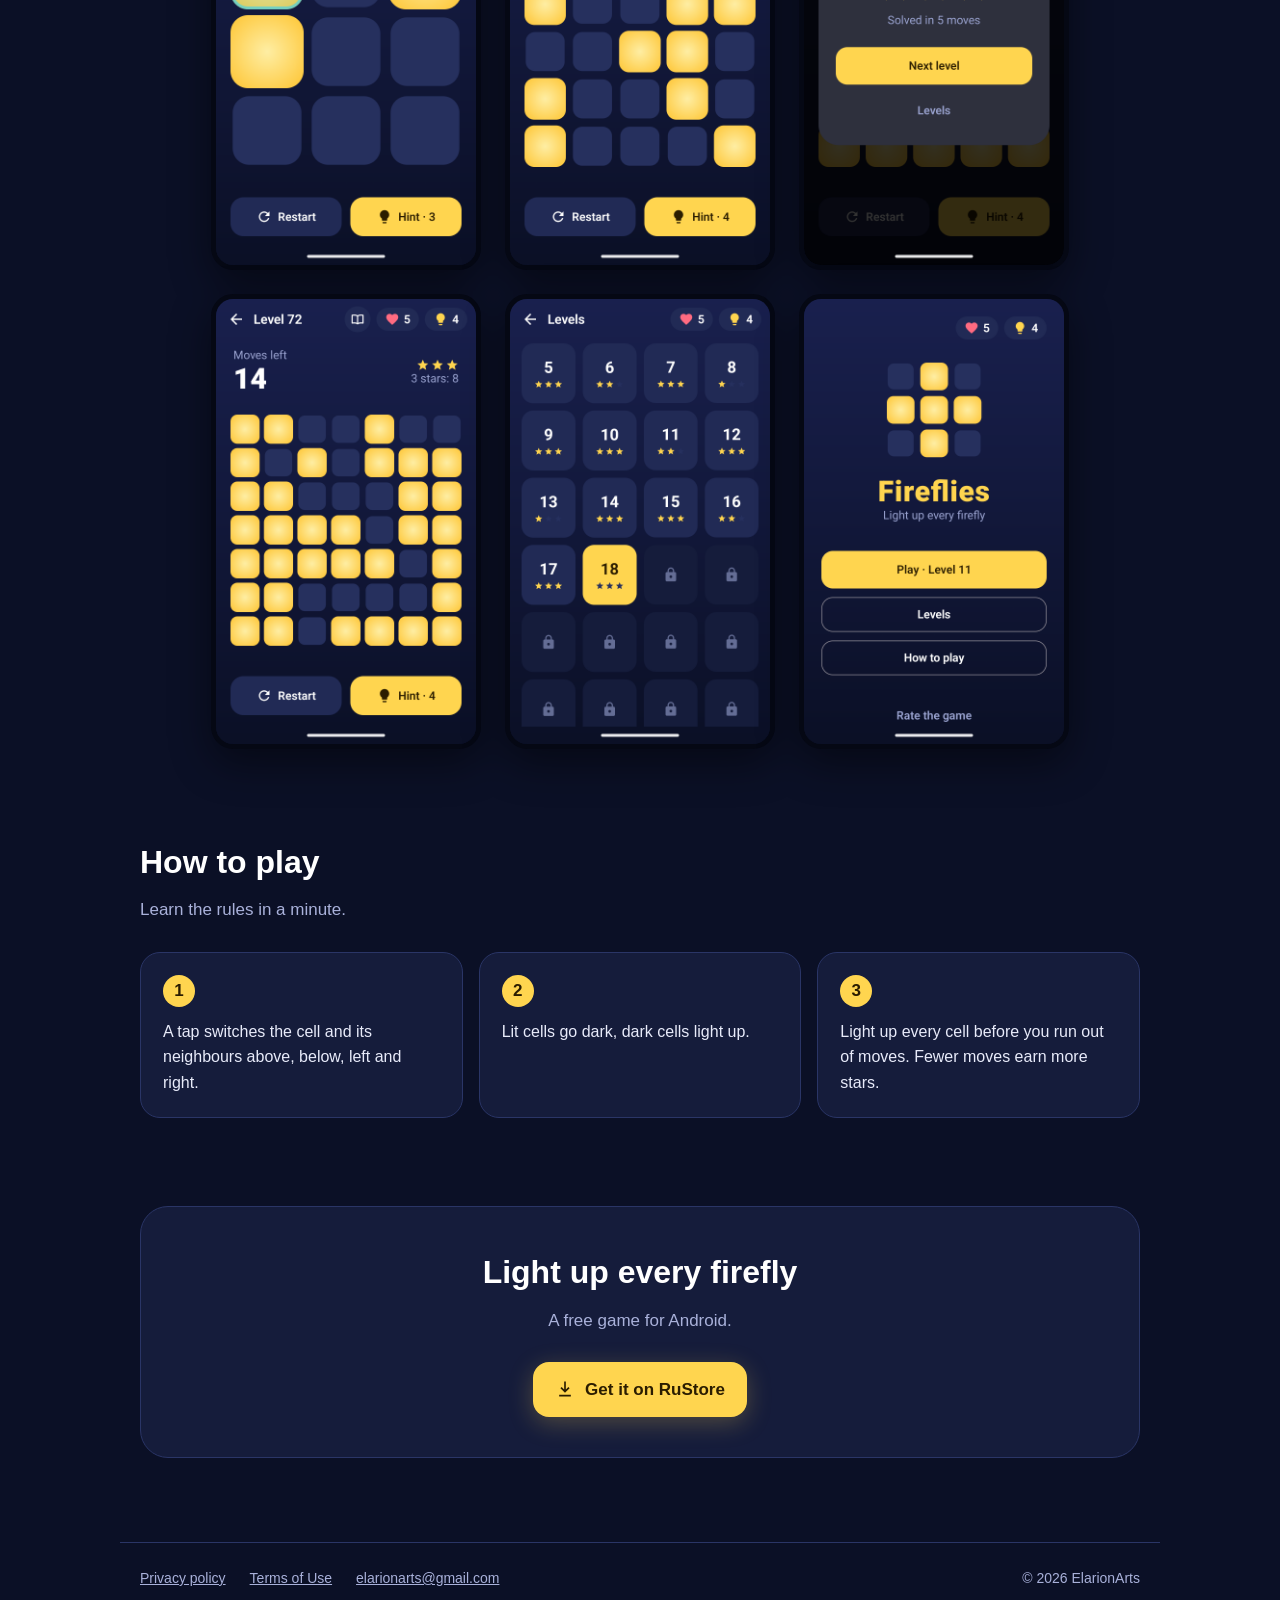
==== commit 8321ea3d: "Update site footer and page navigation - Footer links on separate lines on mobile, copyright at the " ====
--- a/index.html
+++ b/index.html
@@ -37,7 +37,7 @@
     font: 17px/1.6 -apple-system, "Segoe UI", Roboto, "Helvetica Neue", Arial, sans-serif;
   }
   a { color: var(--teal); }
-  a:hover { color: var(--accent); }
+  a:hover { color: #fff; }
   .wrap { max-width: 1040px; margin: 0 auto; padding: 0 20px; }
 
   /* звёздочки-огоньки на фоне */
@@ -57,14 +57,15 @@
   .brand svg { width: 32px; height: 32px; border-radius: 8px; }
   .brand b { color: var(--text); font-weight: 600; }
   header nav a { color: var(--dim); text-decoration: none; font-size: 15px; margin-left: 18px; }
-  header nav a:hover { color: var(--accent); }
+  header nav a:hover { color: #fff; }
   .right { display: flex; align-items: center; gap: 8px; }
   .lang { display: inline-flex; border: 1px solid var(--line); border-radius: 999px; padding: 3px; margin-left: 18px; }
   .lang button {
     border: 0; background: none; color: var(--dim); font: inherit; font-size: 13px; font-weight: 700;
     padding: 4px 10px; border-radius: 999px; cursor: pointer; letter-spacing: .5px;
   }
-  .lang button[aria-pressed="true"] { background: var(--accent); color: #2b1d00; }
+  .lang button[aria-pressed="false"]:hover { color: #fff; }
+  .lang button[aria-pressed="true"] { background: var(--accent); color: #2b1d00; cursor: default; }
   .lang button:focus-visible { outline: 2px solid var(--teal); outline-offset: 2px; }
 
   /* первый экран */
@@ -110,7 +111,7 @@
     margin-top: 8px; background: none; border: 1px solid var(--line); color: var(--dim);
     border-radius: 999px; padding: 6px 16px; font: inherit; font-size: 14px; cursor: pointer;
   }
-  .reset:hover { color: var(--accent); border-color: var(--accent); }
+  .reset:hover { color: #fff; border-color: #fff; }
 
   /* секции */
   section { padding: 44px 0; }
@@ -185,6 +186,8 @@
   footer { padding: 40px 0 48px; color: var(--dim); font-size: 14px; }
   footer .wrap { display: flex; flex-wrap: wrap; gap: 10px 24px; justify-content: space-between; border-top: 1px solid var(--line); padding-top: 24px; }
   footer a { color: var(--dim); }
+  footer .foot-links { display: flex; flex-wrap: wrap; gap: 6px 24px; }
+  footer .foot-links a { white-space: nowrap; }
 
   @media (max-width: 860px) {
     .hero { grid-template-columns: 1fr; gap: 36px; padding-top: 36px; text-align: center; }
@@ -196,6 +199,7 @@
     header nav { display: none; }
     .lang { margin-left: 0; }
     .shots { grid-template-columns: repeat(2, minmax(0, 260px)); gap: 16px; }
+    footer .wrap { flex-direction: column; gap: 14px; }
   }
   @media (max-width: 340px) {
     .shots { grid-template-columns: minmax(0, 280px); }
@@ -382,14 +386,12 @@
 
 <footer>
   <div class="wrap">
-    <span>© 2026 ElarionArts</span>
-    <span>
+    <nav class="foot-links">
       <a href="privacy-policy.html" id="privacy-link" data-i18n="privacy">Политика конфиденциальности</a>
-      &nbsp;·&nbsp;
       <a href="terms.html" id="terms-link" data-i18n="terms">Условия использования</a>
-      &nbsp;·&nbsp;
       <a href="mailto:elarionarts@gmail.com">elarionarts@gmail.com</a>
-    </span>
+    </nav>
+    <span class="copy">© 2026 ElarionArts</span>
   </div>
 </footer>
 
@@ -429,7 +431,7 @@
       viewer: 'Скриншот', prev: 'Предыдущий', next: 'Следующий', close: 'Закрыть'
     },
     en: {
-      title: 'Fireflies: Light Puzzle — a logic game for Android',
+      title: 'Fireflies: Logic Puzzle — a logic game for Android',
       name: 'Fireflies', iconAlt: 'Fireflies game icon',
       navAbout: 'About', navShots: 'Screenshots', navRules: 'How to play',
       tagline: 'Light up every firefly',
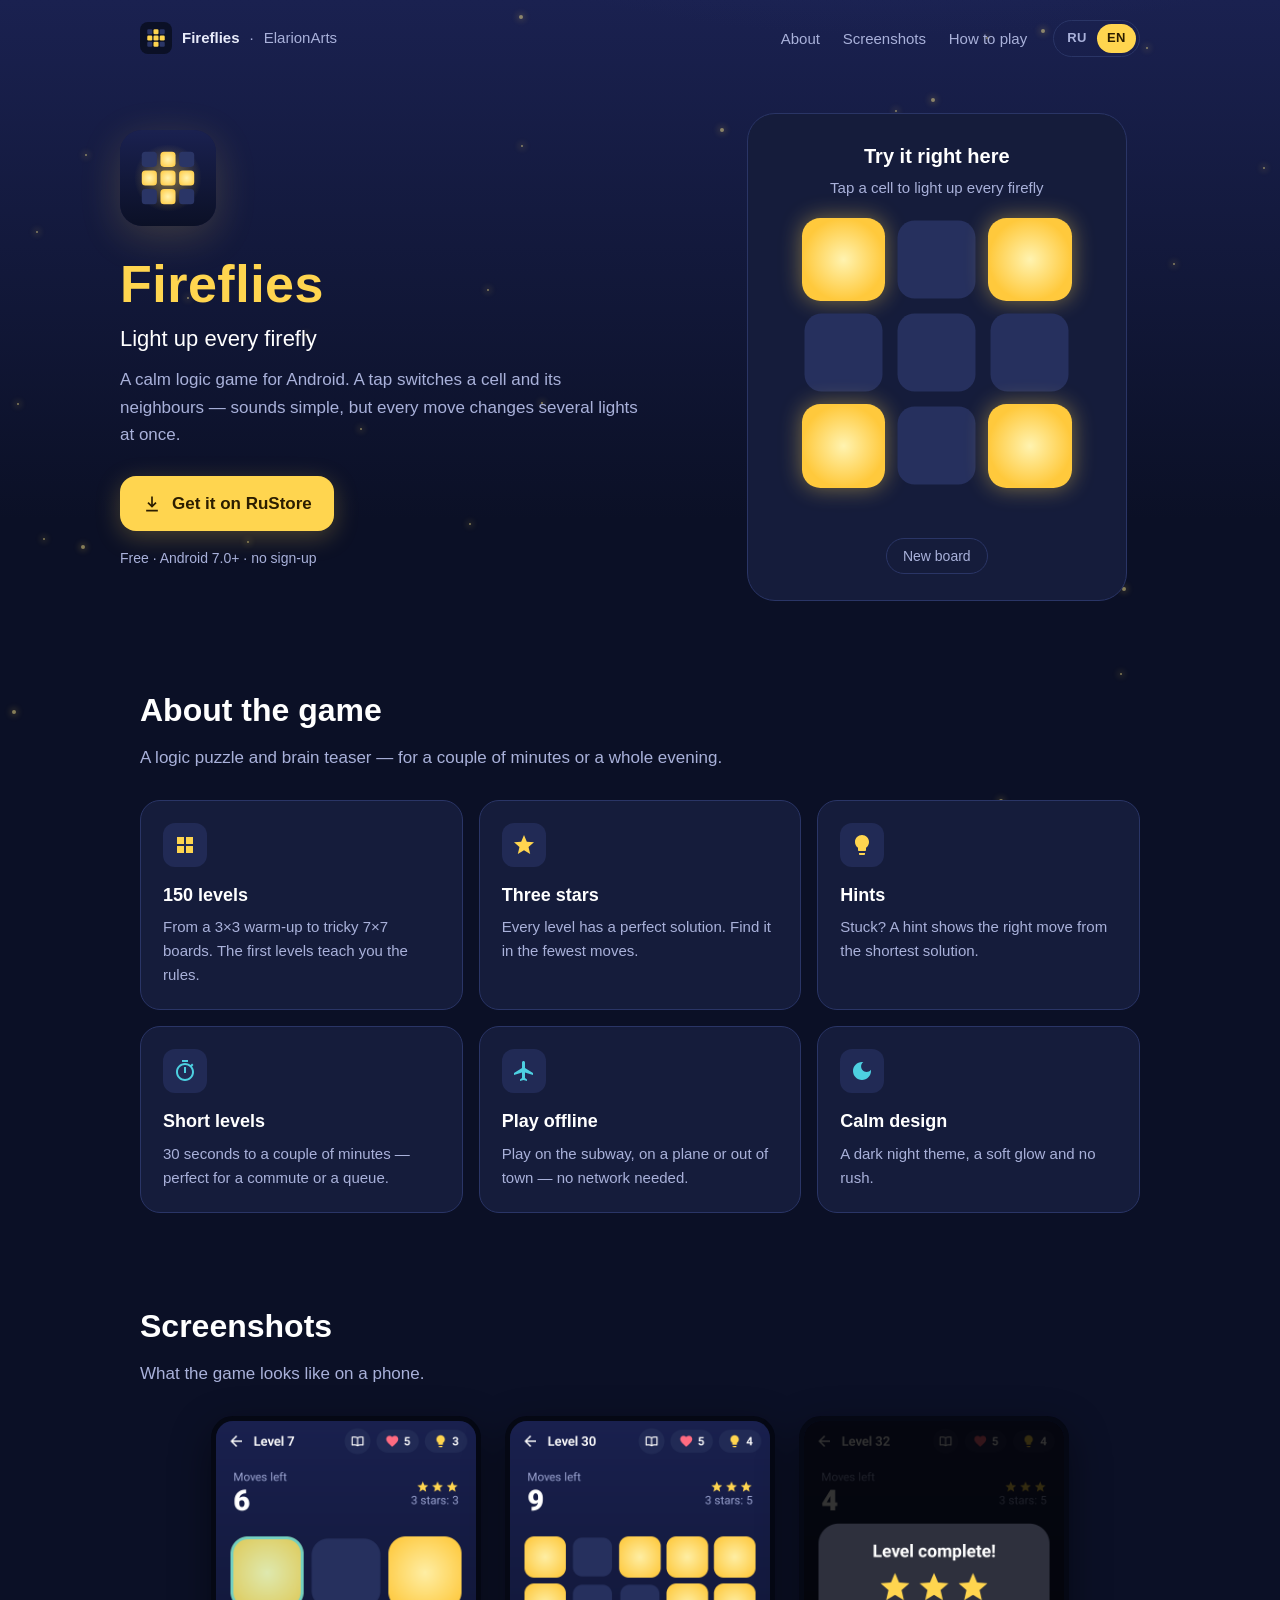
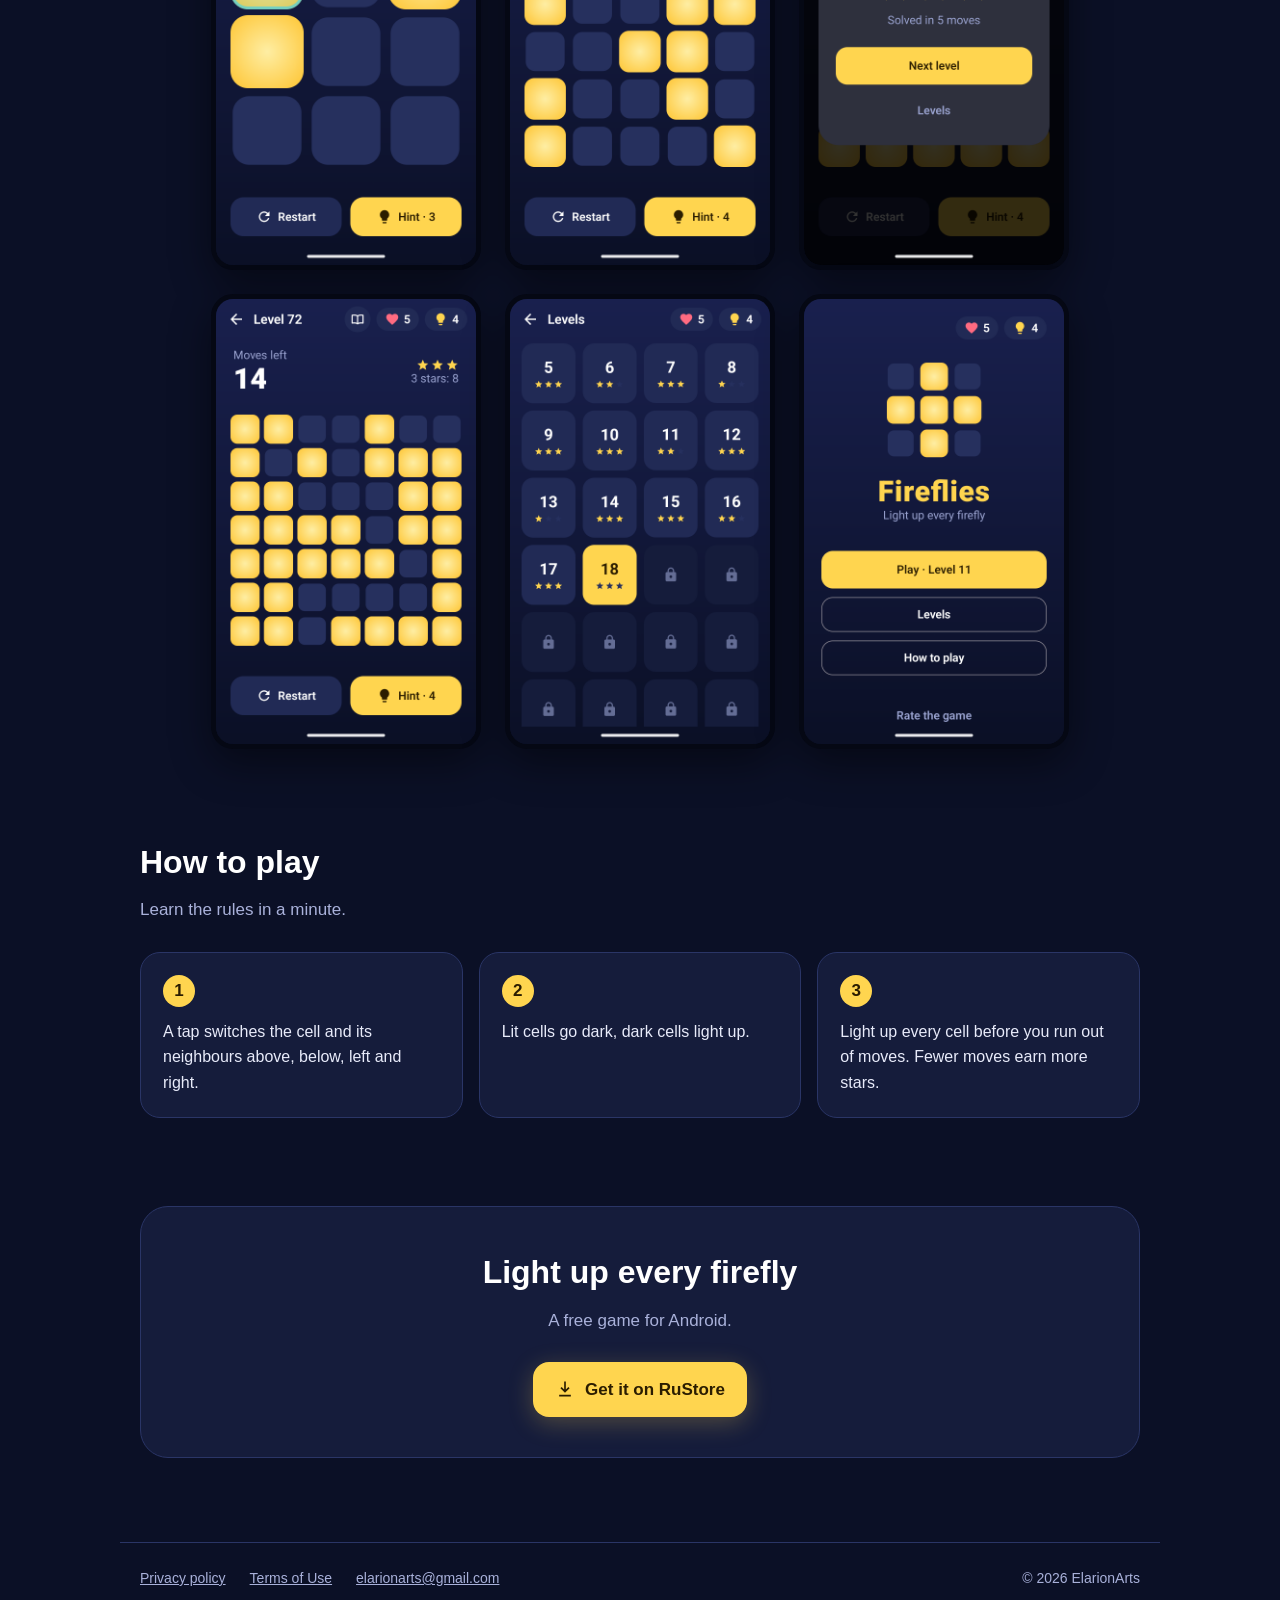
==== commit ce05f7bd: "Link ElarionArts name to studio home page - ElarionArts in the header and footer opens the studio ho" ====
--- a/index.html
+++ b/index.html
@@ -56,6 +56,9 @@
   .brand { display: flex; align-items: center; gap: 10px; color: var(--dim); text-decoration: none; font-size: 15px; }
   .brand svg { width: 32px; height: 32px; border-radius: 8px; }
   .brand b { color: var(--text); font-weight: 600; }
+  .brand a { color: inherit; text-decoration: none; }
+  .brand-game { display: flex; align-items: center; gap: 10px; }
+  .brand .studio-link:hover, .brand-game:hover b { color: #fff; }
   header nav a { color: var(--dim); text-decoration: none; font-size: 15px; margin-left: 18px; }
   header nav a:hover { color: #fff; }
   .right { display: flex; align-items: center; gap: 8px; }
@@ -188,6 +191,7 @@
   footer a { color: var(--dim); }
   footer .foot-links { display: flex; flex-wrap: wrap; gap: 6px 24px; }
   footer .foot-links a { white-space: nowrap; }
+  footer .copy a { text-decoration: none; }
 
   @media (max-width: 860px) {
     .hero { grid-template-columns: 1fr; gap: 36px; padding-top: 36px; text-align: center; }
@@ -220,7 +224,8 @@
 
 <header>
   <div class="wrap">
-    <a class="brand" href="#top">
+    <div class="brand">
+      <a class="brand-game" href="#top">
       <svg viewBox="0 0 108 108" aria-hidden="true">
         <rect width="108" height="108" fill="#0b1026"/>
         <g fill="#2a3566">
@@ -233,8 +238,11 @@
           <rect x="45.5" y="66.5" width="17" height="17" rx="4"/>
         </g>
       </svg>
-      <span><b data-i18n="name">Светлячки</b> · ElarionArts</span>
-    </a>
+        <b data-i18n="name">Светлячки</b>
+      </a>
+      <span aria-hidden="true">·</span>
+      <a class="studio-link" href="../">ElarionArts</a>
+    </div>
     <div class="right">
       <nav>
         <a href="#features" data-i18n="navAbout">Об игре</a>
@@ -391,7 +399,7 @@
       <a href="terms.html" id="terms-link" data-i18n="terms">Условия использования</a>
       <a href="mailto:elarionarts@gmail.com">elarionarts@gmail.com</a>
     </nav>
-    <span class="copy">© 2026 ElarionArts</span>
+    <span class="copy">© 2026 <a class="studio-link" href="../">ElarionArts</a></span>
   </div>
 </footer>
 
@@ -654,6 +662,14 @@
   })();
 
   applyLanguage(pickLanguage(), false);
+
+  // При открытии с диска папка не открывает index.html сама: дописываем его к ссылкам
+  if (location.protocol === 'file:') {
+    document.querySelectorAll('a[href$="/"]').forEach(function (a) {
+      var h = a.getAttribute('href');
+      if (!/^[a-z]+:/i.test(h)) a.setAttribute('href', h + 'index.html');
+    });
+  }
 </script>
 </body>
 </html>
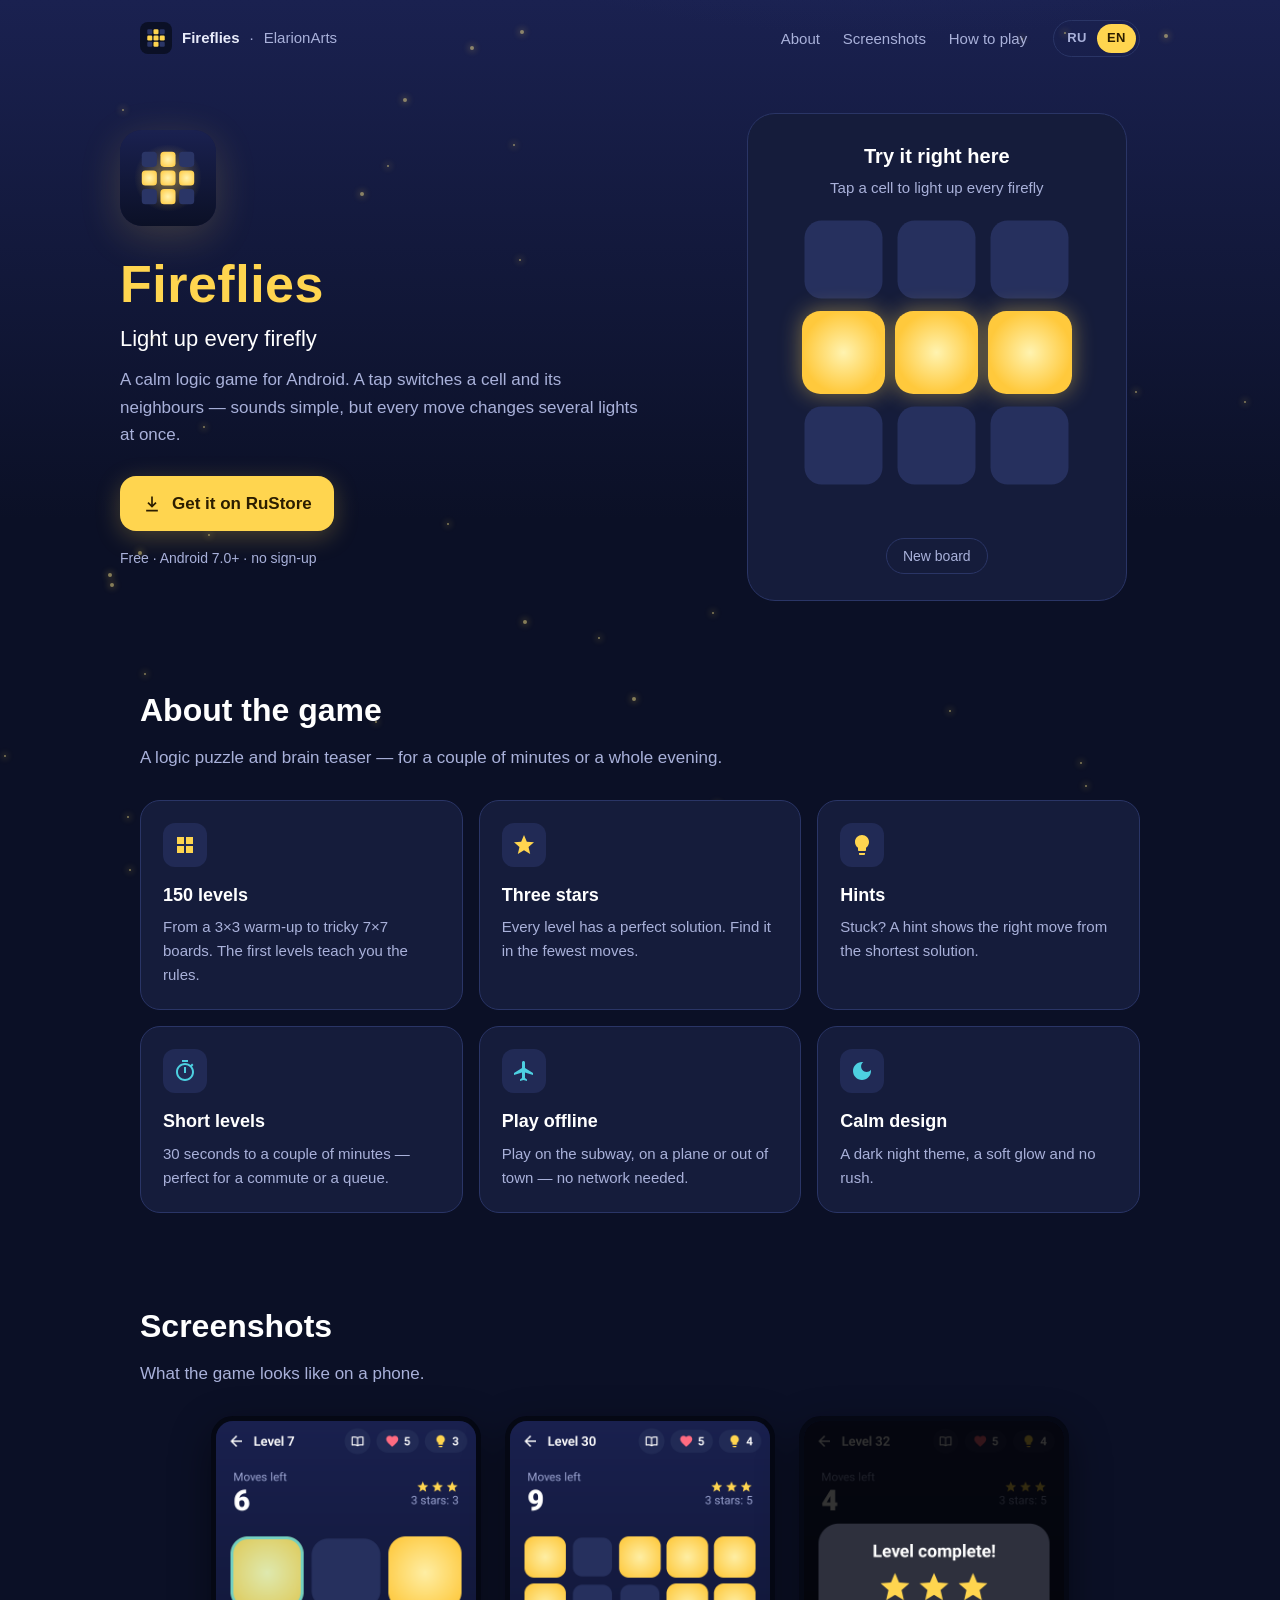
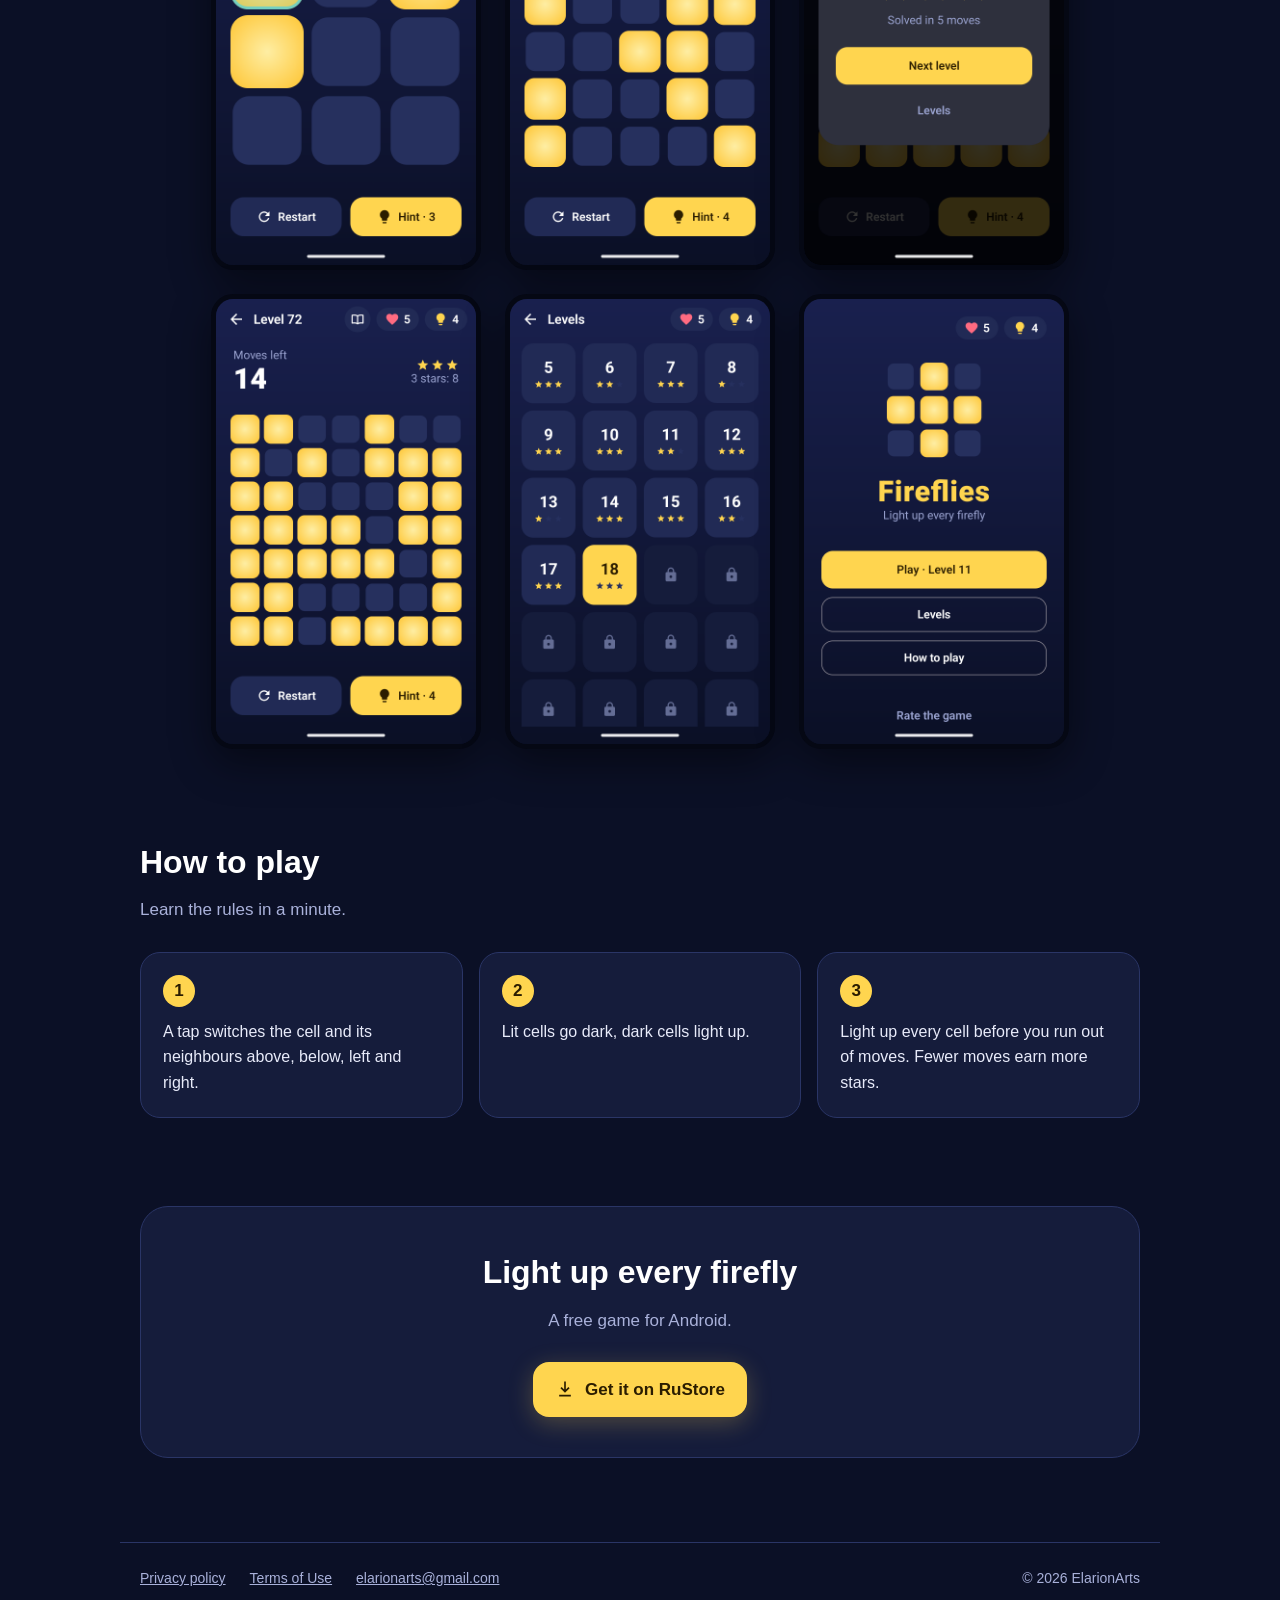
==== commit 3a4a6cbe: "Move styles and scripts to separate files - base.css with styles shared by all pages - style.css an" ====
--- a/index.html
+++ b/index.html
@@ -11,204 +11,8 @@
 <meta property="og:image" content="https://elarionarts.github.io/svetlyachki/icon-512.png">
 <meta name="theme-color" content="#0b1026">
 <link rel="icon" href="data:image/svg+xml,%3Csvg xmlns='http://www.w3.org/2000/svg' viewBox='0 0 108 108'%3E%3Crect width='108' height='108' rx='24' fill='%230b1026'/%3E%3Cg fill='%232a3566'%3E%3Crect x='24.5' y='24.5' width='17' height='17' rx='4'/%3E%3Crect x='66.5' y='24.5' width='17' height='17' rx='4'/%3E%3Crect x='24.5' y='66.5' width='17' height='17' rx='4'/%3E%3Crect x='66.5' y='66.5' width='17' height='17' rx='4'/%3E%3C/g%3E%3Cg fill='%23ffd54f'%3E%3Crect x='45.5' y='24.5' width='17' height='17' rx='4'/%3E%3Crect x='24.5' y='45.5' width='17' height='17' rx='4'/%3E%3Crect x='45.5' y='45.5' width='17' height='17' rx='4'/%3E%3Crect x='66.5' y='45.5' width='17' height='17' rx='4'/%3E%3Crect x='45.5' y='66.5' width='17' height='17' rx='4'/%3E%3C/g%3E%3C/svg%3E">
-<style>
-  :root {
-    --night: #0b1026;
-    --night-top: #1a2150;
-    --card: #151c3b;
-    --card-high: #212a55;
-    --line: #2a3566;
-    --cell-off: #26305e;
-    --cell-on: #ffc93c;
-    --glow: #fff3b0;
-    --text: #e8ebfa;
-    --dim: #a9b1da;
-    --accent: #ffd54f;
-    --teal: #4dd0e1;
-  }
-  * { box-sizing: border-box; }
-  html { -webkit-text-size-adjust: 100%; scroll-behavior: smooth; }
-  body {
-    margin: 0;
-    color: var(--text);
-    background: radial-gradient(1200px 600px at 70% -10%, #26306b 0%, transparent 60%),
-                linear-gradient(180deg, var(--night-top), var(--night) 520px) , var(--night);
-    background-color: var(--night);
-    font: 17px/1.6 -apple-system, "Segoe UI", Roboto, "Helvetica Neue", Arial, sans-serif;
-  }
-  a { color: var(--teal); }
-  a:hover { color: #fff; }
-  .wrap { max-width: 1040px; margin: 0 auto; padding: 0 20px; }
-
-  /* звёздочки-огоньки на фоне */
-  .sky { position: fixed; inset: 0; pointer-events: none; z-index: 0; overflow: hidden; }
-  .sky i {
-    position: absolute; width: 3px; height: 3px; border-radius: 50%;
-    background: #ffe98a; opacity: .5; box-shadow: 0 0 6px 2px rgba(255, 213, 79, .35);
-    animation: blink 4s ease-in-out infinite;
-  }
-  @keyframes blink { 0%,100% { opacity: .15; } 50% { opacity: .8; } }
-  @media (prefers-reduced-motion: reduce) { .sky i { animation: none; } html { scroll-behavior: auto; } }
-  main, header, footer { position: relative; z-index: 1; }
-
-  /* шапка */
-  header .wrap { display: flex; align-items: center; justify-content: space-between; padding-top: 20px; }
-  .brand { display: flex; align-items: center; gap: 10px; color: var(--dim); text-decoration: none; font-size: 15px; }
-  .brand svg { width: 32px; height: 32px; border-radius: 8px; }
-  .brand b { color: var(--text); font-weight: 600; }
-  .brand a { color: inherit; text-decoration: none; }
-  .brand-game { display: flex; align-items: center; gap: 10px; }
-  .brand .studio-link:hover, .brand-game:hover b { color: #fff; }
-  header nav a { color: var(--dim); text-decoration: none; font-size: 15px; margin-left: 18px; }
-  header nav a:hover { color: #fff; }
-  .right { display: flex; align-items: center; gap: 8px; }
-  .lang { display: inline-flex; border: 1px solid var(--line); border-radius: 999px; padding: 3px; margin-left: 18px; }
-  .lang button {
-    border: 0; background: none; color: var(--dim); font: inherit; font-size: 13px; font-weight: 700;
-    padding: 4px 10px; border-radius: 999px; cursor: pointer; letter-spacing: .5px;
-  }
-  .lang button[aria-pressed="false"]:hover { color: #fff; }
-  .lang button[aria-pressed="true"] { background: var(--accent); color: #2b1d00; cursor: default; }
-  .lang button:focus-visible { outline: 2px solid var(--teal); outline-offset: 2px; }
-
-  /* первый экран */
-  .hero { display: grid; grid-template-columns: 1.1fr .9fr; gap: 48px; align-items: center; padding: 56px 0 40px; }
-  .hero-icon { width: 96px; height: 96px; border-radius: 22px; box-shadow: 0 10px 40px rgba(255, 213, 79, .18); }
-  h1 { font-size: 52px; line-height: 1.05; margin: 22px 0 10px; color: var(--accent); letter-spacing: .5px; }
-  .tagline { font-size: 22px; color: #fff; margin: 0 0 10px; }
-  .lead { color: var(--dim); margin: 0 0 28px; max-width: 520px; }
-  .buttons { display: flex; flex-wrap: wrap; gap: 12px; align-items: center; }
-  .btn {
-    display: inline-flex; align-items: center; gap: 10px;
-    padding: 14px 22px; border-radius: 16px; text-decoration: none;
-    font-weight: 700; font-size: 17px; transition: transform .15s, box-shadow .15s;
-  }
-  .btn-main { background: var(--accent); color: #2b1d00; box-shadow: 0 6px 24px rgba(255, 213, 79, .25); }
-  .btn-main:hover { color: #2b1d00; transform: translateY(-1px); box-shadow: 0 10px 30px rgba(255, 213, 79, .35); }
-  .btn-ghost { border: 1px solid var(--line); color: var(--dim); font-weight: 600; cursor: default; }
-  .btn svg { width: 20px; height: 20px; flex: none; }
-  .meta { margin-top: 16px; color: var(--dim); font-size: 14px; }
-
-  /* мини-игра */
-  .demo {
-    background: var(--card); border: 1px solid var(--line); border-radius: 28px;
-    padding: 26px; text-align: center; max-width: 380px; justify-self: center; width: 100%;
-  }
-  .demo h2 { margin: 0 0 4px; font-size: 20px; color: #fff; }
-  .demo p { margin: 0 0 18px; color: var(--dim); font-size: 15px; }
-  .board { display: grid; grid-template-columns: repeat(3, 1fr); gap: 10px; aspect-ratio: 1; max-width: 270px; margin: 0 auto; }
-  .board button {
-    border: 0; border-radius: 22%; background: var(--cell-off); cursor: pointer;
-    transition: background .25s, transform .2s, box-shadow .25s; transform: scale(.94);
-    -webkit-tap-highlight-color: transparent;
-  }
-  .board button.on {
-    background: radial-gradient(circle at 50% 50%, var(--glow) 0%, var(--cell-on) 70%);
-    transform: scale(1); box-shadow: 0 0 22px rgba(255, 213, 79, .45);
-  }
-  .board button:focus-visible { outline: 3px solid var(--teal); outline-offset: 3px; }
-  .board button.flash { box-shadow: inset 0 0 0 3px rgba(255, 255, 255, .85); }
-  .status { min-height: 26px; margin-top: 16px; font-weight: 600; color: #fff; }
-  .status.win { color: var(--accent); }
-  .reset {
-    margin-top: 8px; background: none; border: 1px solid var(--line); color: var(--dim);
-    border-radius: 999px; padding: 6px 16px; font: inherit; font-size: 14px; cursor: pointer;
-  }
-  .reset:hover { color: #fff; border-color: #fff; }
-
-  /* секции */
-  section { padding: 44px 0; }
-  h2.title { font-size: 32px; margin: 0 0 8px; color: #fff; }
-  .sub { color: var(--dim); margin: 0 0 28px; }
-
-  .features { display: grid; grid-template-columns: repeat(3, 1fr); gap: 16px; }
-  .feature { background: var(--card); border: 1px solid var(--line); border-radius: 20px; padding: 22px; }
-  .feature .ic {
-    width: 44px; height: 44px; border-radius: 12px; background: var(--card-high);
-    display: flex; align-items: center; justify-content: center; margin-bottom: 14px;
-  }
-  .feature .ic svg { width: 24px; height: 24px; }
-  .feature h3 { margin: 0 0 6px; font-size: 18px; color: #fff; }
-  .feature p { margin: 0; color: var(--dim); font-size: 15px; }
-
-  /* скриншоты */
-  /* Сетка: 3 в ряд на компьютере, 2 на планшете и телефоне, 1 на очень узких экранах */
-  .shots {
-    display: grid; grid-template-columns: repeat(3, minmax(0, 270px));
-    gap: 24px; justify-content: center;
-  }
-  .shots figure { margin: 0; }
-  .shots figure[hidden] { display: none; }
-  .shots button {
-    display: block; width: 100%; padding: 0; border: 0; background: none; cursor: zoom-in;
-    border-radius: 22px; -webkit-tap-highlight-color: transparent;
-  }
-  .shots button:focus-visible { outline: 3px solid var(--teal); outline-offset: 4px; }
-  .shots img {
-    display: block; width: 100%; height: auto; border-radius: 22px;
-    border: 5px solid #050814; box-shadow: 0 14px 40px rgba(0, 0, 0, .45); background: var(--card);
-    transition: transform .2s;
-  }
-  .shots button:hover img { transform: translateY(-3px); }
-
-  /* Просмотр скриншота во весь экран */
-  .viewer {
-    position: fixed; inset: 0; z-index: 10; background: rgba(5, 8, 20, .92);
-    display: flex; align-items: center; justify-content: center; padding: 24px;
-  }
-  .viewer[hidden] { display: none; }
-  .viewer img { max-width: 100%; max-height: 100%; border-radius: 18px; box-shadow: 0 20px 60px rgba(0, 0, 0, .6); }
-  .viewer button {
-    position: absolute; width: 48px; height: 48px; border-radius: 50%; border: 0;
-    background: rgba(255, 255, 255, .12); color: #fff; font-size: 26px; cursor: pointer;
-  }
-  .viewer button:hover { background: rgba(255, 255, 255, .22); }
-  .viewer .close { top: 16px; right: 16px; }
-  .viewer .prev { left: 16px; top: 50%; transform: translateY(-50%); }
-  .viewer .next { right: 16px; top: 50%; transform: translateY(-50%); }
-  .shots-empty { color: var(--dim); font-size: 15px; }
-
-  /* как играть */
-  .rules { display: grid; grid-template-columns: repeat(3, 1fr); gap: 16px; counter-reset: step; }
-  .rule { background: var(--card); border: 1px solid var(--line); border-radius: 20px; padding: 22px; }
-  .rule::before {
-    counter-increment: step; content: counter(step);
-    display: inline-flex; width: 32px; height: 32px; border-radius: 50%;
-    align-items: center; justify-content: center; font-weight: 700;
-    background: var(--accent); color: #2b1d00; margin-bottom: 12px;
-  }
-  .rule p { margin: 0; color: var(--text); font-size: 16px; }
-
-  /* призыв */
-  .cta {
-    text-align: center; background: var(--card); border: 1px solid var(--line);
-    border-radius: 28px; padding: 40px 24px;
-  }
-  .cta .buttons { justify-content: center; }
-
-  footer { padding: 40px 0 48px; color: var(--dim); font-size: 14px; }
-  footer .wrap { display: flex; flex-wrap: wrap; gap: 10px 24px; justify-content: space-between; border-top: 1px solid var(--line); padding-top: 24px; }
-  footer a { color: var(--dim); }
-  footer .foot-links { display: flex; flex-wrap: wrap; gap: 6px 24px; }
-  footer .foot-links a { white-space: nowrap; }
-  footer .copy a { text-decoration: none; }
-
-  @media (max-width: 860px) {
-    .hero { grid-template-columns: 1fr; gap: 36px; padding-top: 36px; text-align: center; }
-    .hero-icon { margin: 0 auto; }
-    .lead { margin-left: auto; margin-right: auto; }
-    .buttons { justify-content: center; }
-    .features, .rules { grid-template-columns: 1fr; }
-    h1 { font-size: 42px; }
-    header nav { display: none; }
-    .lang { margin-left: 0; }
-    .shots { grid-template-columns: repeat(2, minmax(0, 260px)); gap: 16px; }
-    footer .wrap { flex-direction: column; gap: 14px; }
-  }
-  @media (max-width: 340px) {
-    .shots { grid-template-columns: minmax(0, 280px); }
-  }
-</style>
+<link rel="stylesheet" href="base.css">
+<link rel="stylesheet" href="style.css">
 </head>
 <body>
 
@@ -403,273 +207,6 @@
   </div>
 </footer>
 
-<script>
-  // ===== Тексты на двух языках =====
-  var I18N = {
-    ru: {
-      title: 'Светлячки: головоломка — логическая игра для Android',
-      name: 'Светлячки', iconAlt: 'Иконка игры Светлячки',
-      navAbout: 'Об игре', navShots: 'Скриншоты', navRules: 'Как играть',
-      tagline: 'Зажгите всех светлячков',
-      lead: 'Спокойная логическая игра для Android. Нажатие переключает клетку и её соседей — звучит просто, но каждый ход меняет сразу несколько огоньков.',
-      download: 'Скачать в RuStore', soonGP: 'Скоро в Google Play',
-      meta: 'Бесплатно · Android 7.0 и новее · без регистрации',
-      demoTitle: 'Попробуйте прямо здесь', demoText: 'Нажмите на клетку, чтобы зажечь всех светлячков',
-      boardLabel: 'Поле 3 на 3', newBoard: 'Новое поле',
-      win: 'Все светлячки светятся! В игре таких уровней 150.',
-      cell: 'Клетка', cellOn: 'светится', cellOff: 'не светится',
-      aboutTitle: 'Об игре', aboutSub: 'Логическая игра и головоломка для ума — на пару минут или на весь вечер.',
-      f1t: '150 уровней', f1d: 'От разминки 3×3 до сложных полей 7×7. Первые уровни научат правилам.',
-      f2t: 'Три звезды', f2d: 'У каждого уровня есть идеальное решение. Найдите его за минимальное число ходов.',
-      f3t: 'Подсказки', f3d: 'Застряли? Подсказка покажет верный ход из кратчайшего решения.',
-      f4t: 'Короткие уровни', f4d: 'От 30 секунд до пары минут — удобно в дороге и в очереди.',
-      f5t: 'Без интернета', f5d: 'Играйте в метро, в самолёте или на даче — сеть не нужна.',
-      f6t: 'Спокойный дизайн', f6d: 'Тёмная ночная тема, мягкое свечение и никакой спешки.',
-      shotsTitle: 'Скриншоты', shotsSub: 'Как выглядит игра на телефоне.', shotsEmpty: 'Скриншоты скоро появятся.',
-      shot1: 'Игровое поле 5 на 5', shot2: 'Уровень пройден на три звезды', shot3: 'Подсказка на поле',
-      shot4: 'Сложное поле 7 на 7', shot5: 'Список уровней со звёздами', shot6: 'Главное меню',
-      shotOpen: 'Открыть скриншот: ',
-      rulesTitle: 'Как играть', rulesSub: 'Правила понятны за минуту.',
-      r1: 'Нажатие переключает клетку и её соседей сверху, снизу, слева и справа.',
-      r2: 'Светящиеся клетки гаснут, тёмные — загораются.',
-      r3: 'Зажгите все клетки, пока не закончились ходы. Меньше ходов — больше звёзд.',
-      ctaSub: 'Бесплатная игра для Android.',
-      privacy: 'Политика конфиденциальности', privacyHref: 'privacy-policy.html#ru',
-      terms: 'Условия использования', termsHref: 'terms.html#ru',
-      viewer: 'Скриншот', prev: 'Предыдущий', next: 'Следующий', close: 'Закрыть'
-    },
-    en: {
-      title: 'Fireflies: Logic Puzzle — a logic game for Android',
-      name: 'Fireflies', iconAlt: 'Fireflies game icon',
-      navAbout: 'About', navShots: 'Screenshots', navRules: 'How to play',
-      tagline: 'Light up every firefly',
-      lead: 'A calm logic game for Android. A tap switches a cell and its neighbours — sounds simple, but every move changes several lights at once.',
-      download: 'Get it on RuStore', soonGP: 'Coming soon to Google Play',
-      meta: 'Free · Android 7.0+ · no sign-up',
-      demoTitle: 'Try it right here', demoText: 'Tap a cell to light up every firefly',
-      boardLabel: '3 by 3 board', newBoard: 'New board',
-      win: 'Every firefly is lit! The game has 150 levels like this.',
-      cell: 'Cell', cellOn: 'lit', cellOff: 'dark',
-      aboutTitle: 'About the game', aboutSub: 'A logic puzzle and brain teaser — for a couple of minutes or a whole evening.',
-      f1t: '150 levels', f1d: 'From a 3×3 warm-up to tricky 7×7 boards. The first levels teach you the rules.',
-      f2t: 'Three stars', f2d: 'Every level has a perfect solution. Find it in the fewest moves.',
-      f3t: 'Hints', f3d: 'Stuck? A hint shows the right move from the shortest solution.',
-      f4t: 'Short levels', f4d: '30 seconds to a couple of minutes — perfect for a commute or a queue.',
-      f5t: 'Play offline', f5d: 'Play on the subway, on a plane or out of town — no network needed.',
-      f6t: 'Calm design', f6d: 'A dark night theme, a soft glow and no rush.',
-      shotsTitle: 'Screenshots', shotsSub: 'What the game looks like on a phone.', shotsEmpty: 'Screenshots coming soon.',
-      shot1: '5 by 5 game board', shot2: 'Level complete with three stars', shot3: 'A hint on the board',
-      shot4: 'A tricky 7 by 7 board', shot5: 'Level list with stars', shot6: 'Main menu',
-      shotOpen: 'Open screenshot: ',
-      rulesTitle: 'How to play', rulesSub: 'Learn the rules in a minute.',
-      r1: 'A tap switches the cell and its neighbours above, below, left and right.',
-      r2: 'Lit cells go dark, dark cells light up.',
-      r3: 'Light up every cell before you run out of moves. Fewer moves earn more stars.',
-      ctaSub: 'A free game for Android.',
-      privacy: 'Privacy policy', privacyHref: 'privacy-policy.html#en',
-      terms: 'Terms of Use', termsHref: 'terms.html#en',
-      viewer: 'Screenshot', prev: 'Previous', next: 'Next', close: 'Close'
-    }
-  };
-
-  var lang = 'ru';
-  function t(key) { return (I18N[lang] && I18N[lang][key]) || I18N.ru[key] || ''; }
-
-  function pickLanguage() {
-    // 1) ?lang=en в адресе  2) выбор, сохранённый раньше  3) язык браузера
-    var fromUrl = new URLSearchParams(location.search).get('lang');
-    if (fromUrl && I18N[fromUrl]) return fromUrl;
-    try { var saved = localStorage.getItem('lang'); if (saved && I18N[saved]) return saved; } catch (e) {}
-    var nav = (navigator.language || 'ru').toLowerCase();
-    return nav.indexOf('ru') === 0 ? 'ru' : 'en';
-  }
-
-  function applyLanguage(next, remember) {
-    lang = next;
-    document.documentElement.lang = lang;
-    document.title = t('title');
-    document.querySelectorAll('[data-i18n]').forEach(function (el) { el.textContent = t(el.dataset.i18n); });
-    document.querySelectorAll('[data-i18n-alt]').forEach(function (el) { el.alt = t(el.dataset.i18nAlt); });
-    document.querySelectorAll('[data-i18n-aria]').forEach(function (el) {
-      var key = el.dataset.i18nAria;
-      var m = key.match(/^shotOpen(\d)$/);
-      el.setAttribute('aria-label', m ? t('shotOpen') + t('shot' + m[1]) : t(key));
-    });
-    document.getElementById('privacy-link').setAttribute('href', t('privacyHref'));
-    document.getElementById('terms-link').setAttribute('href', t('termsHref'));
-    document.querySelectorAll('.lang button').forEach(function (b) {
-      b.setAttribute('aria-pressed', String(b.dataset.lang === lang));
-    });
-    if (window.renderBoard) window.renderBoard();
-    if (window.updateShots) window.updateShots();
-    if (remember) { try { localStorage.setItem('lang', lang); } catch (e) {} }
-  }
-
-  document.querySelectorAll('.lang button').forEach(function (b) {
-    b.addEventListener('click', function () { applyLanguage(b.dataset.lang, true); });
-  });
-
-  // Огоньки на фоне
-  (function () {
-    var sky = document.getElementById('sky');
-    for (var i = 0; i < 40; i++) {
-      var s = document.createElement('i');
-      s.style.left = (Math.random() * 100) + '%';
-      s.style.top = (Math.random() * 100) + '%';
-      s.style.animationDelay = (Math.random() * 4) + 's';
-      var size = Math.random() < 0.3 ? 4 : 2;
-      s.style.width = s.style.height = size + 'px';
-      sky.appendChild(s);
-    }
-  })();
-
-  // Скриншоты на нужном языке.
-  // Русские: screenshots/ru/shot-1.png … shot-6.png, английские: screenshots/en/shot-1.png … shot-6.png.
-  // Если английского файла нет — показывается русский; если нет и его — скриншот скрывается.
-  window.updateShots = function () {
-    var box = document.getElementById('shots');
-    var empty = document.getElementById('shots-empty');
-    var figs = box.querySelectorAll('figure');
-    var pending = figs.length;
-    function done() {
-      if (--pending > 0) return;
-      var anyVisible = Array.prototype.some.call(figs, function (f) { return !f.hidden; });
-      box.hidden = !anyVisible;
-      empty.hidden = anyVisible;
-    }
-    figs.forEach(function (f) {
-      var img = f.querySelector('img');
-      var n = img.dataset.shot;
-      var ruSrc = 'screenshots/ru/shot-' + n + '.png';
-      var wanted = 'screenshots/' + (lang === 'en' ? 'en' : 'ru') + '/shot-' + n + '.png';
-      img.onload = function () { f.hidden = false; done(); };
-      img.onerror = function () {
-        if (img.getAttribute('src') !== ruSrc) { img.setAttribute('src', ruSrc); return; }
-        f.hidden = true; done();
-      };
-      if (img.getAttribute('src') === wanted && img.complete) {
-        // Картинка уже загружена (или уже не загрузилась) — результат известен сразу.
-        f.hidden = img.naturalWidth === 0;
-        done();
-      } else {
-        img.setAttribute('src', wanted);
-      }
-    });
-  };
-
-  // Просмотр скриншотов во весь экран
-  (function () {
-    var viewer = document.getElementById('viewer');
-    var big = document.getElementById('viewer-img');
-    var index = 0;
-    function list() { return Array.prototype.slice.call(document.querySelectorAll('#shots figure:not([hidden]) img')); }
-    function show(i) {
-      var imgs = list();
-      if (!imgs.length) return;
-      index = (i + imgs.length) % imgs.length;
-      big.src = imgs[index].src;
-      big.alt = imgs[index].alt;
-      viewer.hidden = false;
-      document.body.style.overflow = 'hidden';
-    }
-    function close() { viewer.hidden = true; document.body.style.overflow = ''; }
-    document.getElementById('shots').addEventListener('click', function (e) {
-      var btn = e.target.closest('button');
-      if (btn) show(list().indexOf(btn.querySelector('img')));
-    });
-    document.getElementById('viewer-close').addEventListener('click', close);
-    document.getElementById('viewer-prev').addEventListener('click', function (e) { e.stopPropagation(); show(index - 1); });
-    document.getElementById('viewer-next').addEventListener('click', function (e) { e.stopPropagation(); show(index + 1); });
-    viewer.addEventListener('click', function (e) { if (e.target === viewer || e.target === big) close(); });
-    document.addEventListener('keydown', function (e) {
-      if (viewer.hidden) return;
-      if (e.key === 'Escape') close();
-      if (e.key === 'ArrowLeft') show(index - 1);
-      if (e.key === 'ArrowRight') show(index + 1);
-    });
-    // Свайп влево-вправо на телефоне
-    var x0 = null;
-    viewer.addEventListener('touchstart', function (e) { x0 = e.touches[0].clientX; }, { passive: true });
-    viewer.addEventListener('touchend', function (e) {
-      if (x0 === null) return;
-      var dx = e.changedTouches[0].clientX - x0;
-      if (Math.abs(dx) > 50) show(index + (dx < 0 ? 1 : -1));
-      x0 = null;
-    });
-  })();
-
-  // Мини-игра 3×3
-  (function () {
-    var boardEl = document.getElementById('board');
-    var statusEl = document.getElementById('status');
-    var N = 3, cells = [], lit = [];
-    // Стартовые поля: каждое решается в 1–2 нажатия
-    var puzzles = [[4], [0], [1], [0, 8], [3, 4], [2, 6], [1, 7]];
-    var last = -1;
-
-    function neighbours(i) {
-      var r = Math.floor(i / N), c = i % N, list = [i];
-      if (r > 0) list.push(i - N);
-      if (r < N - 1) list.push(i + N);
-      if (c > 0) list.push(i - 1);
-      if (c < N - 1) list.push(i + 1);
-      return list;
-    }
-    function toggle(i) { neighbours(i).forEach(function (k) { lit[k] = !lit[k]; }); }
-    function render() {
-      cells.forEach(function (b, k) {
-        b.classList.toggle('on', lit[k]);
-        b.setAttribute('aria-label', t('cell') + ' ' + (k + 1) + ', ' + (lit[k] ? t('cellOn') : t('cellOff')));
-      });
-    }
-    function newGame() {
-      var p;
-      do { p = Math.floor(Math.random() * puzzles.length); } while (p === last && puzzles.length > 1);
-      last = p;
-      lit = new Array(N * N).fill(true);
-      puzzles[p].forEach(toggle);
-      statusEl.textContent = '';
-      statusEl.classList.remove('win');
-      render();
-    }
-    for (var i = 0; i < N * N; i++) {
-      (function (k) {
-        var b = document.createElement('button');
-        b.type = 'button';
-        b.addEventListener('click', function () {
-          if (lit.every(Boolean)) return;
-          toggle(k);
-          neighbours(k).forEach(function (n) {
-            cells[n].classList.add('flash');
-            setTimeout(function () { cells[n].classList.remove('flash'); }, 350);
-          });
-          render();
-          if (lit.every(Boolean)) {
-            statusEl.textContent = t('win');
-            statusEl.classList.add('win');
-          }
-        });
-        cells.push(b);
-        boardEl.appendChild(b);
-      })(i);
-    }
-    document.getElementById('reset').addEventListener('click', newGame);
-    window.renderBoard = function () {
-      render();
-      if (lit.every(Boolean)) statusEl.textContent = t('win');
-    };
-    newGame();
-  })();
-
-  applyLanguage(pickLanguage(), false);
-
-  // При открытии с диска папка не открывает index.html сама: дописываем его к ссылкам
-  if (location.protocol === 'file:') {
-    document.querySelectorAll('a[href$="/"]').forEach(function (a) {
-      var h = a.getAttribute('href');
-      if (!/^[a-z]+:/i.test(h)) a.setAttribute('href', h + 'index.html');
-    });
-  }
-</script>
+<script src="script.js"></script>
 </body>
 </html>
--- a/base.css
+++ b/base.css
@@ -0,0 +1,38 @@
+/* Светлячки: головоломка — общие стили всех страниц сайта */
+:root {
+  --night: #0b1026;
+  --night-top: #1a2150;
+  --card: #151c3b;
+  --card-high: #212a55;
+  --line: #2a3566;
+  --cell-off: #26305e;
+  --cell-on: #ffc93c;
+  --glow: #fff3b0;
+  --text: #e8ebfa;
+  --dim: #a9b1da;
+  --accent: #ffd54f;
+  --teal: #4dd0e1;
+}
+* { box-sizing: border-box; }
+html { -webkit-text-size-adjust: 100%; }
+body {
+  margin: 0;
+  color: var(--text);
+  font: 17px/1.6 -apple-system, "Segoe UI", Roboto, "Helvetica Neue", Arial, sans-serif;
+}
+a { color: var(--teal); }
+a:hover { color: #fff; }
+
+/* ссылка «ElarionArts» на страницу студии */
+a.studio-link { color: inherit; text-decoration: none; }
+a.studio-link:hover, a.studio-link:focus-visible { color: #fff; }
+
+/* переключатель языка RU | EN */
+.lang { display: inline-flex; border: 1px solid var(--line); border-radius: 999px; padding: 3px; }
+.lang button {
+  border: 0; background: none; color: var(--dim); font: inherit; font-size: 13px; font-weight: 700;
+  padding: 4px 10px; border-radius: 999px; cursor: pointer; letter-spacing: .5px;
+}
+.lang button[aria-pressed="false"]:hover { color: #fff; }
+.lang button[aria-pressed="true"] { background: var(--accent); color: #2b1d00; cursor: default; }
+.lang button:focus-visible { outline: 2px solid var(--teal); outline-offset: 2px; }
--- a/style.css
+++ b/style.css
@@ -0,0 +1,170 @@
+/* Светлячки: головоломка — стили главной страницы (общие — в base.css) */
+html { scroll-behavior: smooth; }
+body {
+  background: radial-gradient(1200px 600px at 70% -10%, #26306b 0%, transparent 60%),
+              linear-gradient(180deg, var(--night-top), var(--night) 520px) , var(--night);
+  background-color: var(--night);
+}
+.wrap { max-width: 1040px; margin: 0 auto; padding: 0 20px; }
+
+/* звёздочки-огоньки на фоне */
+.sky { position: fixed; inset: 0; pointer-events: none; z-index: 0; overflow: hidden; }
+.sky i {
+  position: absolute; width: 3px; height: 3px; border-radius: 50%;
+  background: #ffe98a; opacity: .5; box-shadow: 0 0 6px 2px rgba(255, 213, 79, .35);
+  animation: blink 4s ease-in-out infinite;
+}
+@keyframes blink { 0%,100% { opacity: .15; } 50% { opacity: .8; } }
+@media (prefers-reduced-motion: reduce) { .sky i { animation: none; } html { scroll-behavior: auto; } }
+main, header, footer { position: relative; z-index: 1; }
+
+/* шапка */
+header .wrap { display: flex; align-items: center; justify-content: space-between; padding-top: 20px; }
+.brand { display: flex; align-items: center; gap: 10px; color: var(--dim); text-decoration: none; font-size: 15px; }
+.brand svg { width: 32px; height: 32px; border-radius: 8px; }
+.brand b { color: var(--text); font-weight: 600; }
+.brand a { color: inherit; text-decoration: none; }
+.brand-game { display: flex; align-items: center; gap: 10px; }
+.brand-game:hover b { color: #fff; }
+header nav a { color: var(--dim); text-decoration: none; font-size: 15px; margin-left: 18px; }
+header nav a:hover { color: #fff; }
+.right { display: flex; align-items: center; gap: 8px; }
+.lang { margin-left: 18px; }
+
+/* первый экран */
+.hero { display: grid; grid-template-columns: 1.1fr .9fr; gap: 48px; align-items: center; padding: 56px 0 40px; }
+.hero-icon { width: 96px; height: 96px; border-radius: 22px; box-shadow: 0 10px 40px rgba(255, 213, 79, .18); }
+h1 { font-size: 52px; line-height: 1.05; margin: 22px 0 10px; color: var(--accent); letter-spacing: .5px; }
+.tagline { font-size: 22px; color: #fff; margin: 0 0 10px; }
+.lead { color: var(--dim); margin: 0 0 28px; max-width: 520px; }
+.buttons { display: flex; flex-wrap: wrap; gap: 12px; align-items: center; }
+.btn {
+  display: inline-flex; align-items: center; gap: 10px;
+  padding: 14px 22px; border-radius: 16px; text-decoration: none;
+  font-weight: 700; font-size: 17px; transition: transform .15s, box-shadow .15s;
+}
+.btn-main { background: var(--accent); color: #2b1d00; box-shadow: 0 6px 24px rgba(255, 213, 79, .25); }
+.btn-main:hover { color: #2b1d00; transform: translateY(-1px); box-shadow: 0 10px 30px rgba(255, 213, 79, .35); }
+.btn-ghost { border: 1px solid var(--line); color: var(--dim); font-weight: 600; cursor: default; }
+.btn svg { width: 20px; height: 20px; flex: none; }
+.meta { margin-top: 16px; color: var(--dim); font-size: 14px; }
+
+/* мини-игра */
+.demo {
+  background: var(--card); border: 1px solid var(--line); border-radius: 28px;
+  padding: 26px; text-align: center; max-width: 380px; justify-self: center; width: 100%;
+}
+.demo h2 { margin: 0 0 4px; font-size: 20px; color: #fff; }
+.demo p { margin: 0 0 18px; color: var(--dim); font-size: 15px; }
+.board { display: grid; grid-template-columns: repeat(3, 1fr); gap: 10px; aspect-ratio: 1; max-width: 270px; margin: 0 auto; }
+.board button {
+  border: 0; border-radius: 22%; background: var(--cell-off); cursor: pointer;
+  transition: background .25s, transform .2s, box-shadow .25s; transform: scale(.94);
+  -webkit-tap-highlight-color: transparent;
+}
+.board button.on {
+  background: radial-gradient(circle at 50% 50%, var(--glow) 0%, var(--cell-on) 70%);
+  transform: scale(1); box-shadow: 0 0 22px rgba(255, 213, 79, .45);
+}
+.board button:focus-visible { outline: 3px solid var(--teal); outline-offset: 3px; }
+.board button.flash { box-shadow: inset 0 0 0 3px rgba(255, 255, 255, .85); }
+.status { min-height: 26px; margin-top: 16px; font-weight: 600; color: #fff; }
+.status.win { color: var(--accent); }
+.reset {
+  margin-top: 8px; background: none; border: 1px solid var(--line); color: var(--dim);
+  border-radius: 999px; padding: 6px 16px; font: inherit; font-size: 14px; cursor: pointer;
+}
+.reset:hover { color: #fff; border-color: #fff; }
+
+/* секции */
+section { padding: 44px 0; }
+h2.title { font-size: 32px; margin: 0 0 8px; color: #fff; }
+.sub { color: var(--dim); margin: 0 0 28px; }
+
+.features { display: grid; grid-template-columns: repeat(3, 1fr); gap: 16px; }
+.feature { background: var(--card); border: 1px solid var(--line); border-radius: 20px; padding: 22px; }
+.feature .ic {
+  width: 44px; height: 44px; border-radius: 12px; background: var(--card-high);
+  display: flex; align-items: center; justify-content: center; margin-bottom: 14px;
+}
+.feature .ic svg { width: 24px; height: 24px; }
+.feature h3 { margin: 0 0 6px; font-size: 18px; color: #fff; }
+.feature p { margin: 0; color: var(--dim); font-size: 15px; }
+
+/* скриншоты */
+/* Сетка: 3 в ряд на компьютере, 2 на планшете и телефоне, 1 на очень узких экранах */
+.shots {
+  display: grid; grid-template-columns: repeat(3, minmax(0, 270px));
+  gap: 24px; justify-content: center;
+}
+.shots figure { margin: 0; }
+.shots figure[hidden] { display: none; }
+.shots button {
+  display: block; width: 100%; padding: 0; border: 0; background: none; cursor: zoom-in;
+  border-radius: 22px; -webkit-tap-highlight-color: transparent;
+}
+.shots button:focus-visible { outline: 3px solid var(--teal); outline-offset: 4px; }
+.shots img {
+  display: block; width: 100%; height: auto; border-radius: 22px;
+  border: 5px solid #050814; box-shadow: 0 14px 40px rgba(0, 0, 0, .45); background: var(--card);
+  transition: transform .2s;
+}
+.shots button:hover img { transform: translateY(-3px); }
+
+/* Просмотр скриншота во весь экран */
+.viewer {
+  position: fixed; inset: 0; z-index: 10; background: rgba(5, 8, 20, .92);
+  display: flex; align-items: center; justify-content: center; padding: 24px;
+}
+.viewer[hidden] { display: none; }
+.viewer img { max-width: 100%; max-height: 100%; border-radius: 18px; box-shadow: 0 20px 60px rgba(0, 0, 0, .6); }
+.viewer button {
+  position: absolute; width: 48px; height: 48px; border-radius: 50%; border: 0;
+  background: rgba(255, 255, 255, .12); color: #fff; font-size: 26px; cursor: pointer;
+}
+.viewer button:hover { background: rgba(255, 255, 255, .22); }
+.viewer .close { top: 16px; right: 16px; }
+.viewer .prev { left: 16px; top: 50%; transform: translateY(-50%); }
+.viewer .next { right: 16px; top: 50%; transform: translateY(-50%); }
+.shots-empty { color: var(--dim); font-size: 15px; }
+
+/* как играть */
+.rules { display: grid; grid-template-columns: repeat(3, 1fr); gap: 16px; counter-reset: step; }
+.rule { background: var(--card); border: 1px solid var(--line); border-radius: 20px; padding: 22px; }
+.rule::before {
+  counter-increment: step; content: counter(step);
+  display: inline-flex; width: 32px; height: 32px; border-radius: 50%;
+  align-items: center; justify-content: center; font-weight: 700;
+  background: var(--accent); color: #2b1d00; margin-bottom: 12px;
+}
+.rule p { margin: 0; color: var(--text); font-size: 16px; }
+
+/* призыв */
+.cta {
+  text-align: center; background: var(--card); border: 1px solid var(--line);
+  border-radius: 28px; padding: 40px 24px;
+}
+.cta .buttons { justify-content: center; }
+
+footer { padding: 40px 0 48px; color: var(--dim); font-size: 14px; }
+footer .wrap { display: flex; flex-wrap: wrap; gap: 10px 24px; justify-content: space-between; border-top: 1px solid var(--line); padding-top: 24px; }
+footer a { color: var(--dim); }
+footer .foot-links { display: flex; flex-wrap: wrap; gap: 6px 24px; }
+footer .foot-links a { white-space: nowrap; }
+footer .copy a { text-decoration: none; }
+
+@media (max-width: 860px) {
+  .hero { grid-template-columns: 1fr; gap: 36px; padding-top: 36px; text-align: center; }
+  .hero-icon { margin: 0 auto; }
+  .lead { margin-left: auto; margin-right: auto; }
+  .buttons { justify-content: center; }
+  .features, .rules { grid-template-columns: 1fr; }
+  h1 { font-size: 42px; }
+  header nav { display: none; }
+  .lang { margin-left: 0; }
+  .shots { grid-template-columns: repeat(2, minmax(0, 260px)); gap: 16px; }
+  footer .wrap { flex-direction: column; gap: 14px; }
+}
+@media (max-width: 340px) {
+  .shots { grid-template-columns: minmax(0, 280px); }
+}
